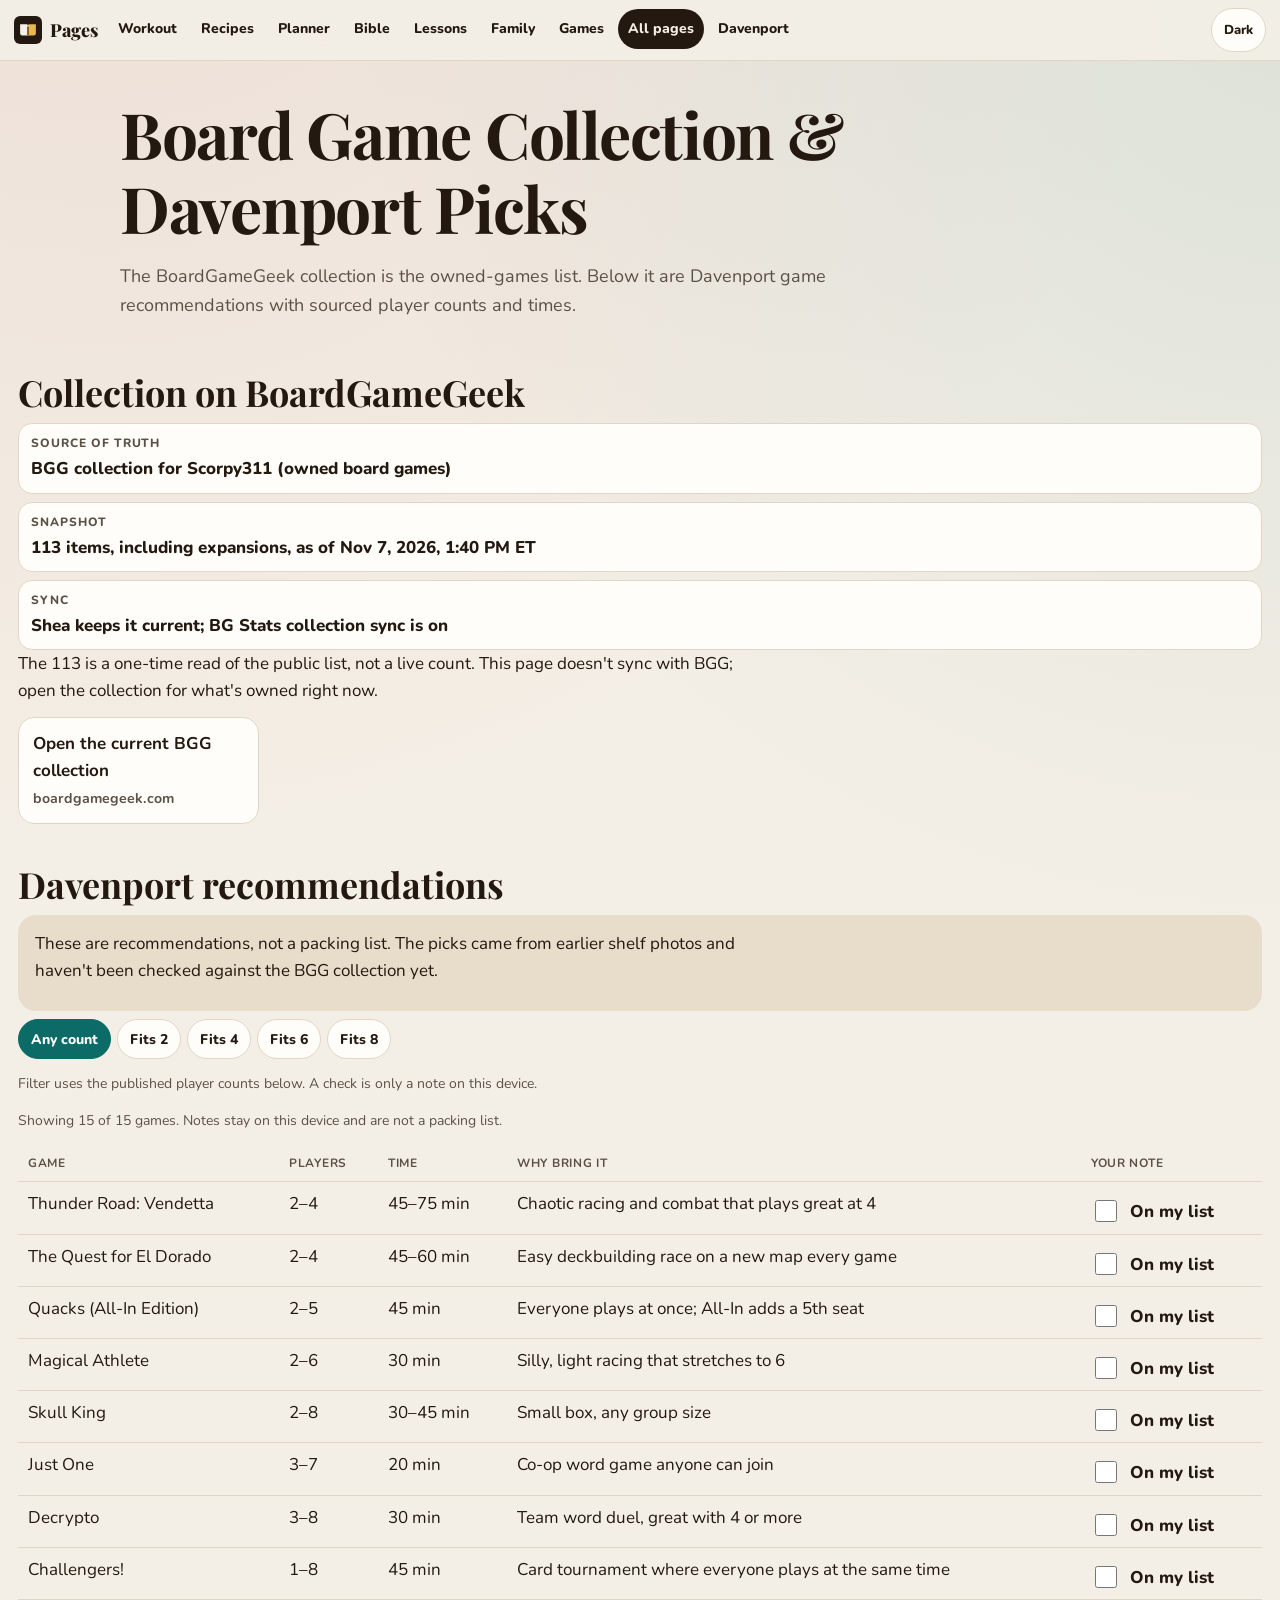
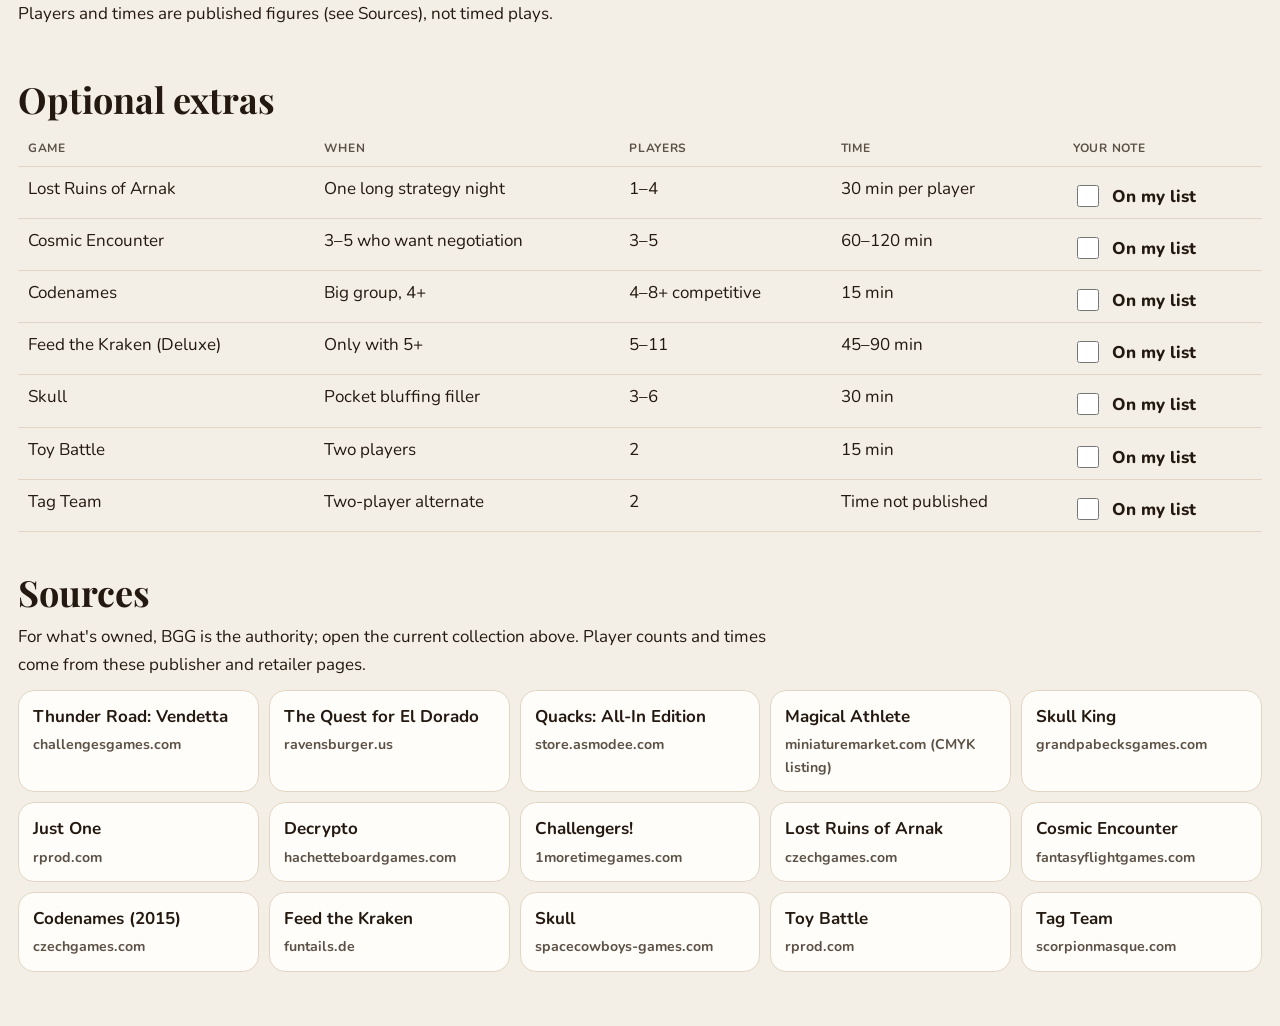
==== index.html @ e2e82c9b "Move game-library out of workout-app into its own repo" ====
<!doctype html>
<html lang="en">
<head>
<meta charset="utf-8">
<meta name="viewport" content="width=device-width, initial-scale=1">
<meta name="theme-color" content="#f4efe6">
<meta name="color-scheme" content="light dark">
<meta name="description" content="BoardGameGeek collection for Scorpy311 and sourced Davenport game recommendations. Not a packing list.">
<title>Board Game Collection &amp; Davenport Picks</title>
<link rel="icon" href="shelf/favicon.svg" type="image/svg+xml">
<link rel="preconnect" href="https://fonts.googleapis.com">
<link rel="preconnect" href="https://fonts.gstatic.com" crossorigin>
<link href="https://fonts.googleapis.com/css2?family=Caveat:wght@600;700&family=Cinzel:wght@600;700&family=Nunito:wght@400;600;700;800&family=Playfair+Display:ital,wght@0,700;0,900;1,700&display=swap" rel="stylesheet">
<link rel="stylesheet" href="shelf/base.css">
<link rel="stylesheet" href="shelf/doc.css">
<script src="shelf/theme-init.js"></script>
</head>
<body data-root="./">
<a class="skip" href="#app">Skip to games</a>
<main id="app"><p class="loading">Loading the collection…</p></main>
<noscript><p class="noscript">This page needs JavaScript to show the collection.</p></noscript>
<script type="module" src="shelf/nav.js"></script>
<script type="module" src="games.js"></script>
</body>
</html>
---- shelf/base.css ----
:root {
  --paper: #f4efe6;
  --paper-2: #fffaf3;
  --ink: #241910;
  --soft: #5c5146;
  --line: #e3d5c4;
  --card: #fffdf9;
  --coral: #a33b3a;
  --teal: #0c6b66;
  --gold: #8a5a00;
  --gold-fill: #e7b84a;
  --violet: #5a449f;
  --sky: #1a56b0;
  --sea: #c9e7ef;
  --land: #f3e5c4;
  --land-edge: #d9c79c;
  --tint-c: rgba(163, 59, 58, .1);
  --tint-t: rgba(12, 107, 102, .1);
  --tint-g: rgba(138, 90, 0, .12);
  --tint-v: rgba(90, 68, 159, .1);
  --shadow: 0 12px 32px rgba(48, 28, 12, .08);
  --on-coral: #fff;
  --on-teal: #fff;
  --on-violet: #fff;
  --display: "Playfair Display", Georgia, "Times New Roman", serif;
  --sans: "Nunito", "Segoe UI", sans-serif;
  --hand: "Caveat", "Segoe Script", cursive;
  --kicker: "Cinzel", Georgia, serif;
  --serif: "Noto Serif", Georgia, serif;
  --hebrew: "Noto Serif Hebrew", "Times New Roman", serif;
  --radius: 18px;
  --header: 64px;
  color-scheme: light;
}
@media (prefers-color-scheme: dark) {
  :root {
    --paper: #161310;
    --paper-2: #221c17;
    --ink: #f6efe6;
    --soft: #d0c1b0;
    --line: #3c332b;
    --card: #2a241e;
    --coral: #ff9b93;
    --teal: #5ee0d6;
    --gold: #ffcc70;
    --gold-fill: #e7b84a;
    --violet: #d2c4ff;
    --sky: #9ecbff;
    --sea: #16384a;
    --land: #3a3426;
    --land-edge: #5b5240;
    --tint-c: rgba(255, 155, 147, .16);
    --tint-t: rgba(94, 224, 214, .14);
    --tint-g: rgba(255, 204, 112, .16);
    --tint-v: rgba(210, 196, 255, .16);
    --shadow: 0 12px 32px rgba(0, 0, 0, .35);
    --on-coral: #2a0d0c;
    --on-teal: #062221;
    --on-violet: #1a1233;
    color-scheme: dark;
  }
}
:root[data-theme="light"] {
  --paper: #f4efe6; --paper-2: #fffaf3; --ink: #241910; --soft: #5c5146; --line: #e3d5c4; --card: #fffdf9;
  --coral: #a33b3a; --teal: #0c6b66; --gold: #8a5a00; --gold-fill: #e7b84a; --violet: #5a449f; --sky: #1a56b0;
  --sea: #c9e7ef; --land: #f3e5c4; --land-edge: #d9c79c;
  --tint-c: rgba(163, 59, 58, .1); --tint-t: rgba(12, 107, 102, .1); --tint-g: rgba(138, 90, 0, .12); --tint-v: rgba(90, 68, 159, .1);
  --shadow: 0 12px 32px rgba(48, 28, 12, .08);
  --on-coral: #fff; --on-teal: #fff; --on-violet: #fff;
  color-scheme: light;
}
:root[data-theme="dark"] {
  --paper: #161310; --paper-2: #221c17; --ink: #f6efe6; --soft: #d0c1b0; --line: #3c332b; --card: #2a241e;
  --coral: #ff9b93; --teal: #5ee0d6; --gold: #ffcc70; --gold-fill: #e7b84a; --violet: #d2c4ff; --sky: #9ecbff;
  --sea: #16384a; --land: #3a3426; --land-edge: #5b5240;
  --tint-c: rgba(255, 155, 147, .16); --tint-t: rgba(94, 224, 214, .14); --tint-g: rgba(255, 204, 112, .16); --tint-v: rgba(210, 196, 255, .16);
  --shadow: 0 12px 32px rgba(0, 0, 0, .35);
  --on-coral: #2a0d0c; --on-teal: #062221; --on-violet: #1a1233;
  color-scheme: dark;
}
* { box-sizing: border-box; }
html { scroll-behavior: smooth; }
body {
  margin: 0;
  background:
    radial-gradient(circle at 8% -10%, var(--tint-c), transparent 36%),
    radial-gradient(circle at 100% 0%, var(--tint-t), transparent 32%),
    var(--paper);
  color: var(--ink);
  font: 17px/1.6 var(--sans);
  min-height: 100vh;
  text-size-adjust: 100%;
}
img { max-width: 100%; height: auto; }
a { color: var(--sky); text-underline-offset: 3px; text-decoration-thickness: 1.5px; }
a:hover { text-decoration-thickness: 2px; }
:focus-visible { outline: 3px solid var(--sky); outline-offset: 3px; }
.skip {
  position: absolute; left: 12px; top: 8px; z-index: 100;
  transform: translateY(-140%);
  background: var(--ink); color: var(--paper); padding: 10px 14px; border-radius: 10px; font-weight: 800;
}
.skip:focus { transform: none; }
.sr {
  position: absolute; width: 1px; height: 1px; padding: 0; margin: -1px; overflow: hidden;
  clip: rect(0, 0, 0, 0); clip-path: inset(50%); white-space: nowrap; border: 0;
}
header.site {
  position: sticky; top: 0; z-index: 40;
  display: flex; align-items: center; gap: 10px;
  max-width: 100%;
  padding: calc(8px + env(safe-area-inset-top)) 14px 8px;
  background: color-mix(in srgb, var(--paper) 88%, transparent);
  backdrop-filter: blur(14px);
  border-bottom: 1px solid var(--line);
  overflow-x: clip;
}
.brand {
  display: flex; align-items: center; gap: 8px; text-decoration: none; color: var(--ink); font-weight: 800;
  min-height: 44px; flex: 0 0 auto;
}
.brand img { width: 28px; height: 28px; }
.brand span { font-family: var(--display); font-size: 18px; }
header.site nav {
  display: flex; gap: 4px; overflow-x: auto; flex: 1; min-width: 0;
  scrollbar-width: thin; padding-bottom: 2px;
}
header.site nav a {
  flex: 0 0 auto; color: var(--ink); text-decoration: none; font-weight: 800; font-size: 14px;
  min-height: 40px; display: inline-flex; align-items: center; padding: 0 10px; border-radius: 999px;
}
header.site nav a[aria-current="page"] { background: var(--ink); color: var(--paper); }
header.site nav a:hover { background: var(--tint-g); }
header.site nav a[aria-current="page"]:hover { background: var(--ink); }
.theme-btn {
  flex: 0 0 auto; min-height: 44px; min-width: 44px; border-radius: 999px;
  border: 1.5px solid var(--line); background: var(--card); color: var(--ink);
  font: 800 13px var(--sans); cursor: pointer; padding: 0 12px;
}
main { max-width: 100%; padding-bottom: calc(48px + env(safe-area-inset-bottom)); overflow-x: clip; }
.wrap { max-width: 1040px; margin: 0 auto; padding: 0 18px; }
.kicker {
  font-family: var(--kicker); letter-spacing: .14em; text-transform: uppercase;
  font-size: 12px; font-weight: 700; color: var(--soft); margin: 0;
}
.hand { font-family: var(--hand); font-size: 26px; line-height: 1.2; margin: 0; }
h1, h2, h3 { font-family: var(--display); line-height: 1.15; font-weight: 700; }
h1 { font-size: clamp(34px, 8vw, 64px); margin: 8px 0; letter-spacing: -.02em; }
h1 em, .shine {
  font-style: italic;
  background: linear-gradient(90deg, var(--coral), var(--gold), var(--teal), var(--violet));
  background-size: 200% 100%;
  -webkit-background-clip: text; background-clip: text; color: transparent;
  animation: shine 8s ease-in-out infinite alternate;
}
@keyframes shine { to { background-position: 100% 0; } }
.lede { font-size: 18px; color: var(--soft); max-width: 68ch; }
.btn, button.btn {
  appearance: none; border: 0; cursor: pointer; font: 800 15px var(--sans);
  min-height: 44px; padding: 10px 16px; border-radius: 14px; color: var(--on-coral);
  background: var(--coral); box-shadow: 0 3px 0 rgba(0, 0, 0, .18);
  touch-action: manipulation;
}
.btn.teal { background: var(--teal); color: var(--on-teal); }
.btn.violet { background: var(--violet); color: var(--on-violet); }
.btn.gold { background: var(--gold-fill); color: #2a2000; }
.btn.ghost { background: transparent; color: var(--ink); border: 2px solid var(--line); box-shadow: none; }
.btn-row { display: flex; flex-wrap: wrap; gap: 10px; }
.chip, .pill {
  display: inline-flex; align-items: center; gap: 6px; min-height: 40px;
  border-radius: 999px; padding: 6px 12px; border: 1.5px solid var(--line);
  background: var(--card); color: var(--ink); font-weight: 800; font-size: 14px; text-decoration: none;
}
button.chip { font: 800 14px var(--sans); cursor: pointer; touch-action: manipulation; }
button.chip[aria-pressed="true"] { background: var(--teal); border-color: var(--teal); color: var(--on-teal); }
.tag {
  display: inline-flex; align-items: center; gap: 6px; border-radius: 999px; padding: 2px 10px;
  font-size: 11px; font-weight: 800; letter-spacing: .06em; text-transform: uppercase;
}
.tag.v { background: var(--tint-t); color: var(--teal); }
.tag.b { background: var(--tint-g); color: var(--gold); }
.tag.d { background: var(--tint-v); color: var(--violet); }
.tag.l { background: var(--tint-c); color: var(--coral); }
.card {
  background: var(--card); border: 1.5px solid var(--line); border-radius: var(--radius); padding: 16px 18px;
}
.note { color: var(--soft); font-size: 14px; }
.ok { color: var(--teal); font-weight: 800; }
.loading { color: var(--soft); padding: 28px 18px; }
.noscript {
  margin: 18px; padding: 14px 16px; border-radius: 14px; background: var(--tint-g);
}
@media (prefers-reduced-motion: reduce) {
  html { scroll-behavior: auto; }
  *, *::before, *::after {
    animation: none !important; transition: none !important;
  }
  h1 em, .shine { animation: none; }
  .reveal { opacity: 1 !important; transform: none !important; }
}
@media print {
  header.site, .noprint, .skip, .theme-btn { display: none !important; }
  body { background: #fff !important; color: #111 !important; }
  a, h1 em, .shine { color: #111 !important; -webkit-text-fill-color: #111 !important; background: none !important; }
  .card, .reveal { break-inside: avoid; box-shadow: none !important; }
  .reveal { opacity: 1 !important; transform: none !important; }
}
---- shelf/doc.css ----
.hero-block { padding: 28px 0 8px; }
.hero-block h1 { max-width: 18ch; }
.doc { display: grid; gap: 8px; min-width: 0; max-width: 100%; }
.doc > * { min-width: 0; max-width: 100%; }
.prose, .doc a, td, .link-card { overflow-wrap: anywhere; }
.doc section.block { padding: 22px 0 6px; scroll-margin-top: 84px; }
.doc h2 { font-size: clamp(26px, 5vw, 36px); margin: 4px 0 10px; }
.doc h3 { font-size: 22px; margin: 18px 0 8px; }
.doc .prose { margin: 0 0 12px; max-width: 75ch; }
.toc { display: flex; flex-wrap: wrap; gap: 6px; margin: 8px 0 4px; }
.stack { display: grid; gap: 12px; }
.rowcard {
  display: grid; gap: 4px; padding: 14px 16px; border-radius: var(--radius);
  background: var(--card); border: 1.5px solid var(--line);
}
.rowcard .lead { font-family: var(--hand); font-size: 22px; color: var(--coral); }
.rowcard strong { font-family: var(--display); font-size: 20px; }
.callout {
  border-radius: var(--radius); padding: 14px 16px; background: var(--tint-t); border: 1.5px solid transparent;
}
.callout.warning { background: var(--tint-g); }
.callout .leadline { font-weight: 800; display: block; margin-bottom: 4px; }
.quote {
  margin: 0; padding: 8px 8px 8px 18px; border-left: 4px solid var(--gold-fill);
  font-family: var(--display); font-style: italic; font-size: 22px;
}
.quote cite { display: block; margin-top: 6px; font: 700 13px var(--sans); font-style: normal; color: var(--soft); }
.steps { list-style: none; margin: 0; padding: 0; display: grid; gap: 10px; counter-reset: step; }
.steps li {
  display: grid; grid-template-columns: auto 1fr; gap: 10px; align-items: start;
  background: var(--card); border: 1.5px solid var(--line); border-radius: 16px; padding: 12px;
}
.steps li::before {
  counter-increment: step; content: counter(step);
  width: 36px; height: 36px; border-radius: 10px; display: grid; place-items: center;
  background: var(--gold-fill); color: #2a2000; font-family: var(--display); font-weight: 900;
}
.check { display: flex; gap: 10px; align-items: flex-start; margin-top: 8px; font-weight: 800; }
.check input, .steps input { width: 22px; height: 22px; margin-top: 2px; accent-color: var(--teal); }
.bullets { margin: 0; padding-left: 1.2em; }
.bullets li { margin: 0 0 6px; }
.props { display: grid; gap: 8px; margin: 0; }
.props div { display: grid; gap: 2px; background: var(--card); border: 1.5px solid var(--line); border-radius: 14px; padding: 10px 12px; }
.props dt { font-size: 12px; font-weight: 800; letter-spacing: .08em; text-transform: uppercase; color: var(--soft); }
.props dd { margin: 0; font-weight: 800; }
.table-wrap { overflow-x: auto; -webkit-overflow-scrolling: touch; }
table.data { width: 100%; border-collapse: collapse; }
table.data th, table.data td { text-align: left; vertical-align: top; padding: 8px 10px; border-bottom: 1px solid var(--line); }
table.data th { font-size: 12px; letter-spacing: .06em; text-transform: uppercase; color: var(--soft); }
.tone { font-weight: 800; border-radius: 999px; padding: 2px 8px; }
.tone-success { background: var(--tint-t); color: var(--teal); }
.tone-warning { background: var(--tint-g); color: var(--gold); }
.link-grid { display: grid; grid-template-columns: repeat(auto-fill, minmax(220px, 1fr)); gap: 10px; }
.link-card {
  display: flex; flex-direction: column; gap: 4px; text-decoration: none; color: var(--ink);
  background: var(--card); border: 1.5px solid var(--line); border-radius: 16px; padding: 12px 14px; min-height: 44px;
}
.link-card:hover { border-color: var(--sky); }
.link-card small { color: var(--soft); font-weight: 700; }
.grid-block { display: grid; gap: 14px; }
.seg { display: flex; flex-wrap: wrap; gap: 6px; margin: 8px 0; }
.month {
  background: var(--card); border: 1.5px solid var(--line); border-radius: var(--radius); padding: 12px;
}
.month h3 { margin: 0 0 8px; font-size: 22px; }
.cal { display: grid; grid-template-columns: repeat(7, 1fr); gap: 4px; }
.cal span, .cal .day {
  min-height: 52px; border-radius: 8px; padding: 4px; font-size: 12px; background: var(--paper);
}
.cal .dow { min-height: 0; text-align: center; font-weight: 800; color: var(--soft); background: transparent; font-size: 11px; }
.cal .day strong { display: block; font-size: 13px; }
.cal .day.has { background: var(--tint-t); }
.cal .day em { font-style: normal; display: block; font-weight: 700; line-height: 1.25; }
.sources { margin-top: 28px; font-size: 14px; color: var(--soft); }
.sources a { word-break: break-all; }
@media (max-width: 720px) {
  table.data thead { position: absolute; width: 1px; height: 1px; overflow: hidden; clip: rect(0,0,0,0); }
  table.data, table.data tbody, table.data tr, table.data td { display: block; width: 100%; }
  table.data tr {
    margin: 0 0 12px; border: 1.5px solid var(--line); border-radius: 16px; padding: 8px 10px; background: var(--card);
  }
  table.data tr[hidden] { display: none; }
  table.data td { border: 0; display: grid; grid-template-columns: minmax(92px, 38%) 1fr; gap: 6px; padding: 6px 4px; }
  table.data td::before { content: attr(data-label); font-weight: 800; color: var(--soft); font-size: 12px; }
}
@media (min-width: 800px) {
  .grid-block[data-cols="2"] { grid-template-columns: 1fr 1fr; }
  .grid-block[data-cols="3"] { grid-template-columns: 1fr 1fr 1fr; }
}
@media print {
  .seg, .check { display: none !important; }
  table.data tr { display: table-row !important; }
  table.data tr[hidden] { display: none !important; }
  table.data td { display: table-cell !important; }
  table.data thead { position: static; width: auto; height: auto; clip: auto; }
  .table-wrap { overflow: visible; }
}
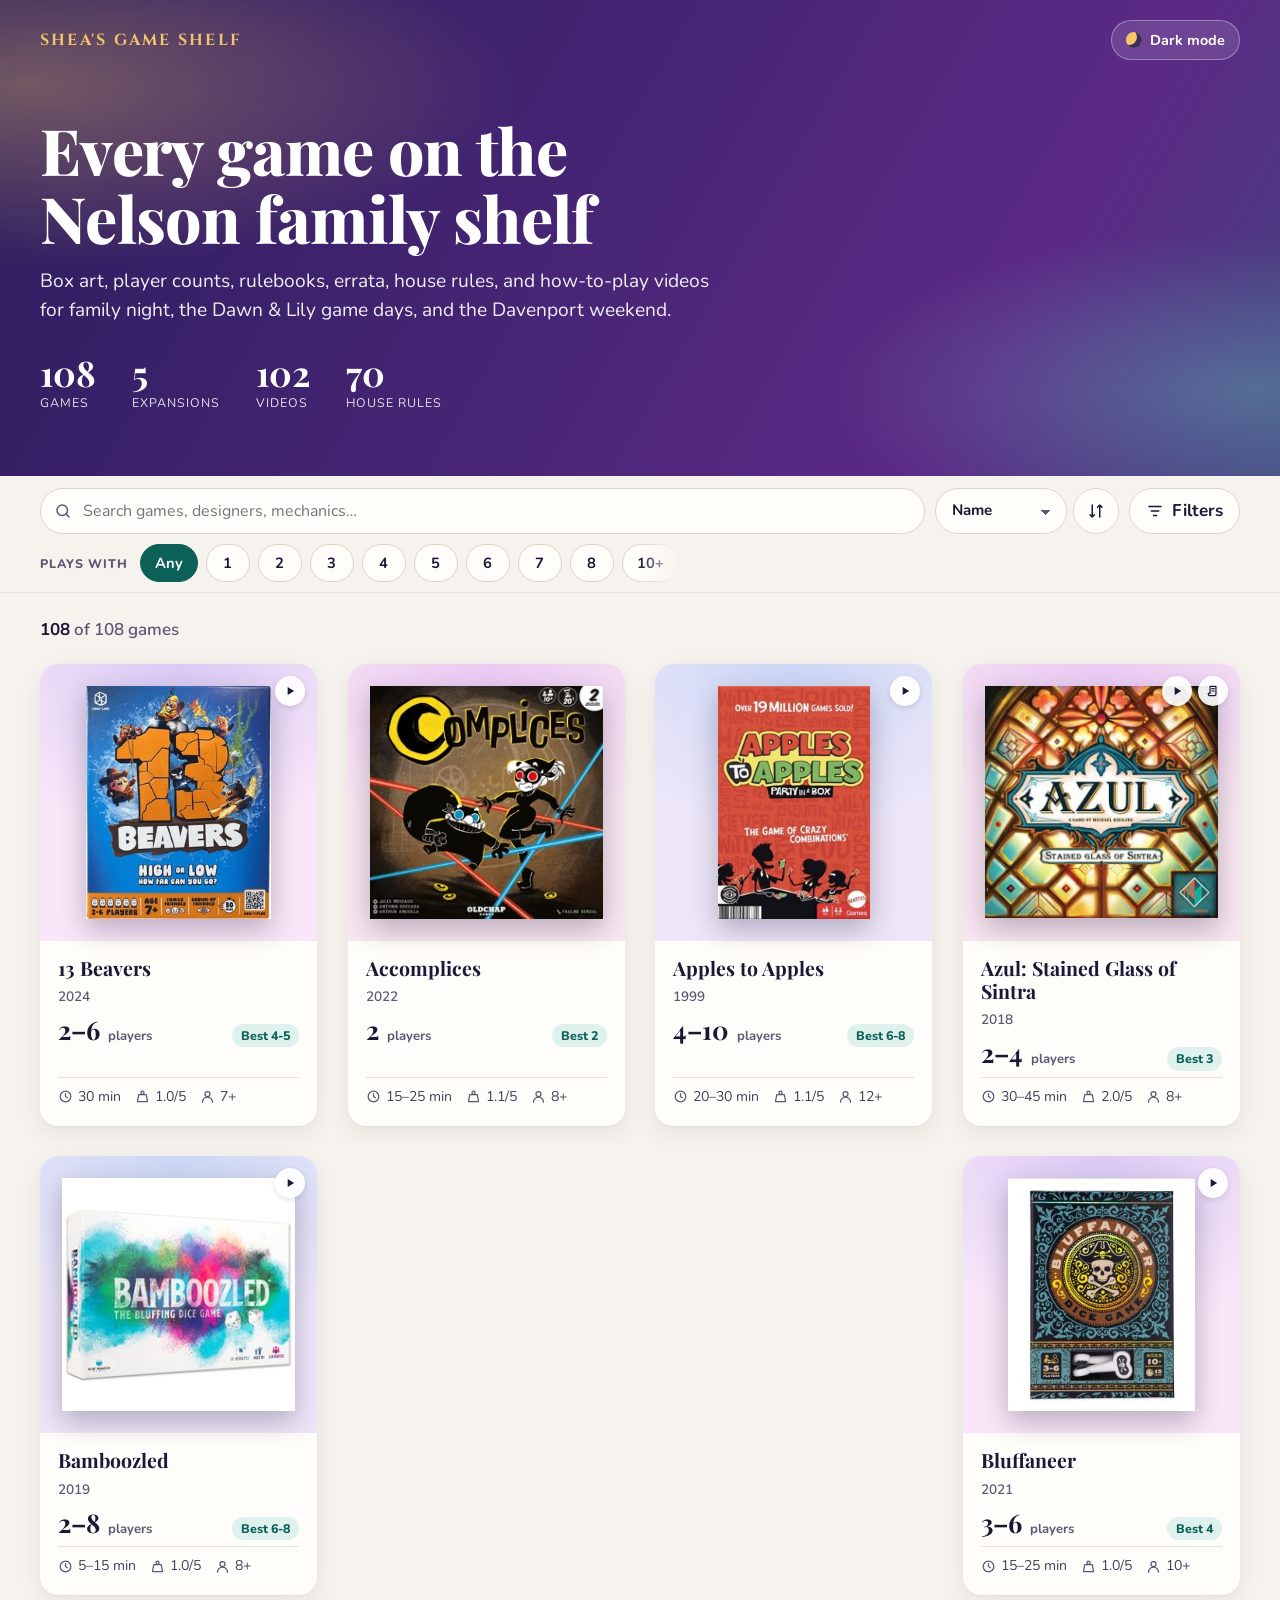
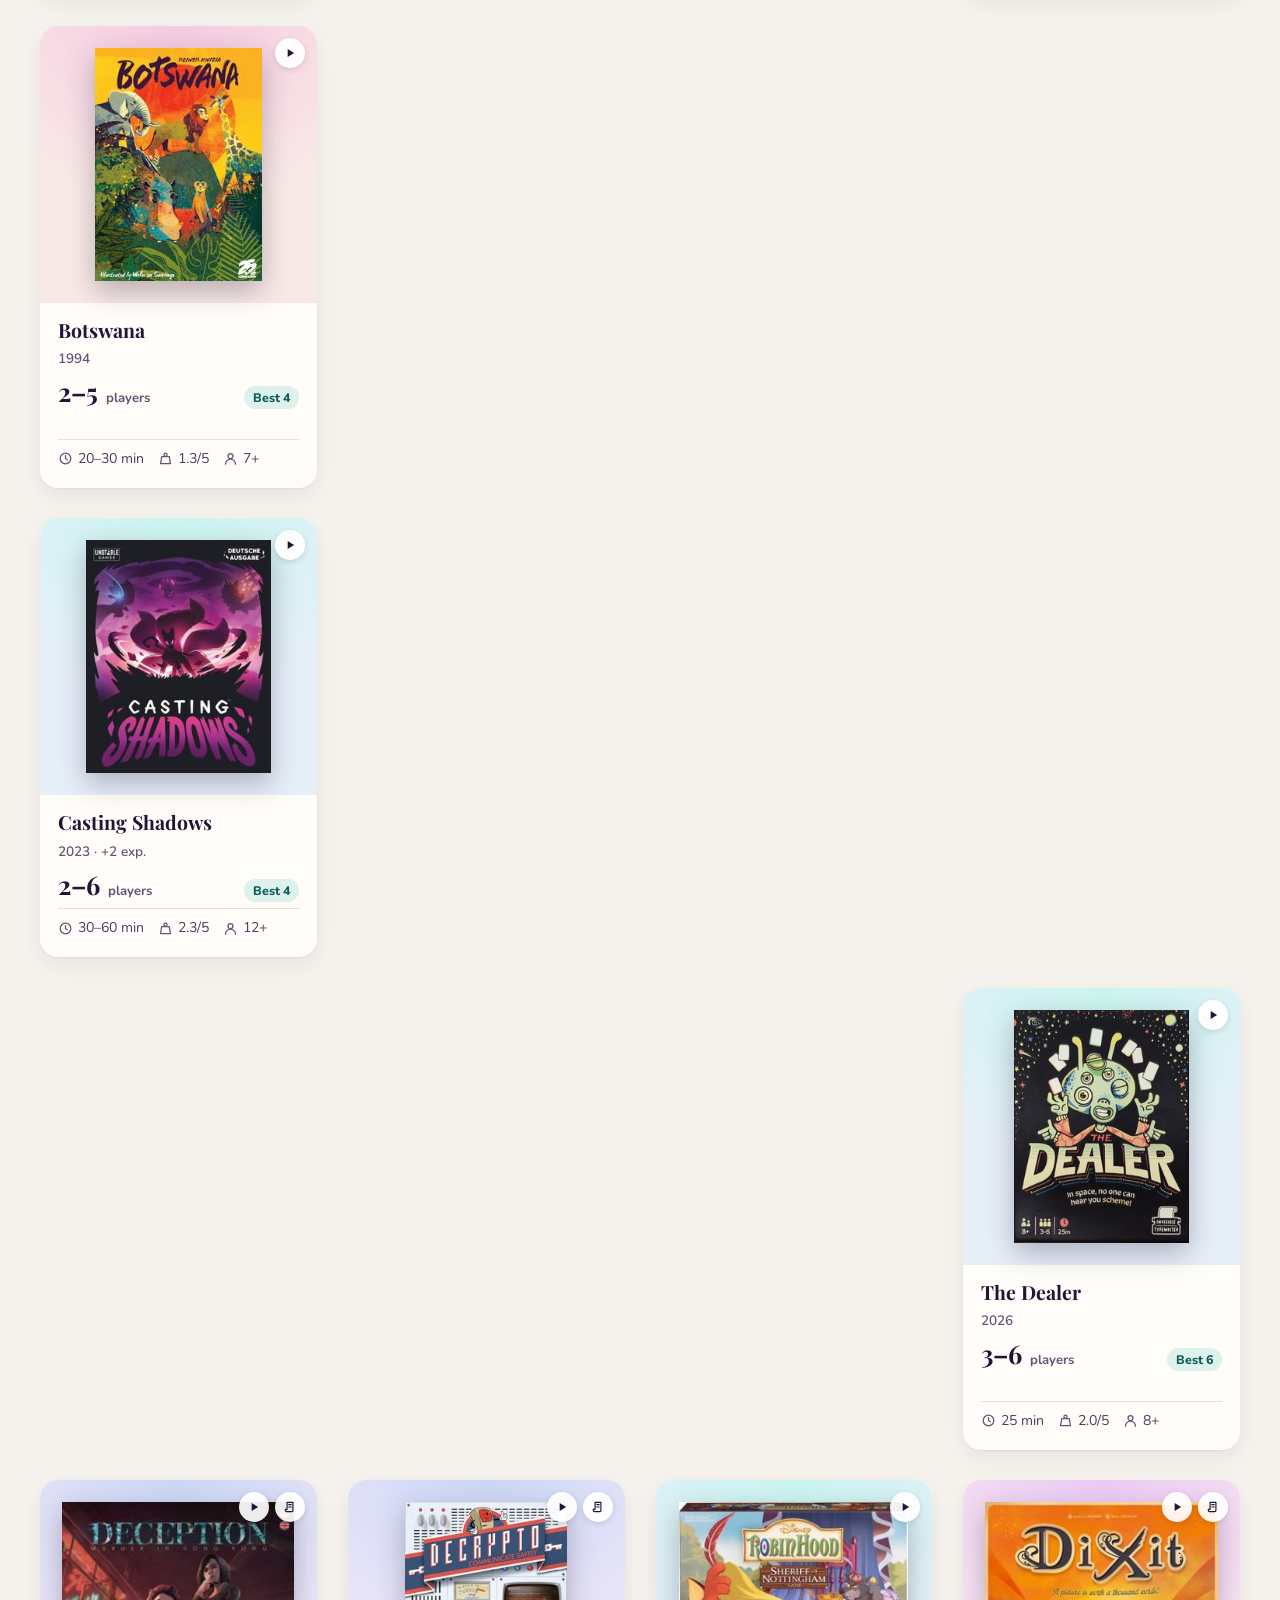
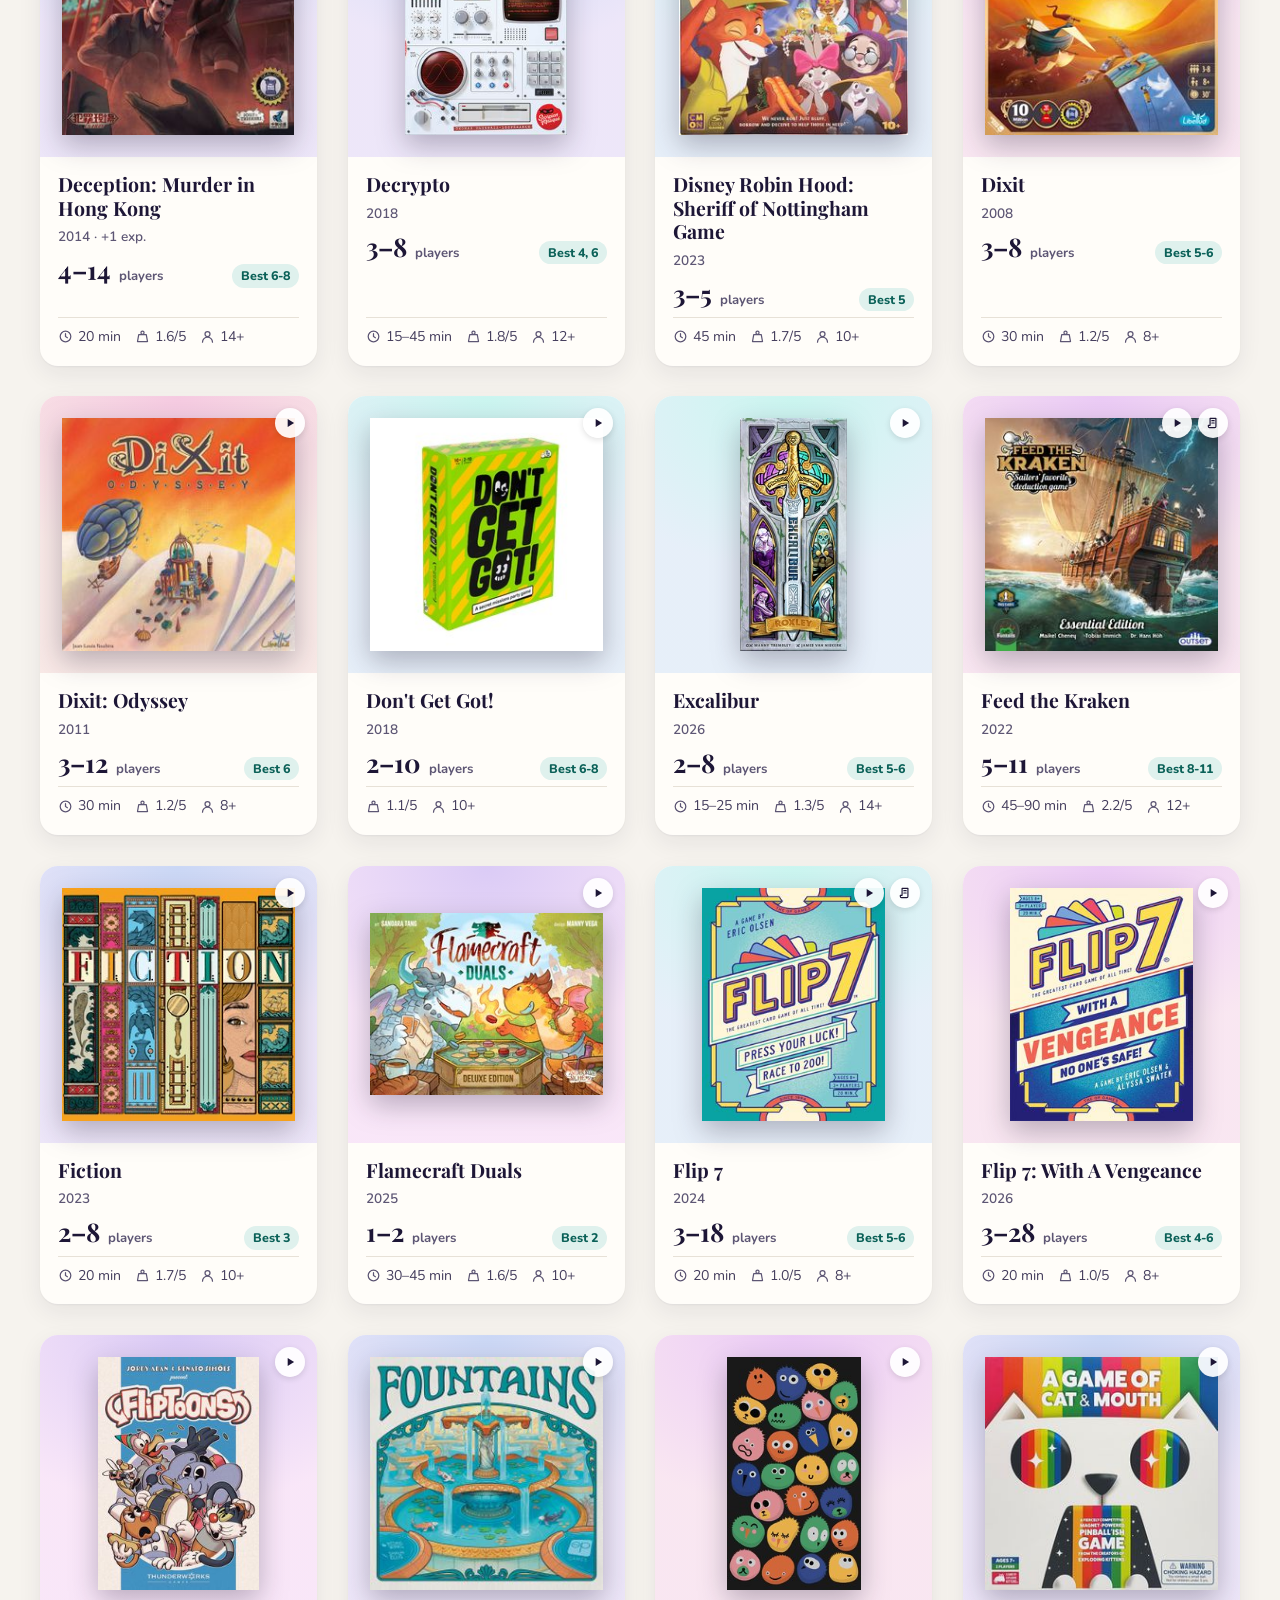
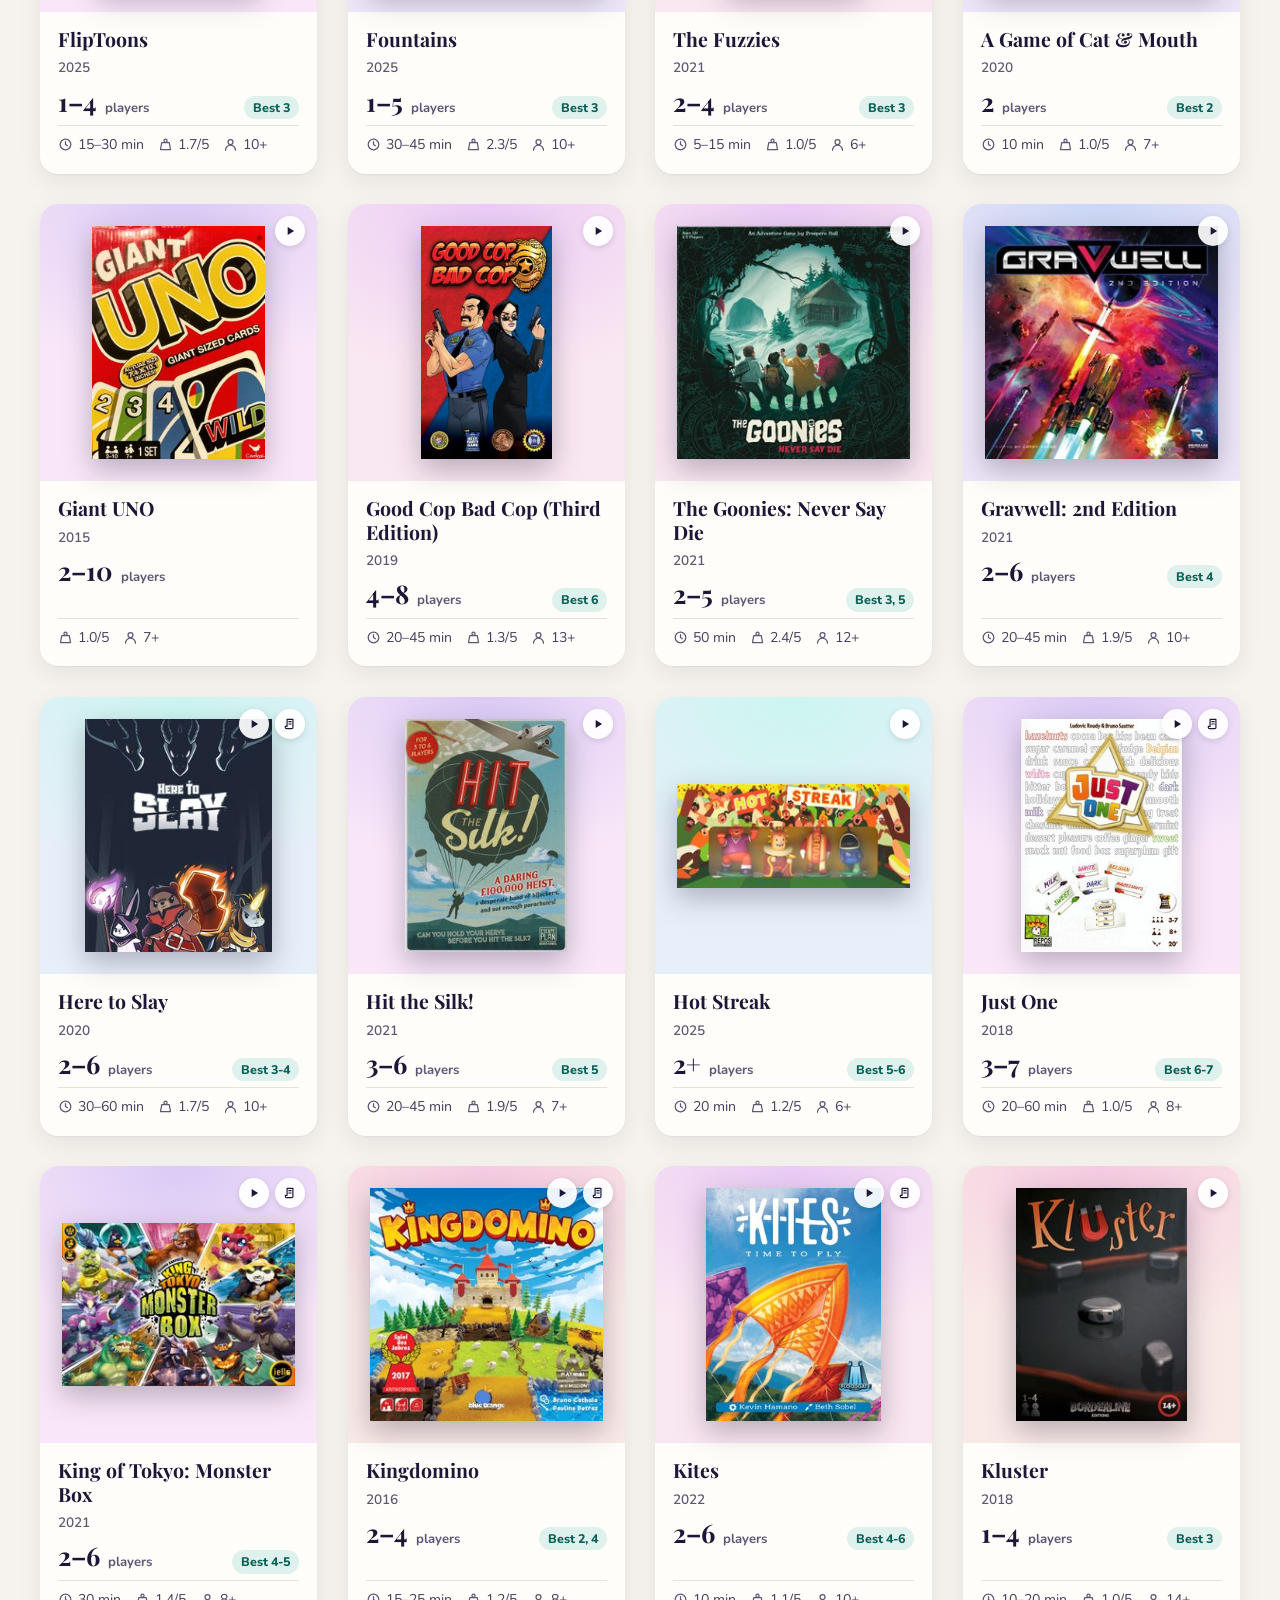
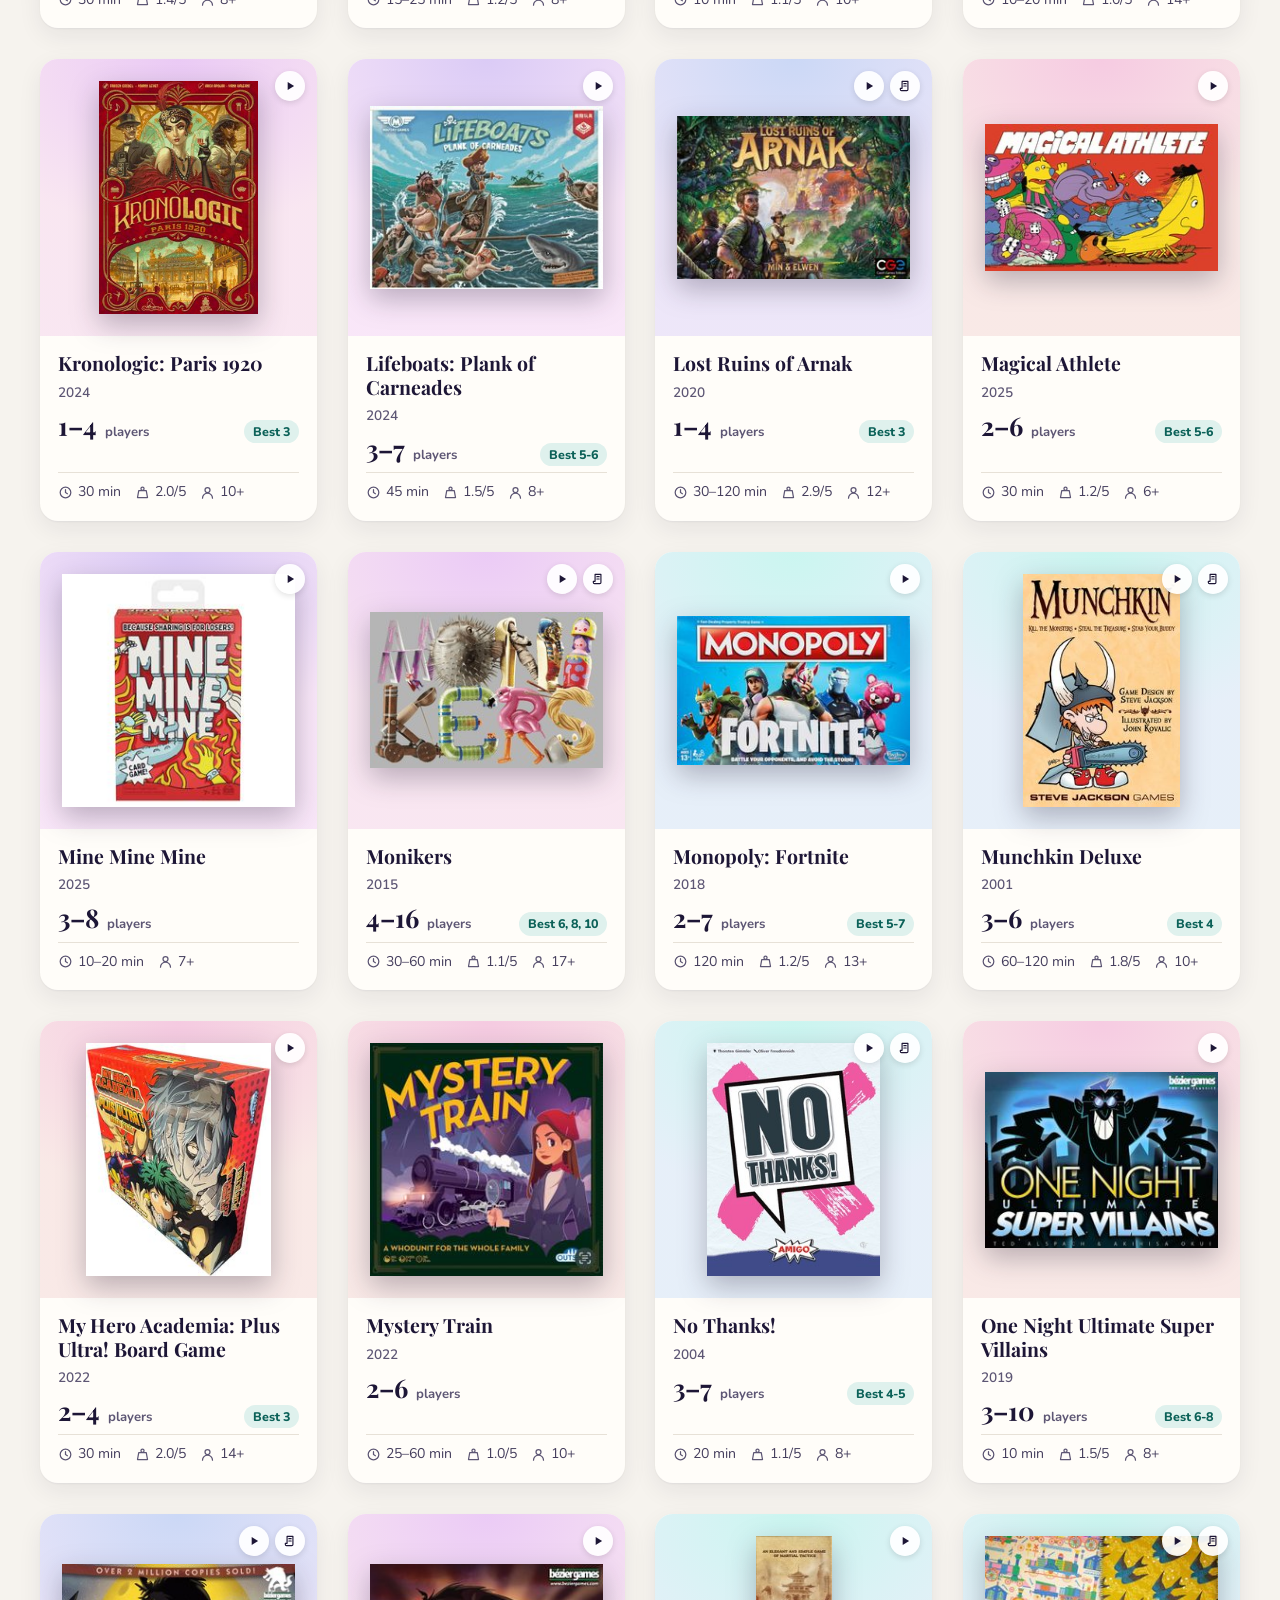
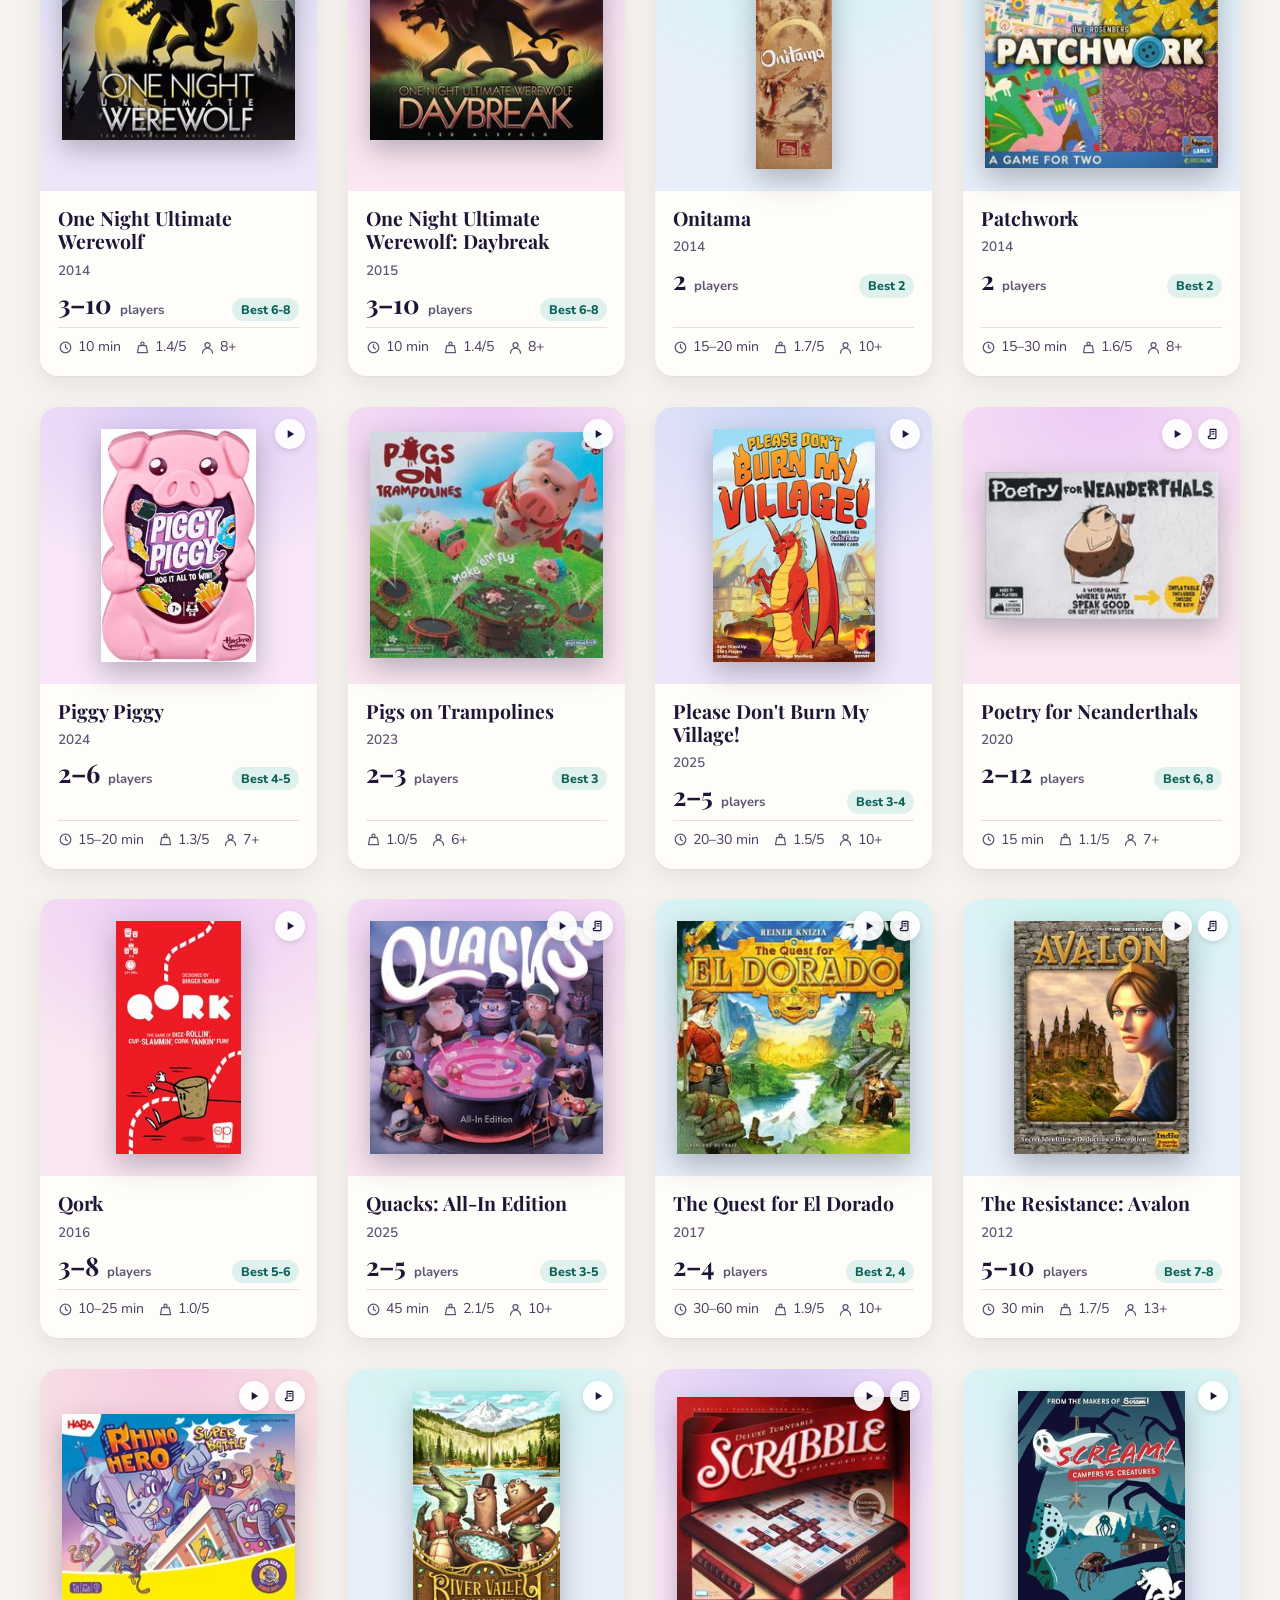
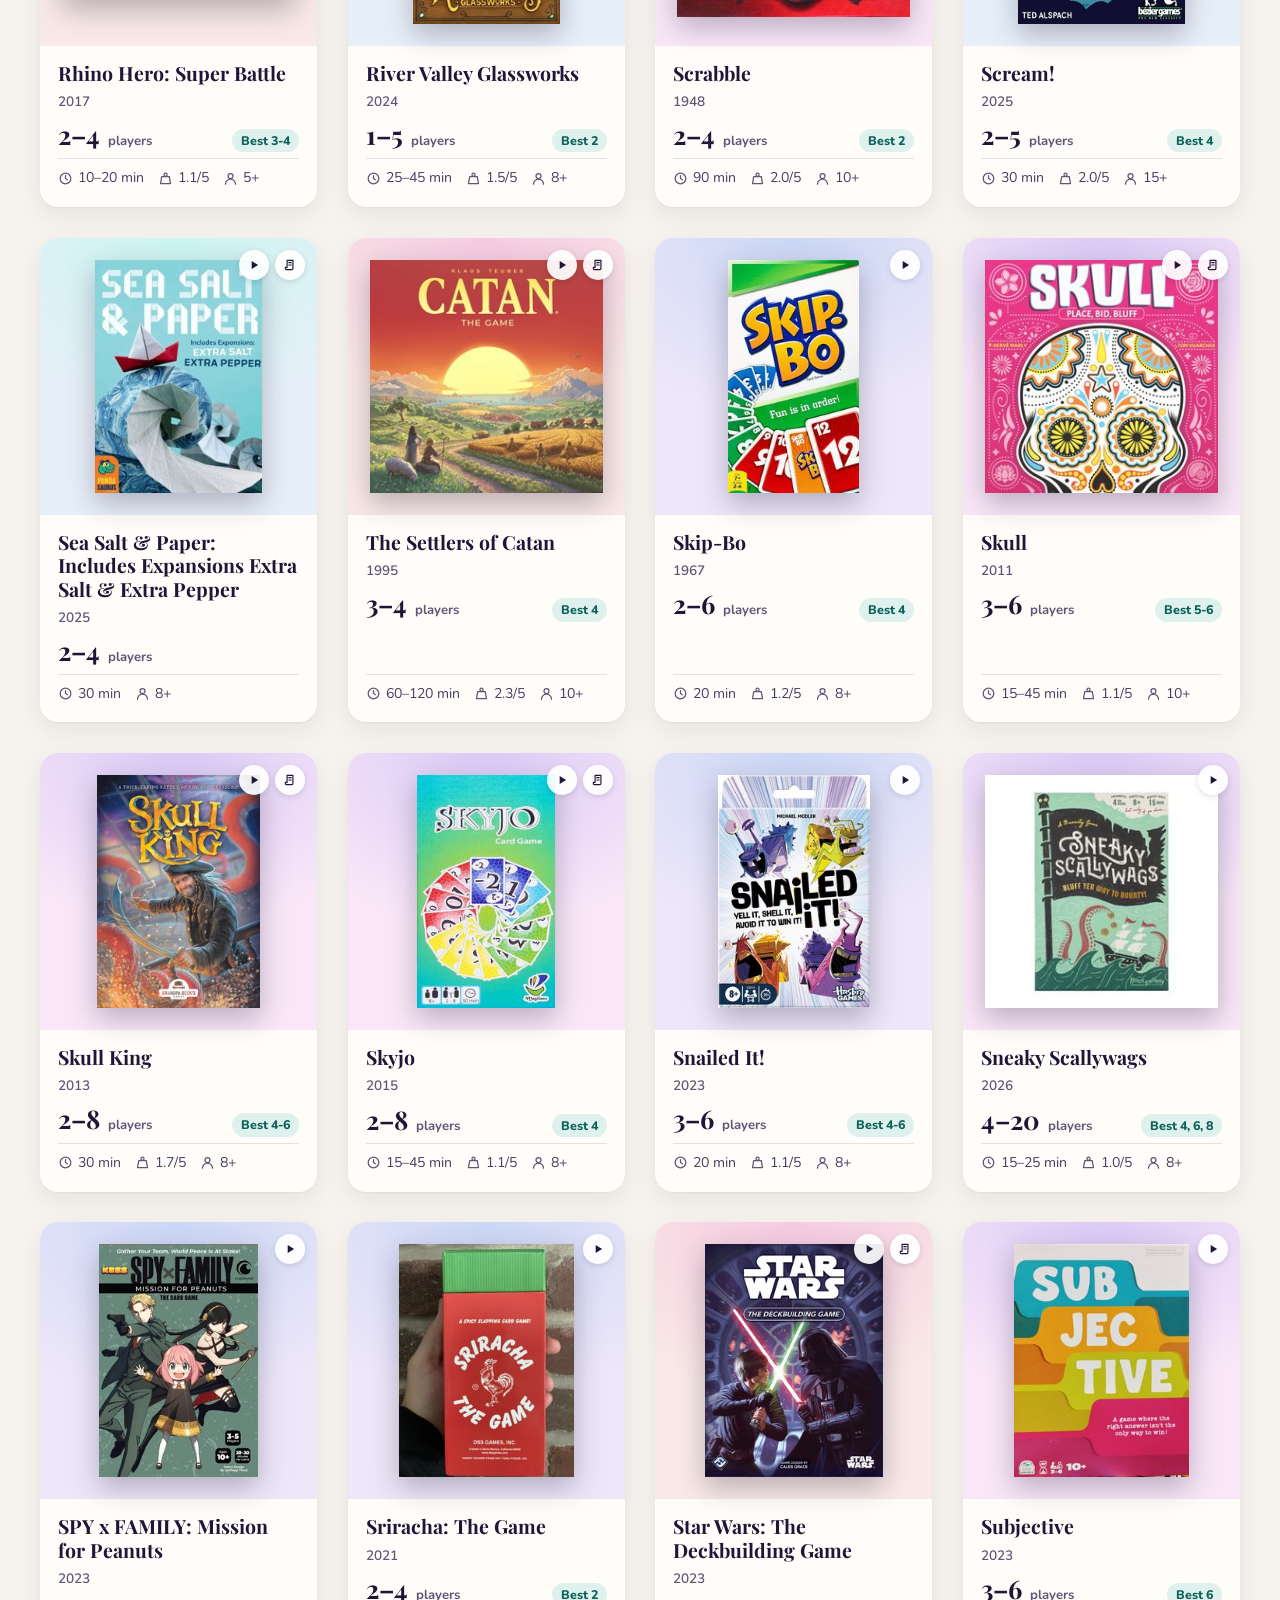
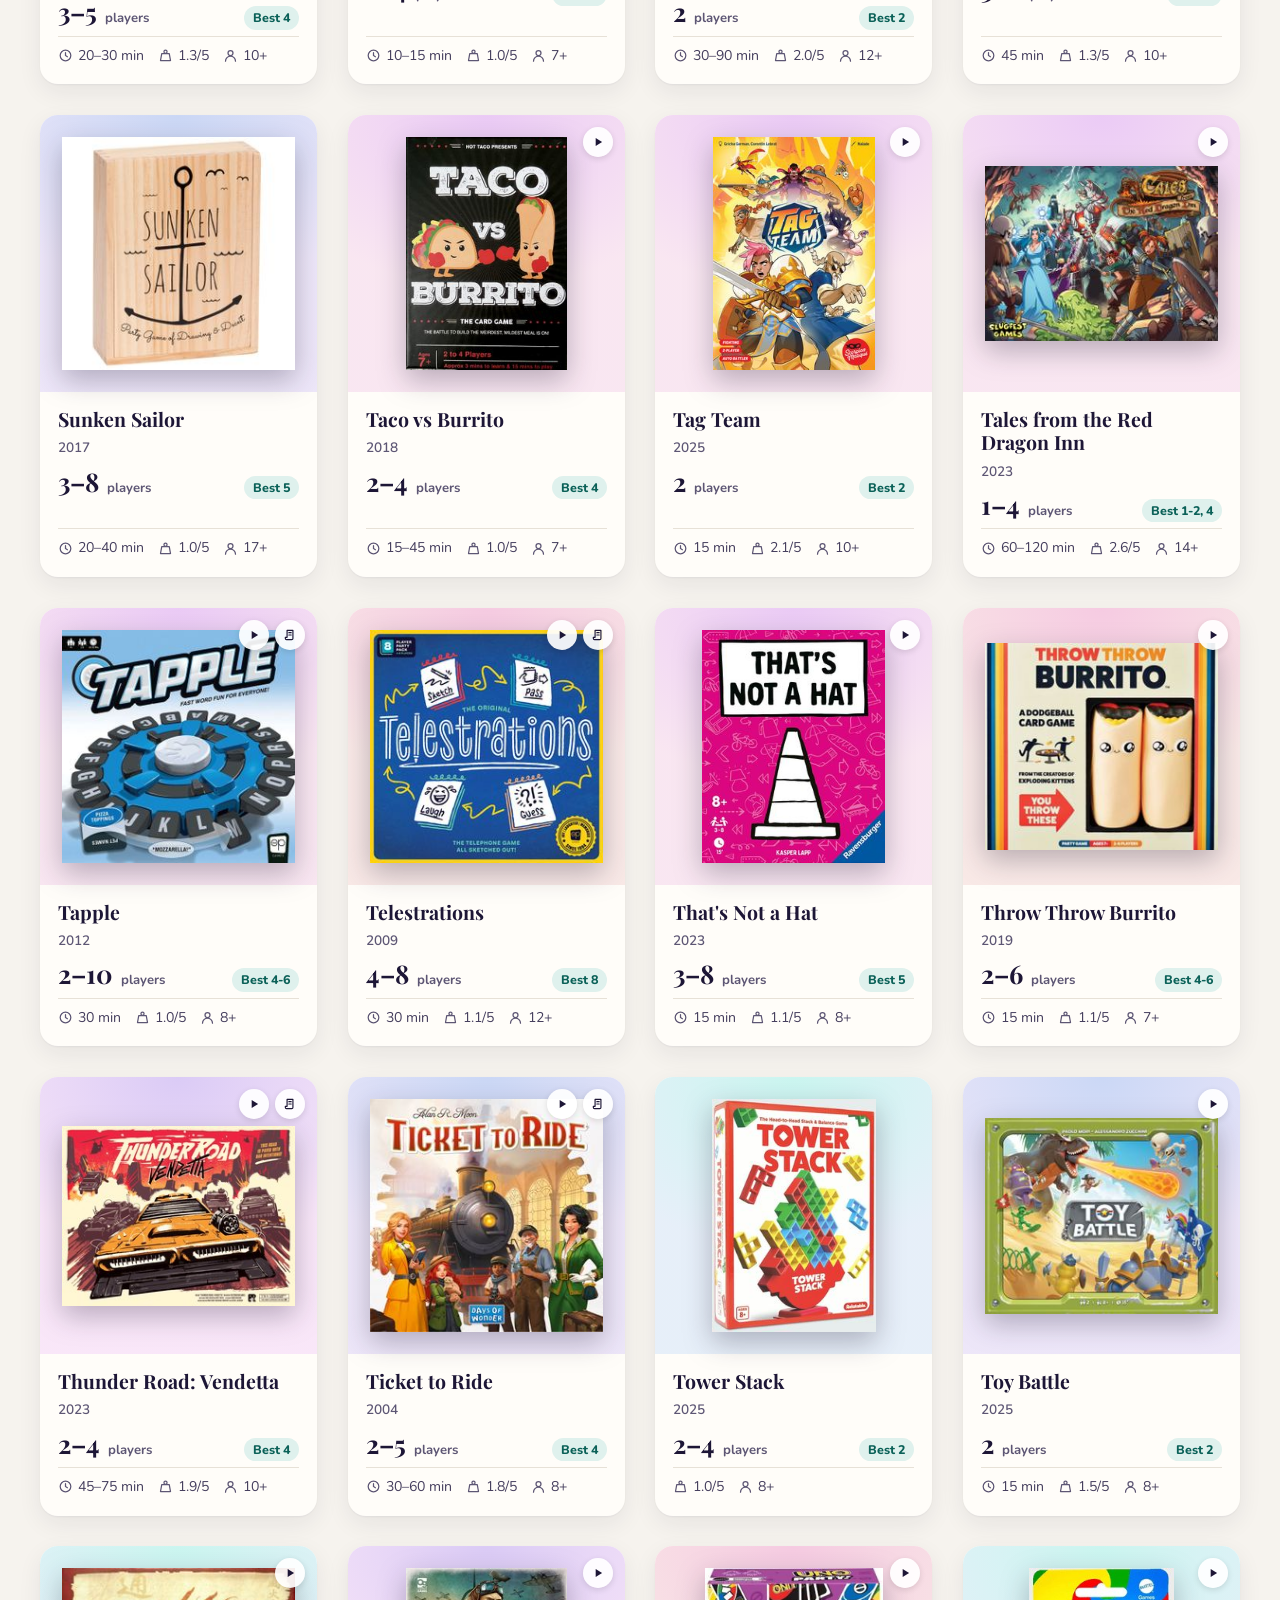
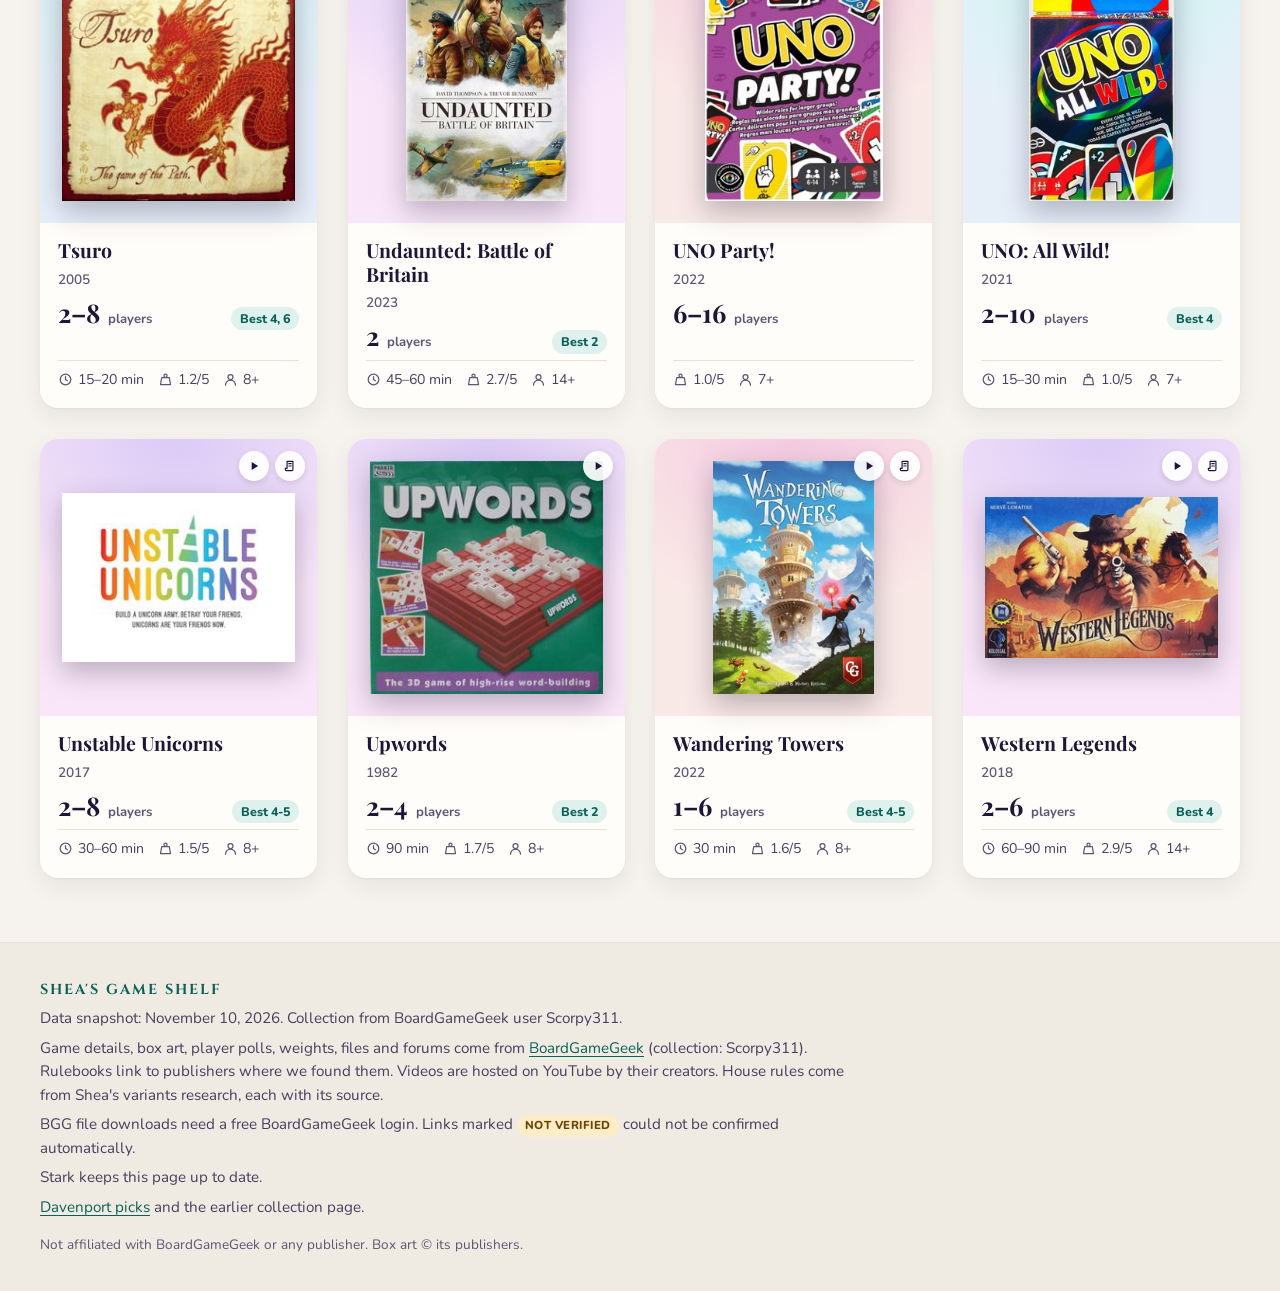
==== commit bf0695de: "Publish Shea's Game Shelf and keep Davenport picks at /davenport/ Move the existing Board Game Colle" ====
--- a/index.html
+++ b/index.html
@@ -1,25 +1,131 @@
 <!doctype html>
-<html lang="en">
+<html lang="en" data-theme="light">
 <head>
 <meta charset="utf-8">
-<meta name="viewport" content="width=device-width, initial-scale=1">
-<meta name="theme-color" content="#f4efe6">
-<meta name="color-scheme" content="light dark">
-<meta name="description" content="BoardGameGeek collection for Scorpy311 and sourced Davenport game recommendations. Not a packing list.">
-<title>Board Game Collection &amp; Davenport Picks</title>
-<link rel="icon" href="shelf/favicon.svg" type="image/svg+xml">
+<meta name="viewport" content="width=device-width, initial-scale=1, viewport-fit=cover">
+<title>Shea's Game Shelf · The Nelson family board game library</title>
+<meta name="description" content="Every board game on Shea Nelson's shelf, with box art, player counts, rulebooks, errata, house rules, and how-to-play videos.">
+<meta name="theme-color" content="#2a1d5c">
+<link rel="icon" href="data:image/svg+xml,<svg xmlns='http://www.w3.org/2000/svg' viewBox='0 0 64 64'><rect width='64' height='64' rx='14' fill='%232a1d5c'/><circle cx='22' cy='22' r='6' fill='%23f6c56b'/><circle cx='42' cy='42' r='6' fill='%23f6c56b'/><circle cx='42' cy='22' r='6' fill='%2370e0cf'/><circle cx='22' cy='42' r='6' fill='%2370e0cf'/></svg>">
 <link rel="preconnect" href="https://fonts.googleapis.com">
 <link rel="preconnect" href="https://fonts.gstatic.com" crossorigin>
-<link href="https://fonts.googleapis.com/css2?family=Caveat:wght@600;700&family=Cinzel:wght@600;700&family=Nunito:wght@400;600;700;800&family=Playfair+Display:ital,wght@0,700;0,900;1,700&display=swap" rel="stylesheet">
-<link rel="stylesheet" href="shelf/base.css">
-<link rel="stylesheet" href="shelf/doc.css">
-<script src="shelf/theme-init.js"></script>
+<link href="https://fonts.googleapis.com/css2?family=Cinzel:wght@600;700&family=Nunito:ital,wght@0,400;0,600;0,700;0,800;1,400&family=Playfair+Display:wght@600;700;800&display=swap" rel="stylesheet">
+<link rel="stylesheet" href="css/style.css">
+<script>
+  (function(){try{var t=localStorage.getItem('gs-theme');if(t)document.documentElement.setAttribute('data-theme',t);}catch(e){}})();
+</script>
 </head>
-<body data-root="./">
-<a class="skip" href="#app">Skip to games</a>
-<main id="app"><p class="loading">Loading the collection…</p></main>
-<noscript><p class="noscript">This page needs JavaScript to show the collection.</p></noscript>
-<script type="module" src="shelf/nav.js"></script>
-<script type="module" src="games.js"></script>
+<body>
+<a class="skip" href="#grid">Skip to games</a>
+
+<header class="hero" id="top">
+  <div class="hero__glow" aria-hidden="true"></div>
+  <div class="wrap hero__inner">
+    <div class="hero__bar">
+      <span class="wordmark" aria-label="Shea's Game Shelf">Shea's Game Shelf</span>
+      <button class="theme-toggle" id="themeToggle" type="button" aria-pressed="false">
+        <span class="theme-toggle__icon" aria-hidden="true"></span><span class="theme-toggle__label">Dark mode</span>
+      </button>
+    </div>
+    <h1 class="hero__title">Every game on the Nelson family shelf</h1>
+    <p class="hero__lede">Box art, player counts, rulebooks, errata, house rules, and how-to-play videos for family night, the Dawn &amp; Lily game days, and the Davenport weekend.</p>
+    <dl class="hero__stats" id="heroStats" aria-live="polite"></dl>
+  </div>
+</header>
+
+<div class="toolbar" id="toolbar">
+  <div class="wrap toolbar__inner">
+    <div class="toolbar__row">
+      <label class="search">
+        <span class="sr-only">Search games</span>
+        <svg aria-hidden="true" viewBox="0 0 24 24" width="18" height="18"><circle cx="11" cy="11" r="7" fill="none" stroke="currentColor" stroke-width="2"/><path d="M20 20l-4-4" stroke="currentColor" stroke-width="2" stroke-linecap="round"/></svg>
+        <input id="q" type="search" placeholder="Search games, designers, mechanics…" autocomplete="off" enterkeyhint="search">
+      </label>
+      <div class="sort">
+        <label for="sortBy" class="sr-only">Sort by</label>
+        <select id="sortBy">
+          <option value="name">Name</option>
+          <option value="players">Players</option>
+          <option value="time">Play time</option>
+          <option value="weight">Weight</option>
+          <option value="rating">BGG rating</option>
+          <option value="year">Year</option>
+        </select>
+        <button type="button" id="sortDir" class="icon-btn" aria-label="Sort ascending" title="Toggle sort direction">
+          <svg aria-hidden="true" viewBox="0 0 24 24" width="18" height="18"><path d="M7 4v16M7 20l-3-3M7 20l3-3M17 20V4M17 4l-3 3M17 4l3 3" fill="none" stroke="currentColor" stroke-width="2" stroke-linecap="round" stroke-linejoin="round"/></svg>
+        </button>
+      </div>
+      <button type="button" id="filtersBtn" class="filters-btn" aria-expanded="false" aria-controls="filters">
+        <svg aria-hidden="true" viewBox="0 0 24 24" width="18" height="18"><path d="M4 6h16M7 12h10M10 18h4" fill="none" stroke="currentColor" stroke-width="2" stroke-linecap="round"/></svg>
+        <span>Filters</span><span class="filters-btn__count" id="filterCount" hidden></span>
+      </button>
+    </div>
+    <div class="players" role="group" aria-labelledby="playersLbl">
+      <span id="playersLbl" class="players__label">Plays with</span>
+      <div class="chips chips--scroll" id="playerChips"></div>
+    </div>
+    <div class="filters" id="filters" hidden>
+      <div class="filters__grid">
+        <fieldset class="fgroup">
+          <legend>Play time</legend>
+          <div class="chips" id="timeChips"></div>
+        </fieldset>
+        <fieldset class="fgroup">
+          <legend>Weight</legend>
+          <div class="chips" id="weightChips"></div>
+        </fieldset>
+        <div class="fgroup">
+          <label for="catSel" class="flabel">Category</label>
+          <select id="catSel"><option value="">Any category</option></select>
+        </div>
+        <div class="fgroup">
+          <label for="mechSel" class="flabel">Mechanic</label>
+          <select id="mechSel"><option value="">Any mechanic</option></select>
+        </div>
+        <fieldset class="fgroup">
+          <legend>Extras</legend>
+          <div class="toggles">
+            <label class="toggle"><input type="checkbox" id="fBest"><span>Best at that player count</span></label>
+            <label class="toggle"><input type="checkbox" id="fHouse"><span>Has house rules</span></label>
+            <label class="toggle"><input type="checkbox" id="fVideo"><span>Has a how-to-play video</span></label>
+            <label class="toggle"><input type="checkbox" id="fExp"><span>Has expansions</span></label>
+          </div>
+        </fieldset>
+      </div>
+      <div class="filters__foot">
+        <button type="button" id="clearAll" class="link-btn">Clear all filters</button>
+        <button type="button" id="doneBtn" class="done-btn">Show games</button>
+      </div>
+    </div>
+  </div>
+</div>
+
+<main class="wrap" id="main">
+  <p class="result-line" id="resultLine" aria-live="polite"></p>
+  <ul class="grid" id="grid" aria-label="Games"></ul>
+  <div class="empty" id="empty" hidden>
+    <p class="empty__title">No games match those filters.</p>
+    <button type="button" class="done-btn" id="emptyClear">Clear filters</button>
+  </div>
+  <div class="load-error" id="loadError" hidden role="alert"></div>
+</main>
+
+<footer class="footer">
+  <div class="wrap footer__inner">
+    <span class="wordmark wordmark--small">Shea's Game Shelf</span>
+    <p id="snapshot">Data snapshot: loading…</p>
+    <p>Game details, box art, player polls, weights, files and forums come from <a href="https://boardgamegeek.com/collection/user/Scorpy311?own=1">BoardGameGeek</a> (collection: Scorpy311). Rulebooks link to publishers where we found them. Videos are hosted on YouTube by their creators. House rules come from Shea's variants research, each with its source.</p>
+    <p>BGG file downloads need a free BoardGameGeek login. Links marked <span class="badge badge--warn">Not verified</span> could not be confirmed automatically.</p>
+    <p>Stark keeps this page up to date.</p>
+    <p><a href="davenport/">Davenport picks</a> and the earlier collection page.</p>
+    <p class="footer__small">Not affiliated with BoardGameGeek or any publisher. Box art © its publishers.</p>
+  </div>
+</footer>
+
+<dialog class="detail" id="detail" aria-labelledby="dTitle">
+  <div class="detail__inner" id="detailBody"></div>
+</dialog>
+
+<script src="js/app.js" defer></script>
 </body>
 </html>
--- a/css/style.css
+++ b/css/style.css
@@ -0,0 +1,252 @@
+/* Shea's Game Shelf — light by default, optional dark theme */
+:root{
+  --bg:#f6f3ee; --bg-2:#efeae2; --card:#fffdf9; --ink:#1d1636; --ink-soft:#463f5e; --muted:#5d5674;
+  --line:#e7e1d7; --line-2:#ddd5c8; --accent:#0b6158; --accent-ink:#ffffff; --accent-soft:#dff1ed;
+  --gold:#f6c56b; --rose:#8a1f52; --warn-bg:#fdecc8; --warn-ink:#6b4300; --ok-bg:#dcf2e6; --ok-ink:#155a37;
+  --comm-bg:#ece6fb; --comm-ink:#4a2a8a;
+  --shadow:0 1px 2px rgba(29,22,54,.05),0 8px 24px rgba(29,22,54,.07);
+  --shadow-lg:0 2px 6px rgba(29,22,54,.08),0 24px 48px rgba(29,22,54,.16);
+  --toolbar-bg:rgba(246,243,238,.86);
+  --hero-1:#2a1d5c; --hero-2:#5b2a86; --hero-3:#0e6f68; --hero-4:#9e4526;
+  --radius:18px; --radius-sm:12px;
+  --font-body:"Nunito",system-ui,-apple-system,"Segoe UI",sans-serif;
+  --font-head:"Playfair Display",Georgia,serif;
+  --font-mark:"Cinzel","Playfair Display",serif;
+  --pad:clamp(16px,4vw,40px);
+  color-scheme:light;
+}
+[data-theme="dark"]{
+  --bg:#15121f; --bg-2:#1b1728; --card:#211c31; --ink:#f2eefa; --ink-soft:#d3cce4; --muted:#b4acc9;
+  --line:#2f2944; --line-2:#3a3352; --accent:#74d9c9; --accent-ink:#0d1f1c; --accent-soft:#183a36;
+  --gold:#f6c56b; --rose:#f39ac1; --warn-bg:#4a3510; --warn-ink:#ffd98e; --ok-bg:#163a28; --ok-ink:#9fe6bf;
+  --comm-bg:#2e2450; --comm-ink:#d6c8ff;
+  --shadow:0 1px 2px rgba(0,0,0,.3),0 8px 24px rgba(0,0,0,.25);
+  --shadow-lg:0 2px 6px rgba(0,0,0,.4),0 24px 48px rgba(0,0,0,.45);
+  --toolbar-bg:rgba(21,18,31,.86);
+  --hero-1:#1a1240; --hero-2:#3f1d63; --hero-3:#0b4f4a; --hero-4:#8a3f22;
+  color-scheme:dark;
+}
+*,*::before,*::after{box-sizing:border-box}
+html{-webkit-text-size-adjust:100%;scroll-padding-top:150px}
+body{margin:0;background:var(--bg);color:var(--ink);font-family:var(--font-body);font-size:1.0625rem;line-height:1.55;
+  -webkit-font-smoothing:antialiased;transition:background-color .3s ease,color .3s ease}
+img{max-width:100%;display:block}
+a{color:var(--accent);text-underline-offset:3px;text-decoration-thickness:1px}
+a:hover{text-decoration-thickness:2px}
+button,input,select{font:inherit;color:inherit}
+:focus-visible{outline:3px solid var(--gold);outline-offset:2px;border-radius:8px}
+[hidden]{display:none!important}
+.sr-only{position:absolute;width:1px;height:1px;padding:0;margin:-1px;overflow:hidden;clip:rect(0,0,0,0);white-space:nowrap;border:0}
+.skip{position:absolute;left:12px;top:-60px;background:var(--card);color:var(--ink);padding:10px 14px;border-radius:10px;z-index:100;box-shadow:var(--shadow)}
+.skip:focus{top:12px}
+.wrap{max-width:1280px;margin:0 auto;padding-left:var(--pad);padding-right:var(--pad)}
+
+/* Hero */
+.hero{position:relative;overflow:hidden;color:#fff;
+  background:linear-gradient(120deg,var(--hero-1),var(--hero-2) 35%,var(--hero-3) 70%,var(--hero-4));
+  background-size:220% 220%;animation:drift 22s ease-in-out infinite alternate}
+.hero__glow{position:absolute;inset:-30%;background:
+  radial-gradient(40% 40% at 20% 30%,rgba(246,197,107,.35),transparent 60%),
+  radial-gradient(35% 35% at 80% 70%,rgba(112,224,207,.30),transparent 60%);
+  animation:float 18s ease-in-out infinite alternate;pointer-events:none}
+.hero__inner{position:relative;padding-top:20px;padding-bottom:clamp(36px,6vw,64px)}
+.hero__bar{display:flex;align-items:center;justify-content:space-between;gap:12px;margin-bottom:clamp(28px,6vw,56px)}
+.wordmark{font-family:var(--font-mark);font-weight:700;letter-spacing:.14em;text-transform:uppercase;font-size:1rem;color:var(--gold)}
+.wordmark--small{font-size:.9rem;color:var(--accent)}
+.hero__title{font-family:var(--font-head);font-weight:800;font-size:clamp(2.1rem,5.6vw,4rem);line-height:1.05;margin:0 0 16px;max-width:16ch;letter-spacing:-.01em}
+.hero__lede{font-size:clamp(1.02rem,1.6vw,1.2rem);max-width:58ch;margin:0 0 28px;color:rgba(255,255,255,.92)}
+.hero__stats{display:flex;flex-wrap:wrap;gap:12px 36px;margin:0}
+.hero__stats div{display:flex;flex-direction:column}
+.hero__stats dt{order:2;font-size:.78rem;letter-spacing:.08em;text-transform:uppercase;color:rgba(255,255,255,.85)}
+.hero__stats dd{order:1;margin:0;font-family:var(--font-head);font-size:clamp(1.6rem,3vw,2.2rem);font-weight:700;line-height:1.1}
+.theme-toggle{display:inline-flex;align-items:center;gap:8px;border:1px solid rgba(255,255,255,.35);background:rgba(255,255,255,.12);
+  color:#fff;border-radius:999px;padding:8px 14px;cursor:pointer;font-weight:700;font-size:.9rem;backdrop-filter:blur(6px);transition:background .2s}
+.theme-toggle:hover{background:rgba(255,255,255,.22)}
+.theme-toggle__icon{width:16px;height:16px;border-radius:50%;background:var(--gold);box-shadow:inset -5px -3px 0 0 rgba(42,29,92,.9)}
+[data-theme="dark"] .theme-toggle__icon{box-shadow:none;background:radial-gradient(circle,#ffe7a8 40%,var(--gold) 41%)}
+@keyframes drift{0%{background-position:0% 40%}100%{background-position:100% 60%}}
+@keyframes float{0%{transform:translate3d(-3%,-2%,0) scale(1)}100%{transform:translate3d(3%,2%,0) scale(1.08)}}
+
+/* Toolbar */
+.toolbar{position:sticky;top:0;z-index:20;background:var(--toolbar-bg);backdrop-filter:saturate(1.4) blur(14px);-webkit-backdrop-filter:saturate(1.4) blur(14px);
+  border-bottom:1px solid var(--line)}
+.toolbar__inner{padding-top:12px;padding-bottom:10px}
+.toolbar__row{display:grid;grid-template-columns:1fr auto auto;gap:10px;align-items:center}
+.search{position:relative;display:flex;align-items:center}
+.search svg{position:absolute;left:14px;color:var(--muted)}
+.search input{width:100%;height:46px;border-radius:999px;border:1px solid var(--line-2);background:var(--card);padding:0 16px 0 42px;font-size:1rem;
+  transition:border-color .2s,box-shadow .2s}
+.search input:focus{outline:none;border-color:var(--accent);box-shadow:0 0 0 4px var(--accent-soft)}
+.sort{display:flex;gap:6px}
+select{height:46px;border-radius:999px;border:1px solid var(--line-2);background:var(--card);padding:0 36px 0 16px;font-weight:700;font-size:.95rem;cursor:pointer;
+  appearance:none;-webkit-appearance:none;background-image:linear-gradient(45deg,transparent 50%,var(--muted) 50%),linear-gradient(135deg,var(--muted) 50%,transparent 50%);
+  background-position:calc(100% - 20px) 52%,calc(100% - 15px) 52%;background-size:5px 5px;background-repeat:no-repeat}
+.icon-btn{width:46px;height:46px;border-radius:50%;border:1px solid var(--line-2);background:var(--card);display:grid;place-items:center;cursor:pointer;transition:transform .25s}
+.icon-btn[data-dir="desc"] svg{transform:scaleY(-1)}
+.filters-btn{height:46px;display:inline-flex;align-items:center;gap:8px;border-radius:999px;border:1px solid var(--line-2);background:var(--card);padding:0 16px;font-weight:700;cursor:pointer}
+.filters-btn[aria-expanded="true"]{background:var(--ink);color:var(--bg);border-color:var(--ink)}
+.filters-btn__count{background:var(--accent);color:var(--accent-ink);border-radius:999px;font-size:.78rem;min-width:22px;height:22px;display:inline-grid;place-items:center;padding:0 6px}
+.players{display:flex;align-items:center;gap:12px;margin-top:10px;min-width:0}
+.players__label{font-size:.78rem;font-weight:800;letter-spacing:.08em;text-transform:uppercase;color:var(--muted);white-space:nowrap}
+.chips{display:flex;flex-wrap:wrap;gap:8px}
+.chips--scroll{flex-wrap:nowrap;overflow-x:auto;scrollbar-width:none;padding:2px;margin:-2px;-webkit-overflow-scrolling:touch;mask-image:linear-gradient(90deg,#000 92%,transparent)}
+.chips--scroll::-webkit-scrollbar{display:none}
+.chip{flex:0 0 auto;min-width:44px;height:38px;padding:0 14px;border-radius:999px;border:1px solid var(--line-2);background:var(--card);font-weight:700;font-size:.92rem;cursor:pointer;
+  transition:background .18s,color .18s,border-color .18s,transform .18s}
+.chip:hover{border-color:var(--accent)}
+.chip[aria-pressed="true"]{background:var(--accent);color:var(--accent-ink);border-color:var(--accent)}
+.filters{margin-top:14px;padding-top:14px;border-top:1px solid var(--line)}
+.filters__grid{display:grid;grid-template-columns:repeat(auto-fit,minmax(220px,1fr));gap:18px 28px}
+.fgroup{border:0;margin:0;padding:0;min-width:0;display:flex;flex-direction:column;gap:8px}
+.fgroup legend,.flabel{font-size:.78rem;font-weight:800;letter-spacing:.08em;text-transform:uppercase;color:var(--muted);padding:0;margin-bottom:8px}
+.fgroup select{width:100%}
+.toggles{display:flex;flex-direction:column;gap:6px}
+.toggle{display:flex;align-items:center;gap:10px;cursor:pointer;min-height:32px;font-weight:600}
+.toggle input{width:20px;height:20px;accent-color:var(--accent)}
+.filters__foot{display:flex;justify-content:space-between;align-items:center;margin-top:14px}
+.link-btn{background:none;border:0;color:var(--accent);font-weight:700;cursor:pointer;padding:8px 0;text-decoration:underline;text-underline-offset:3px}
+.done-btn{height:44px;border-radius:999px;border:0;background:var(--accent);color:var(--accent-ink);font-weight:800;padding:0 22px;cursor:pointer}
+.filters .done-btn{display:none}
+
+/* Results grid */
+main{padding-top:24px;padding-bottom:64px;min-height:50vh}
+.result-line{color:var(--muted);font-weight:600;margin:0 0 20px}
+.result-line strong{color:var(--ink)}
+.grid{list-style:none;margin:0;padding:0;display:grid;grid-template-columns:repeat(auto-fill,minmax(220px,1fr));gap:clamp(18px,2.4vw,32px)}
+.card{position:relative;opacity:0;transform:translateY(12px);animation:rise .5s ease forwards;animation-delay:calc(var(--i,0) * 25ms)}
+@keyframes rise{to{opacity:1;transform:none}}
+.card__btn{display:flex;flex-direction:column;width:100%;height:100%;text-align:left;border:0;padding:0;background:var(--card);border-radius:var(--radius);
+  box-shadow:var(--shadow);cursor:pointer;overflow:hidden;transition:transform .25s ease,box-shadow .25s ease;color:inherit;text-decoration:none}
+.card__btn:hover{transform:translateY(-4px);box-shadow:var(--shadow-lg)}
+.card__btn:focus-visible{outline:3px solid var(--gold);outline-offset:3px}
+.card__art{position:relative;aspect-ratio:1/1;display:grid;place-items:center;padding:22px;
+  background:radial-gradient(120% 90% at 50% 0%,hsl(var(--h) 70% 88%) ,hsl(calc(var(--h) + 40) 60% 94%) 70%)}
+[data-theme="dark"] .card__art{background:radial-gradient(120% 90% at 50% 0%,hsl(var(--h) 35% 30%),hsl(calc(var(--h) + 40) 30% 18%) 70%)}
+.card__art img{position:absolute;top:22px;left:22px;width:calc(100% - 44px);height:calc(100% - 44px);object-fit:contain;filter:drop-shadow(0 10px 14px rgba(20,14,40,.28));transition:transform .35s ease}
+.card__btn:hover .card__art img{transform:scale(1.04) rotate(-.6deg)}
+.card__flags{position:absolute;top:12px;right:12px;display:flex;gap:6px}
+.flag{width:30px;height:30px;border-radius:50%;background:rgba(255,255,255,.92);color:#1d1636;display:grid;place-items:center;box-shadow:0 2px 6px rgba(0,0,0,.12)}
+.card__body{padding:16px 18px 18px;display:flex;flex-direction:column;gap:6px;flex:1}
+.card__title{font-family:var(--font-head);font-weight:700;font-size:1.22rem;line-height:1.2;margin:0}
+.card__year{font-size:.85rem;color:var(--muted);font-weight:600}
+.card__players{display:flex;align-items:baseline;gap:8px;margin-top:4px}
+.card__players .num{font-family:var(--font-head);font-size:1.6rem;font-weight:700;line-height:1}
+.card__players .lbl{font-size:.82rem;color:var(--muted);font-weight:700}
+.best{font-size:.78rem;font-weight:800;color:var(--accent);background:var(--accent-soft);border-radius:999px;padding:2px 9px;margin-left:auto;white-space:nowrap}
+.meta{display:flex;flex-wrap:wrap;gap:4px 14px;font-size:.88rem;color:var(--ink-soft);margin-top:auto;padding-top:8px;border-top:1px solid var(--line)}
+.meta span{display:inline-flex;align-items:center;gap:5px}
+.meta svg{color:var(--muted)}
+.empty{text-align:center;padding:60px 0}
+.empty__title{font-family:var(--font-head);font-size:1.5rem;margin:0 0 16px}
+.load-error{background:var(--warn-bg);color:var(--warn-ink);padding:18px 20px;border-radius:var(--radius-sm)}
+
+/* Badges */
+.badge{display:inline-flex;align-items:center;gap:4px;font-size:.72rem;font-weight:800;letter-spacing:.04em;text-transform:uppercase;border-radius:999px;padding:2px 8px;vertical-align:middle;white-space:nowrap}
+.badge--warn{background:var(--warn-bg);color:var(--warn-ink)}
+.badge--ok{background:var(--ok-bg);color:var(--ok-ink)}
+.badge--comm{background:var(--comm-bg);color:var(--comm-ink)}
+.badge--soft{background:var(--bg-2);color:var(--ink-soft)}
+.tag{display:inline-block;font-size:.74rem;font-weight:800;letter-spacing:.05em;text-transform:uppercase;color:var(--accent);background:var(--accent-soft);border-radius:999px;padding:2px 9px;margin:2px 4px 2px 0}
+
+/* Detail dialog */
+.detail{border:0;padding:0;margin:auto;width:min(920px,calc(100vw - 32px));max-height:calc(100dvh - 48px);border-radius:24px;background:var(--bg);color:var(--ink);box-shadow:var(--shadow-lg);overflow:hidden}
+.detail::backdrop{background:rgba(16,10,34,.55);backdrop-filter:blur(4px)}
+.detail[open]{animation:pop .3s ease}
+@keyframes pop{from{opacity:0;transform:translateY(16px) scale(.98)}to{opacity:1;transform:none}}
+.detail__inner{max-height:calc(100dvh - 48px);overflow-y:auto;overscroll-behavior:contain}
+.d-head{position:relative;display:grid;grid-template-columns:minmax(150px,240px) 1fr;gap:28px;align-items:end;padding:28px 32px;color:#fff;
+  background:linear-gradient(135deg,hsl(var(--h) 55% 28%),hsl(calc(var(--h) + 50) 50% 22%))}
+.d-head img{width:100%;height:auto;border-radius:10px;box-shadow:0 18px 36px rgba(0,0,0,.4)}
+.d-close{position:absolute;top:14px;right:14px;width:44px;height:44px;border-radius:50%;border:0;background:rgba(255,255,255,.18);color:#fff;cursor:pointer;display:grid;place-items:center;backdrop-filter:blur(6px)}
+.d-close:hover{background:rgba(255,255,255,.3)}
+.d-kicker{font-family:var(--font-mark);letter-spacing:.14em;text-transform:uppercase;font-size:.78rem;color:var(--gold);margin:0 0 8px}
+.d-title{font-family:var(--font-head);font-size:clamp(1.8rem,4vw,2.6rem);line-height:1.1;margin:0 0 8px}
+.d-sub{margin:0 0 16px;color:rgba(255,255,255,.88)}
+.d-stats{display:grid;grid-template-columns:repeat(auto-fit,minmax(96px,1fr));gap:14px;margin:0}
+.d-stats div{display:flex;flex-direction:column}
+.d-stats dt{order:2;font-size:.72rem;letter-spacing:.08em;text-transform:uppercase;color:rgba(255,255,255,.82)}
+.d-stats dd{order:1;margin:0;font-family:var(--font-head);font-weight:700;font-size:1.35rem}
+.d-body{padding:8px 32px 36px}
+.d-sec{padding:24px 0;border-bottom:1px solid var(--line)}
+.d-sec:last-child{border-bottom:0}
+.d-sec h3{font-family:var(--font-head);font-size:1.3rem;margin:0 0 12px}
+.d-desc{font-size:1.08rem;color:var(--ink-soft);margin:0 0 10px;max-width:65ch}
+.chipline{display:flex;flex-wrap:wrap;gap:6px}
+.links{list-style:none;margin:0;padding:0;display:grid;gap:10px}
+.links li{display:flex;flex-wrap:wrap;align-items:baseline;gap:6px 10px}
+.links .kind{min-width:110px;font-size:.78rem;font-weight:800;letter-spacing:.06em;text-transform:uppercase;color:var(--muted)}
+.links a{font-weight:700}
+.note{font-size:.9rem;color:var(--muted);flex-basis:100%;margin-left:120px}
+.hr-list{list-style:none;margin:0;padding:0;display:grid;gap:14px}
+.hr-list li{background:var(--card);border-radius:var(--radius-sm);padding:14px 16px}
+.hr-list h4{margin:0 0 4px;font-size:1.02rem;display:flex;flex-wrap:wrap;gap:6px;align-items:center}
+.hr-list p{margin:0 0 6px;color:var(--ink-soft)}
+.video{position:relative;aspect-ratio:16/9;border-radius:var(--radius-sm);overflow:hidden;background:#000;max-width:720px}
+.video button{all:unset;cursor:pointer;position:absolute;inset:0;display:grid;place-items:center}
+.video img{position:absolute;inset:0;width:100%;height:100%;object-fit:cover;opacity:.85;transition:opacity .2s,transform .4s}
+.video button:hover img{opacity:1;transform:scale(1.02)}
+.video .play{position:relative;width:72px;height:72px;border-radius:50%;background:rgba(255,255,255,.95);display:grid;place-items:center;box-shadow:0 8px 24px rgba(0,0,0,.4)}
+.video button:focus-visible .play{outline:3px solid var(--gold);outline-offset:4px}
+.video iframe{position:absolute;inset:0;width:100%;height:100%;border:0}
+.vmeta{margin:10px 0 0;color:var(--ink-soft)}
+.exp-list{list-style:none;margin:0;padding:0;display:grid;gap:14px}
+.exp{display:grid;grid-template-columns:72px 1fr;gap:14px;align-items:start}
+.exp img{width:72px;height:auto;border-radius:6px;box-shadow:0 4px 12px rgba(0,0,0,.15)}
+.exp h4{margin:0 0 4px;font-size:1.05rem}
+.related{display:flex;flex-wrap:wrap;gap:12px}
+.related a{display:flex;align-items:center;gap:10px;background:var(--card);border-radius:var(--radius-sm);padding:8px 14px 8px 8px;text-decoration:none;font-weight:700;color:var(--ink)}
+.related img{width:40px;height:40px;object-fit:contain}
+
+/* Footer */
+.footer{border-top:1px solid var(--line);background:var(--bg-2);color:var(--ink-soft);font-size:.95rem}
+.footer__inner{padding-top:36px;padding-bottom:calc(36px + env(safe-area-inset-bottom));display:grid;gap:6px;max-width:900px;margin-left:0}
+.footer p{margin:0}
+.footer__small{font-size:.85rem;color:var(--muted);margin-top:8px!important}
+
+/* Mobile */
+@media (max-width:720px){
+  html{scroll-padding-top:170px}
+  .hero__bar{margin-bottom:28px}
+  .hero__lede{font-size:1rem;margin-bottom:22px}
+  .hero__stats{display:grid;grid-template-columns:repeat(4,auto);justify-content:start;gap:12px 22px}
+  .hero__stats dd{font-size:1.5rem}
+  .hero__stats dt{font-size:.68rem;letter-spacing:.06em}
+  .theme-toggle__label{position:absolute;width:1px;height:1px;overflow:hidden;clip:rect(0,0,0,0)}
+  .theme-toggle{width:44px;height:44px;justify-content:center;padding:0}
+  .toolbar__row{grid-template-columns:1fr auto;grid-template-areas:"search search" "sort filters"}
+  .search{grid-area:search}.sort{grid-area:sort}.filters-btn{grid-area:filters}
+  .sort select{flex:1}
+  .sort{min-width:0}
+  .grid{grid-template-columns:repeat(2,minmax(0,1fr));gap:14px}
+  .card__art img{top:14px;left:14px;width:calc(100% - 28px);height:calc(100% - 28px)}
+  .card__body{padding:12px 12px 14px}
+  .card__title{font-size:1.02rem}
+  .card__players .num{font-size:1.3rem}
+  .best{margin-left:0}
+  .card__players{flex-wrap:wrap}
+  .meta{font-size:.8rem;gap:2px 10px}
+  .filters{position:fixed;left:0;right:0;bottom:0;z-index:40;margin:0;padding:20px var(--pad) calc(16px + env(safe-area-inset-bottom));max-height:82dvh;overflow:auto;
+    background:var(--bg);border-top:0;border-radius:22px 22px 0 0;box-shadow:0 -12px 40px rgba(0,0,0,.25)}
+  .filters:not([hidden]){animation:sheet .28s ease}
+  .filters .done-btn{display:inline-block}
+  .filters__foot{position:sticky;bottom:-16px;background:var(--bg);padding:12px 0 4px}
+  .detail{width:100vw;max-width:100vw;max-height:100dvh;height:100dvh;border-radius:0;margin:0}
+  .detail__inner{max-height:100dvh}
+  .d-head{grid-template-columns:110px 1fr;gap:16px;padding:60px 18px 20px}
+  .d-body{padding:4px 18px calc(28px + env(safe-area-inset-bottom))}
+  .note{margin-left:0}
+  .links .kind{min-width:0;flex-basis:100%}
+}
+@keyframes sheet{from{transform:translateY(100%)}to{transform:none}}
+body.sheet-open::after{content:"";position:fixed;inset:0;background:rgba(16,10,34,.45);z-index:30}
+@media (min-width:721px){body.sheet-open::after{display:none}}
+
+@media (prefers-reduced-motion:reduce){
+  *,*::before,*::after{animation:none!important;transition:none!important;scroll-behavior:auto!important}
+  .card{opacity:1;transform:none}
+}
+/* While the mobile filter sheet is open, the toolbar must not create a containing block for the fixed sheet */
+@media (max-width:720px){
+  body.sheet-open .toolbar{backdrop-filter:none;-webkit-backdrop-filter:none;z-index:50;background:var(--bg)}
+  body.sheet-open{overflow:hidden}
+}
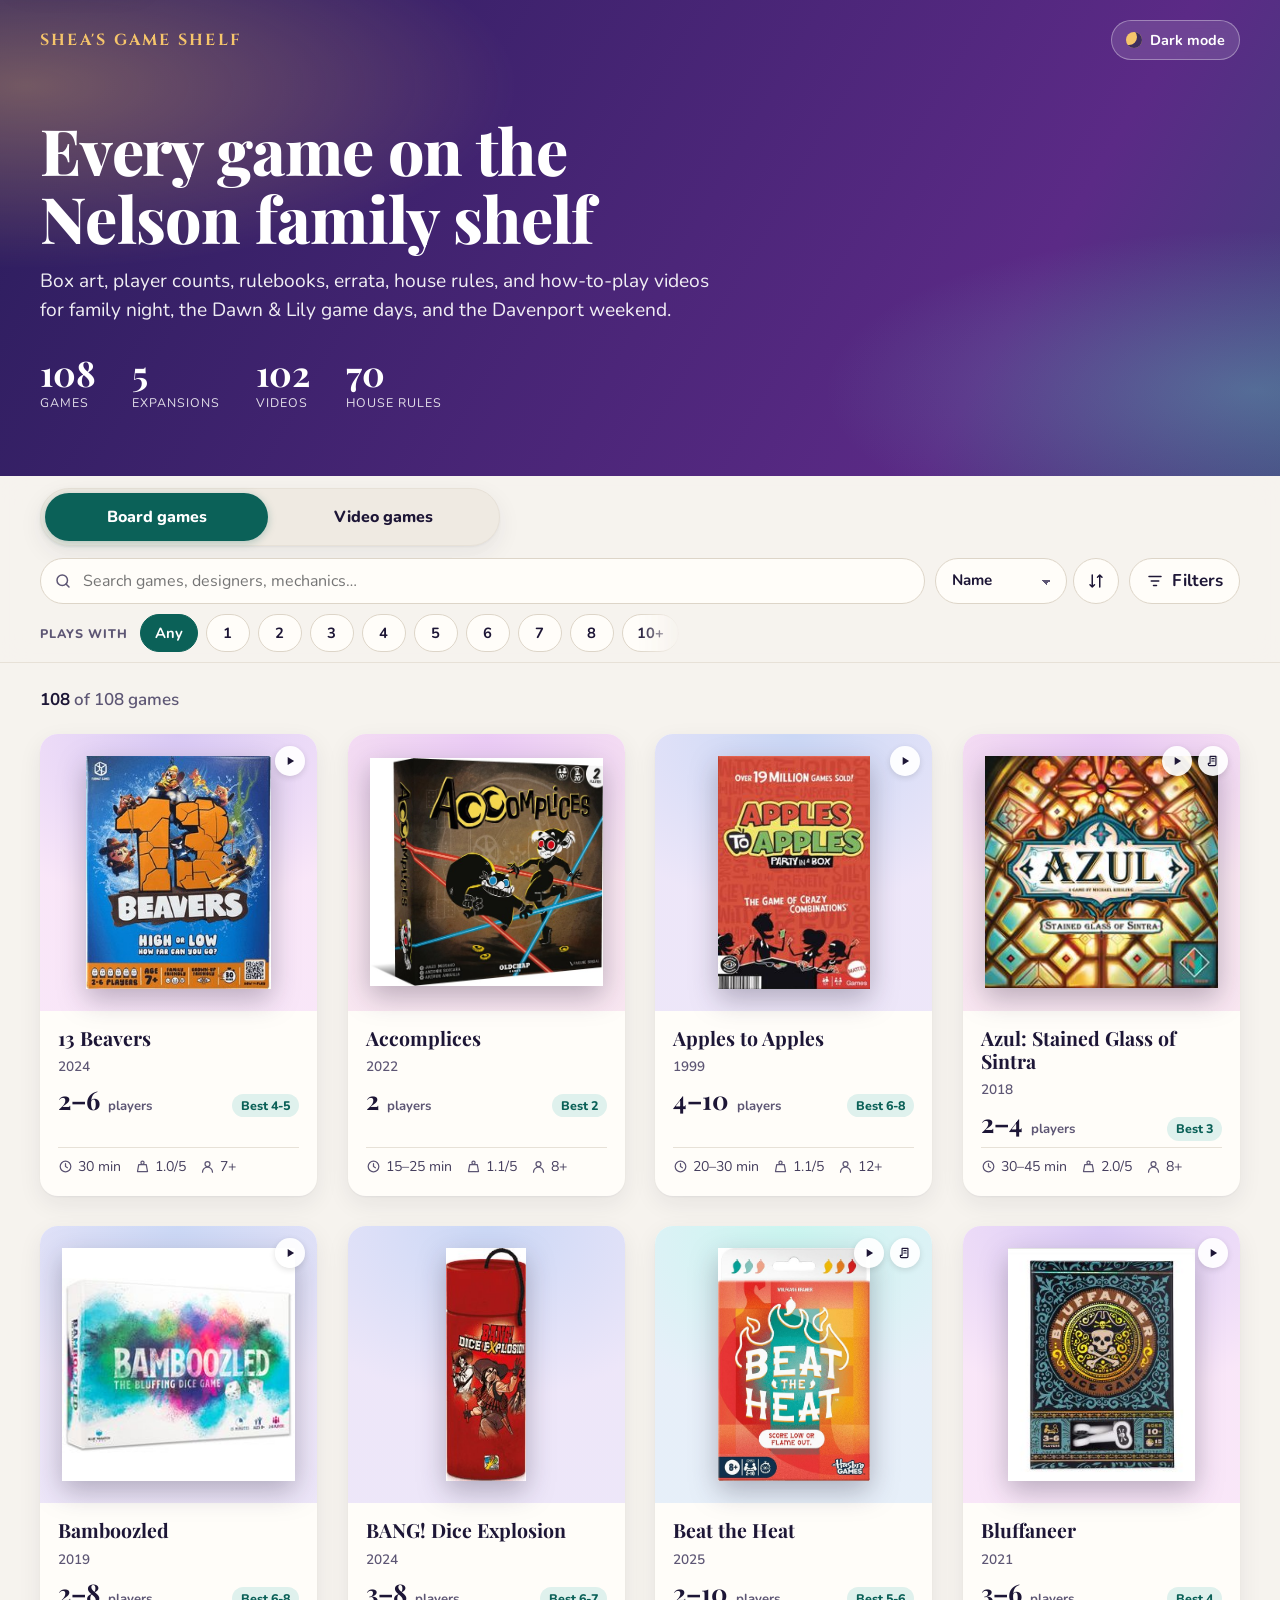
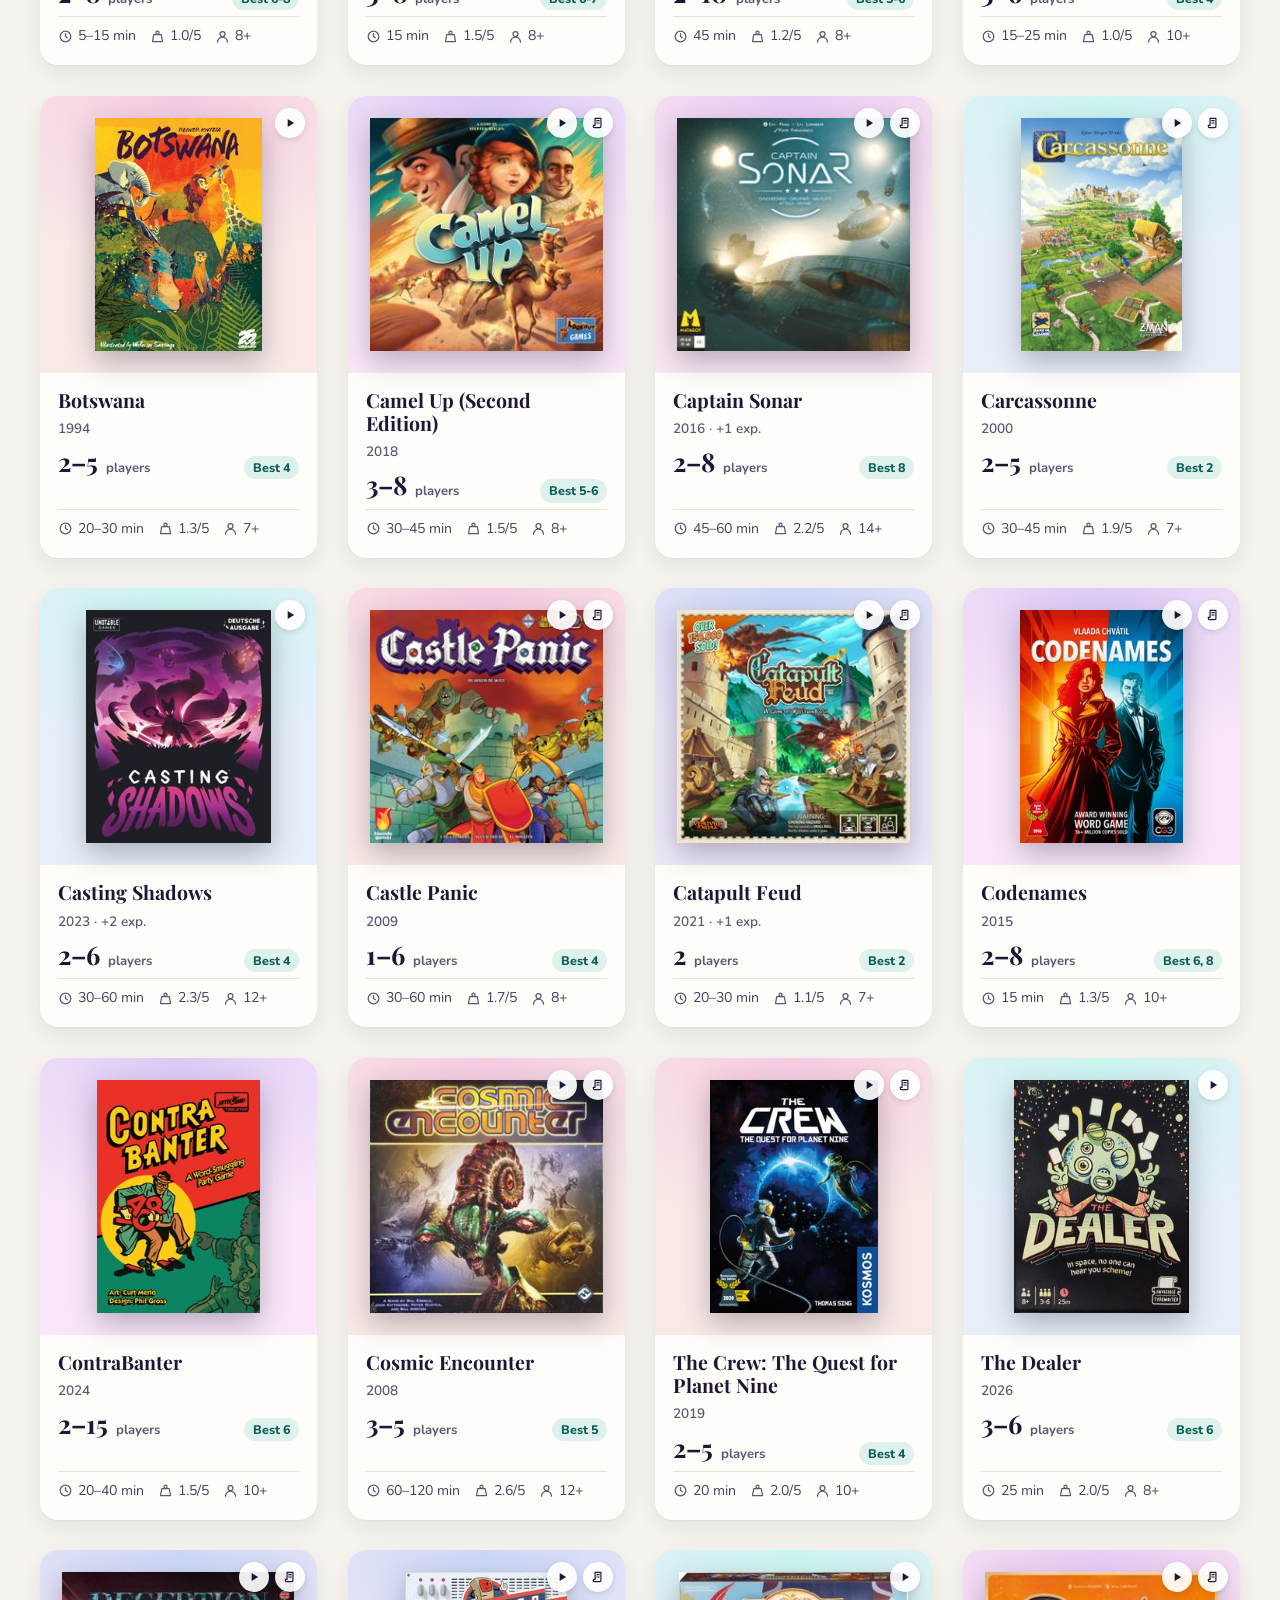
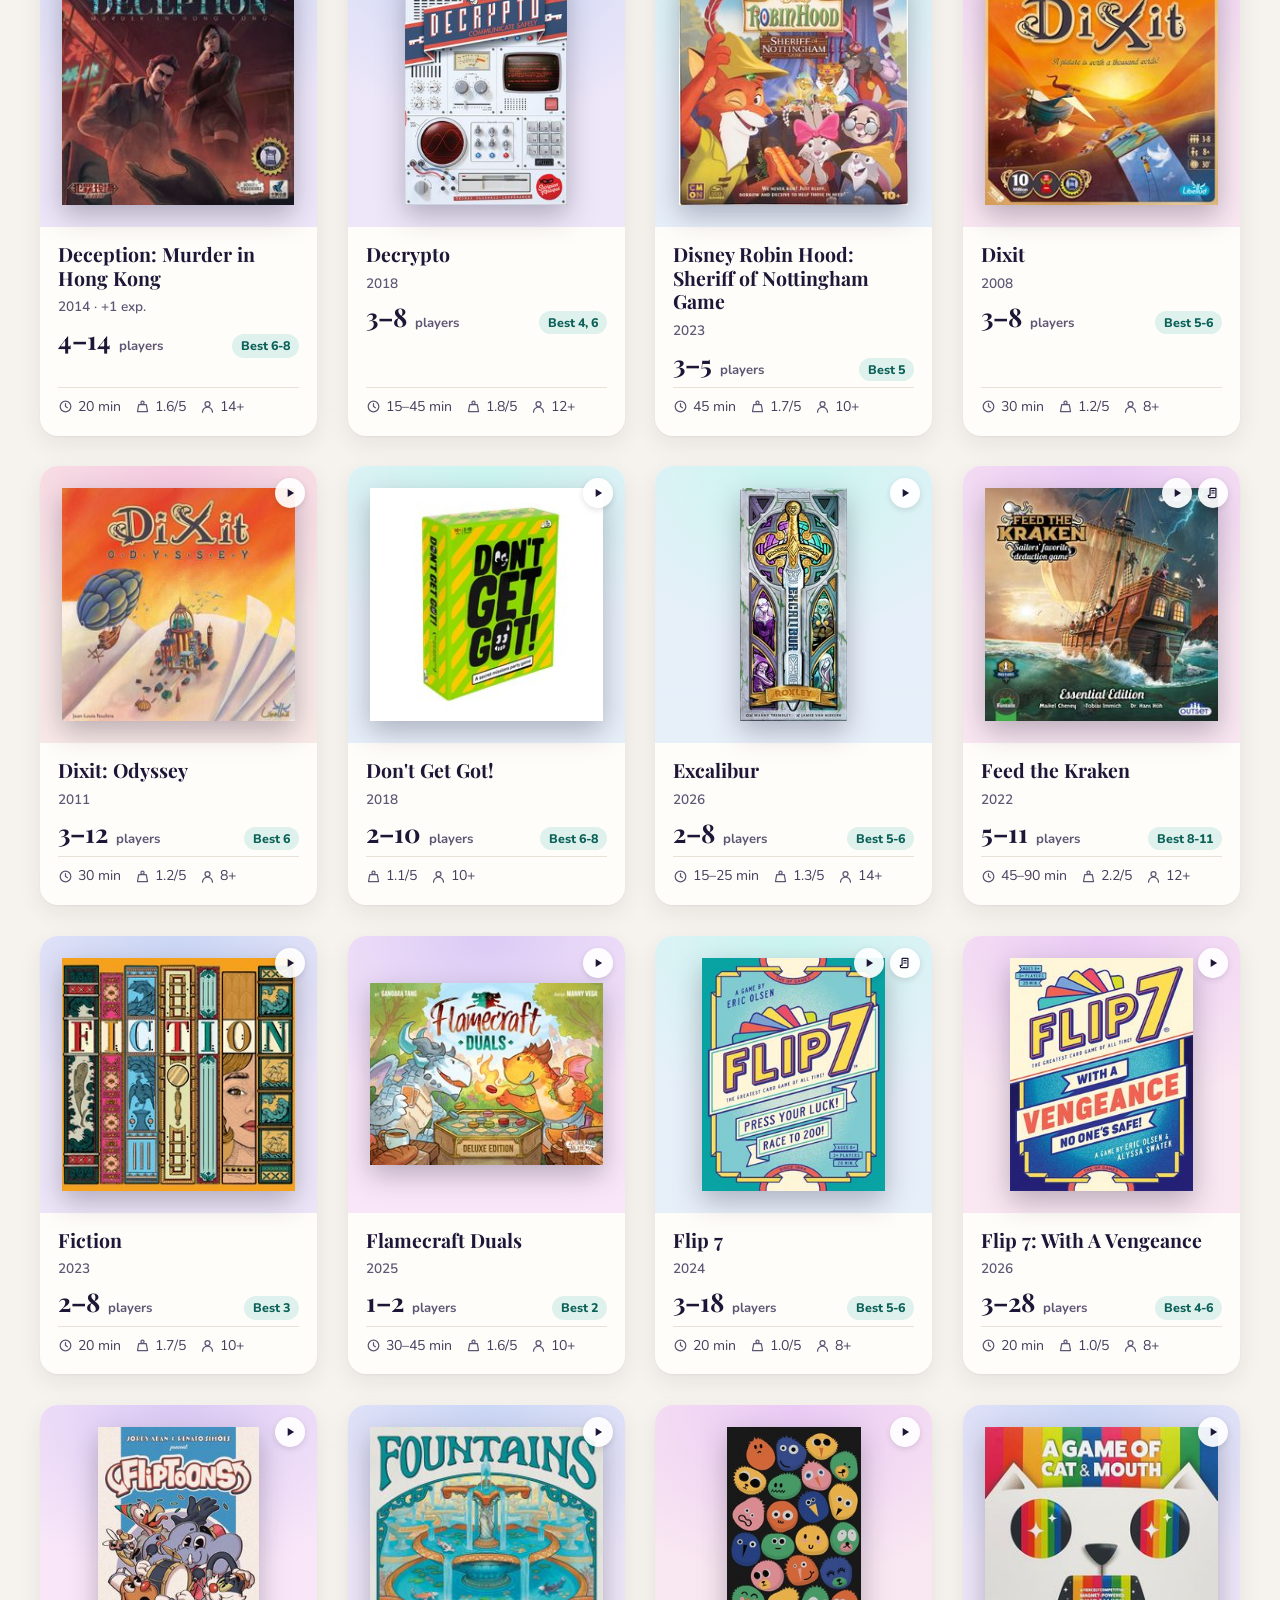
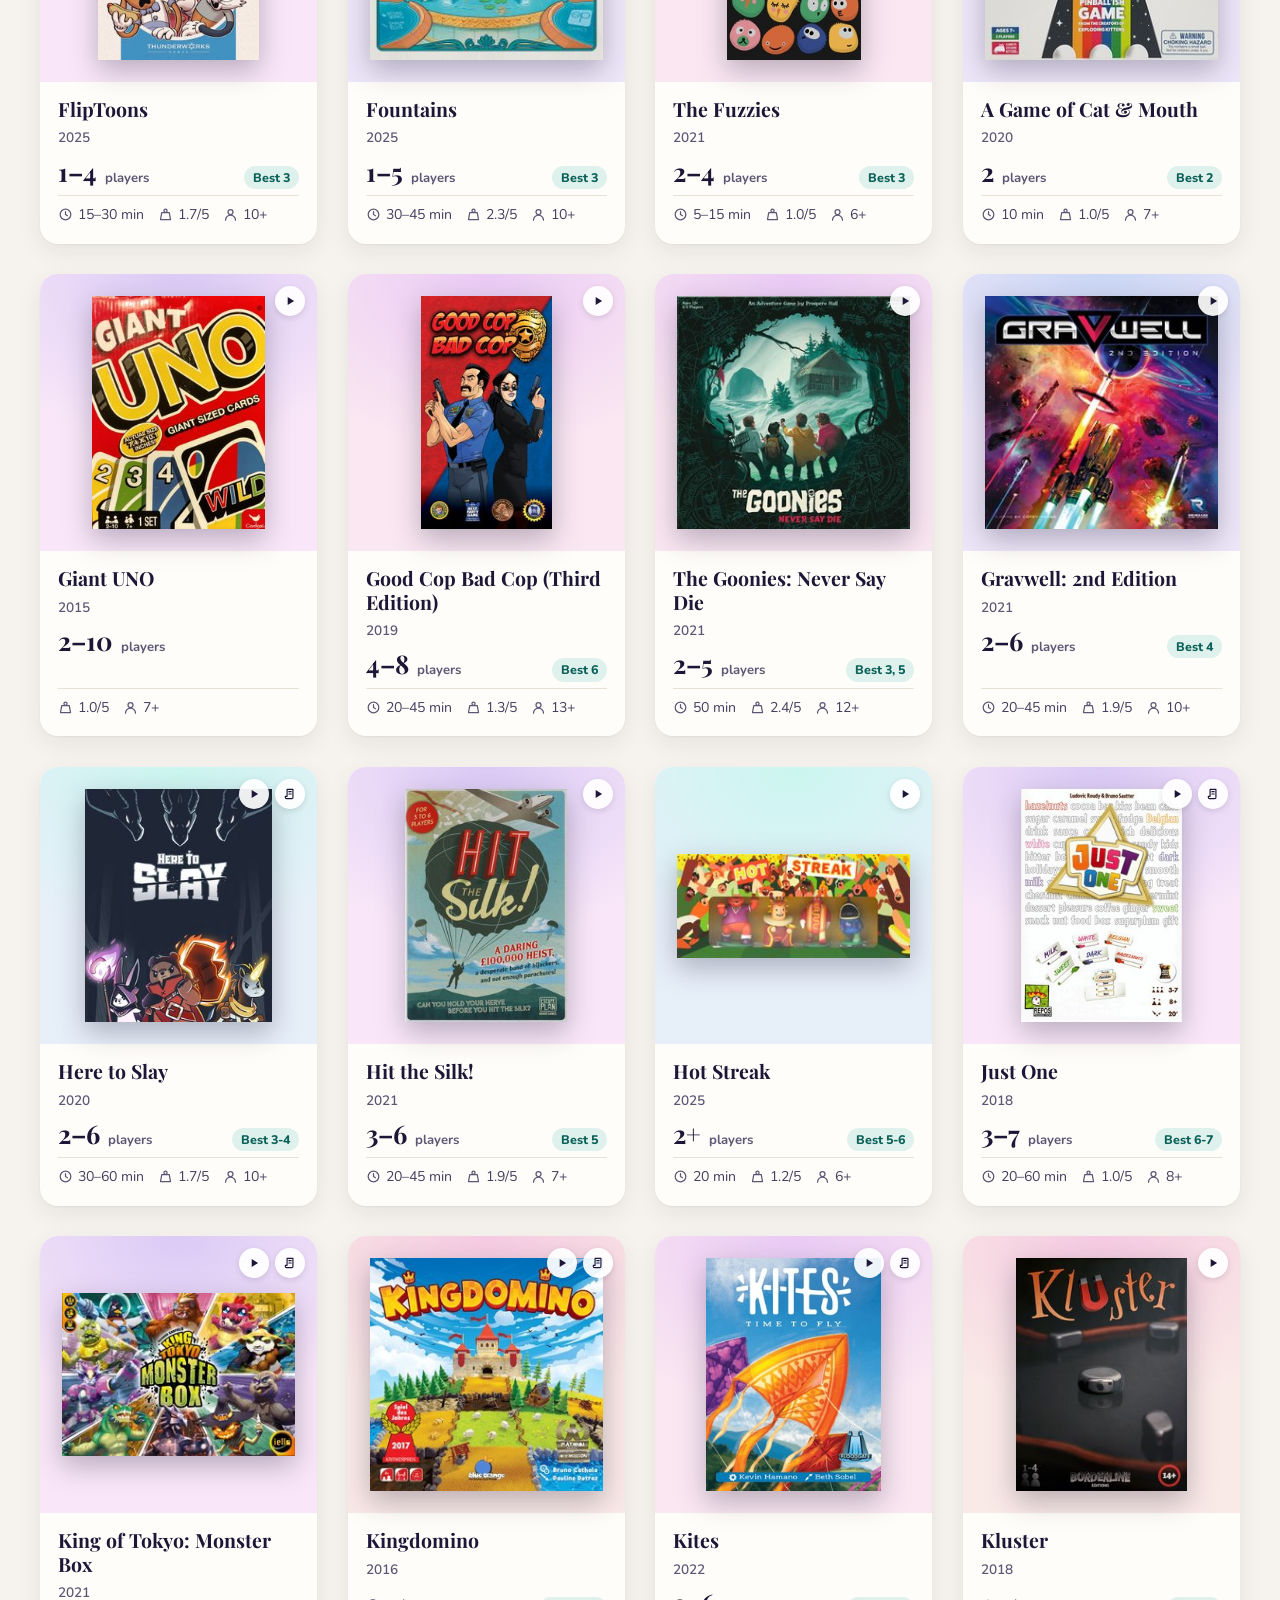
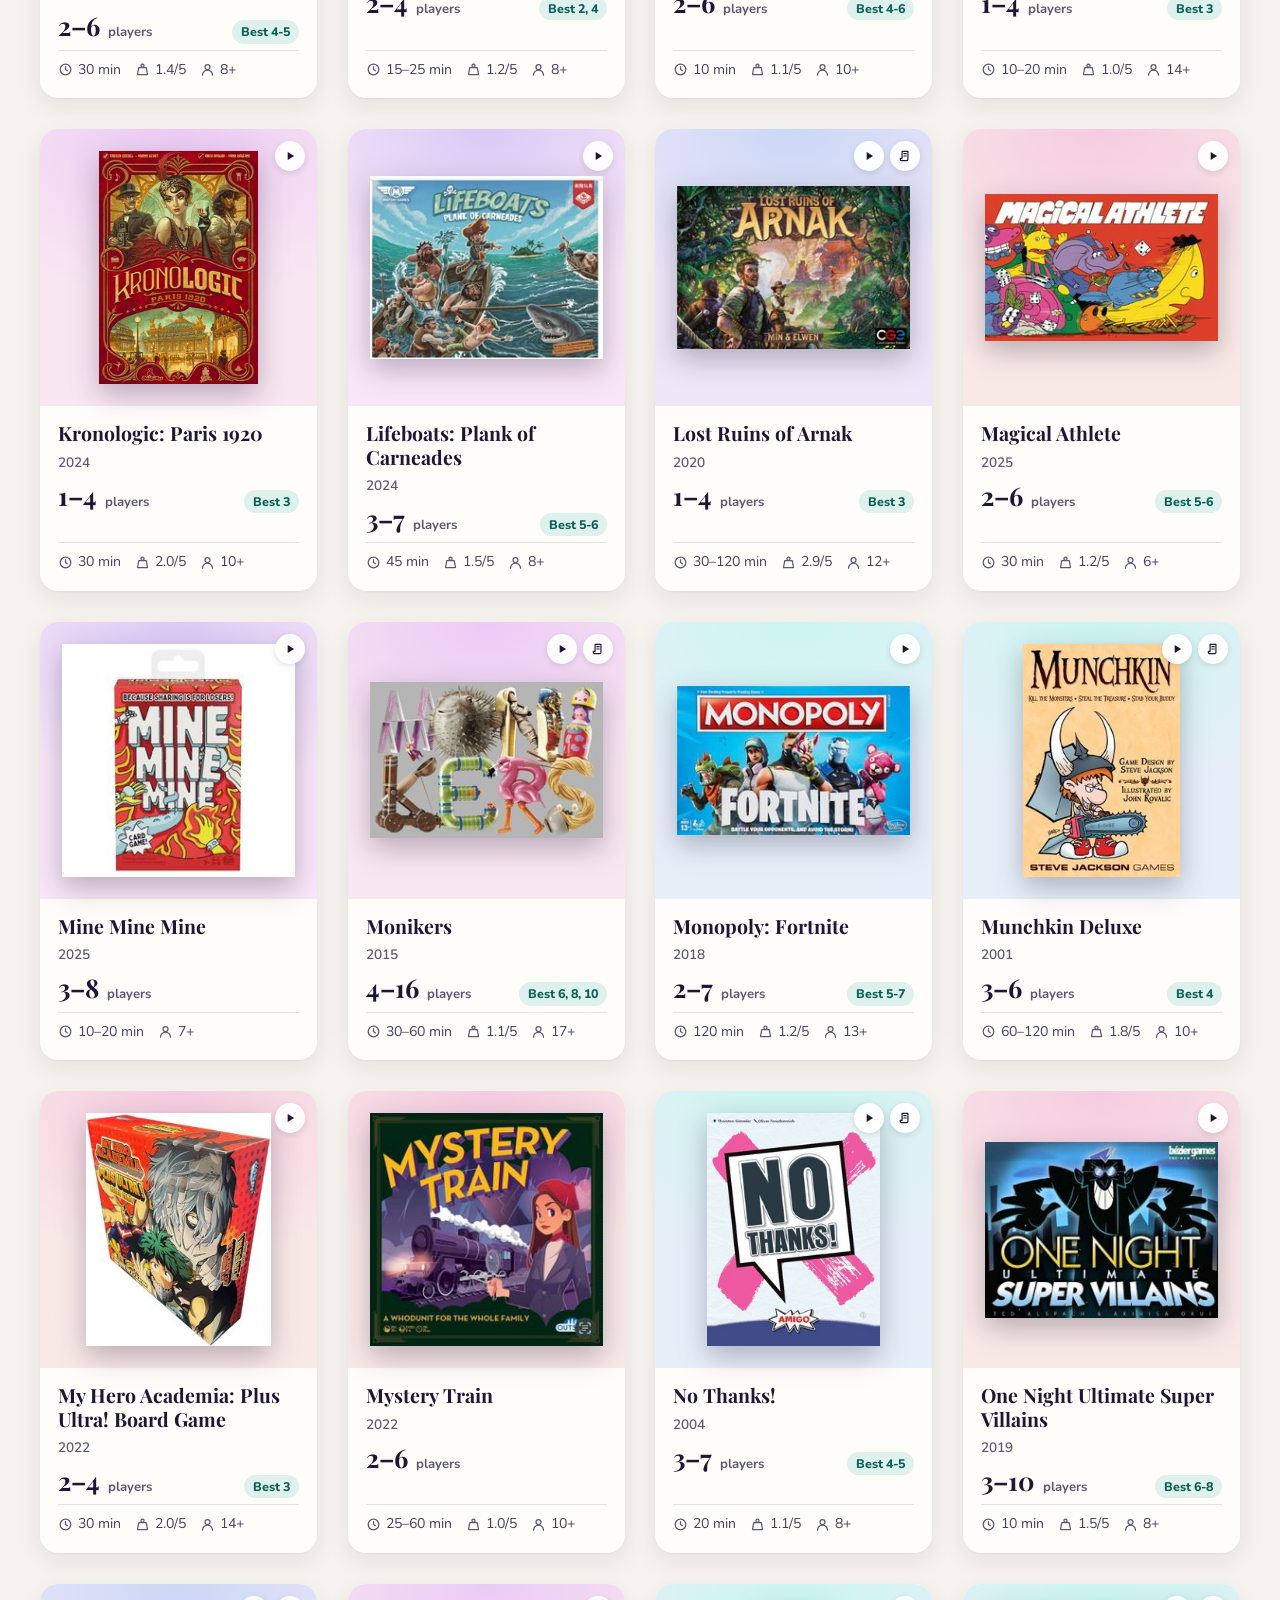
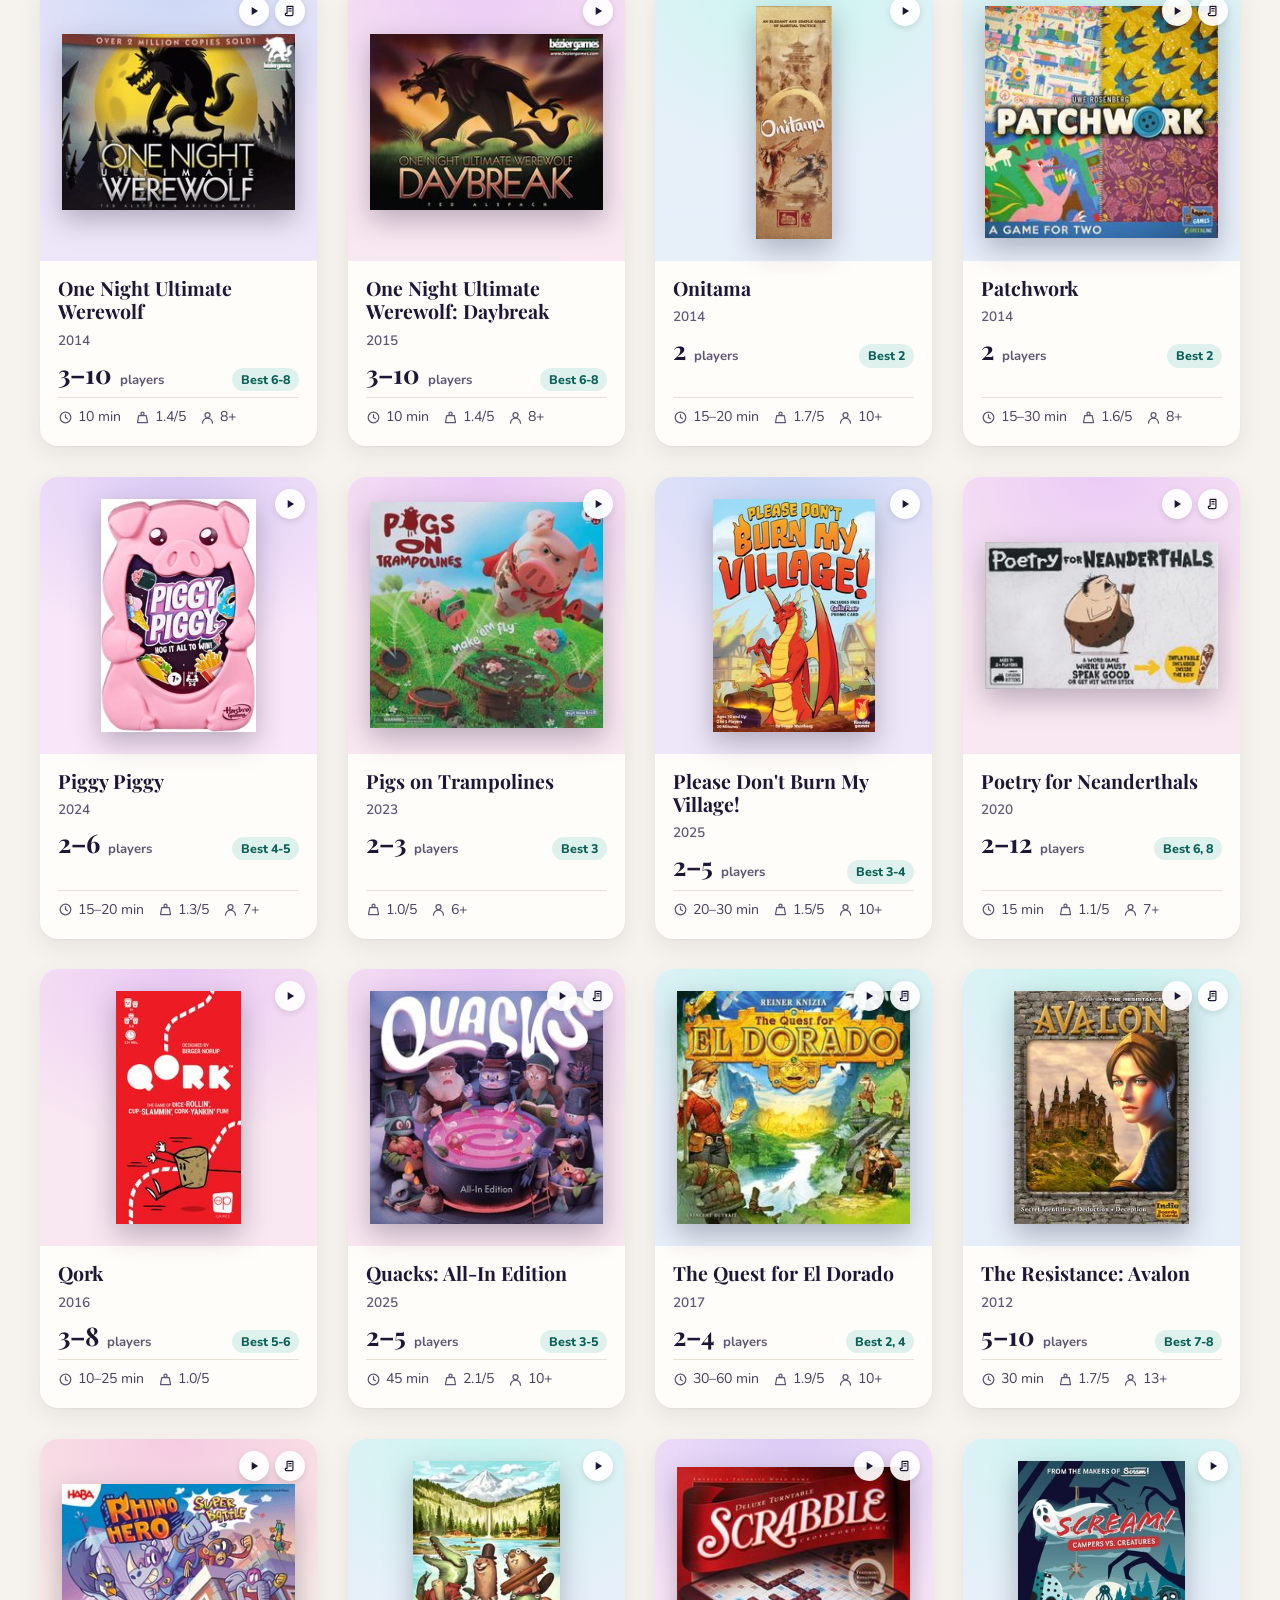
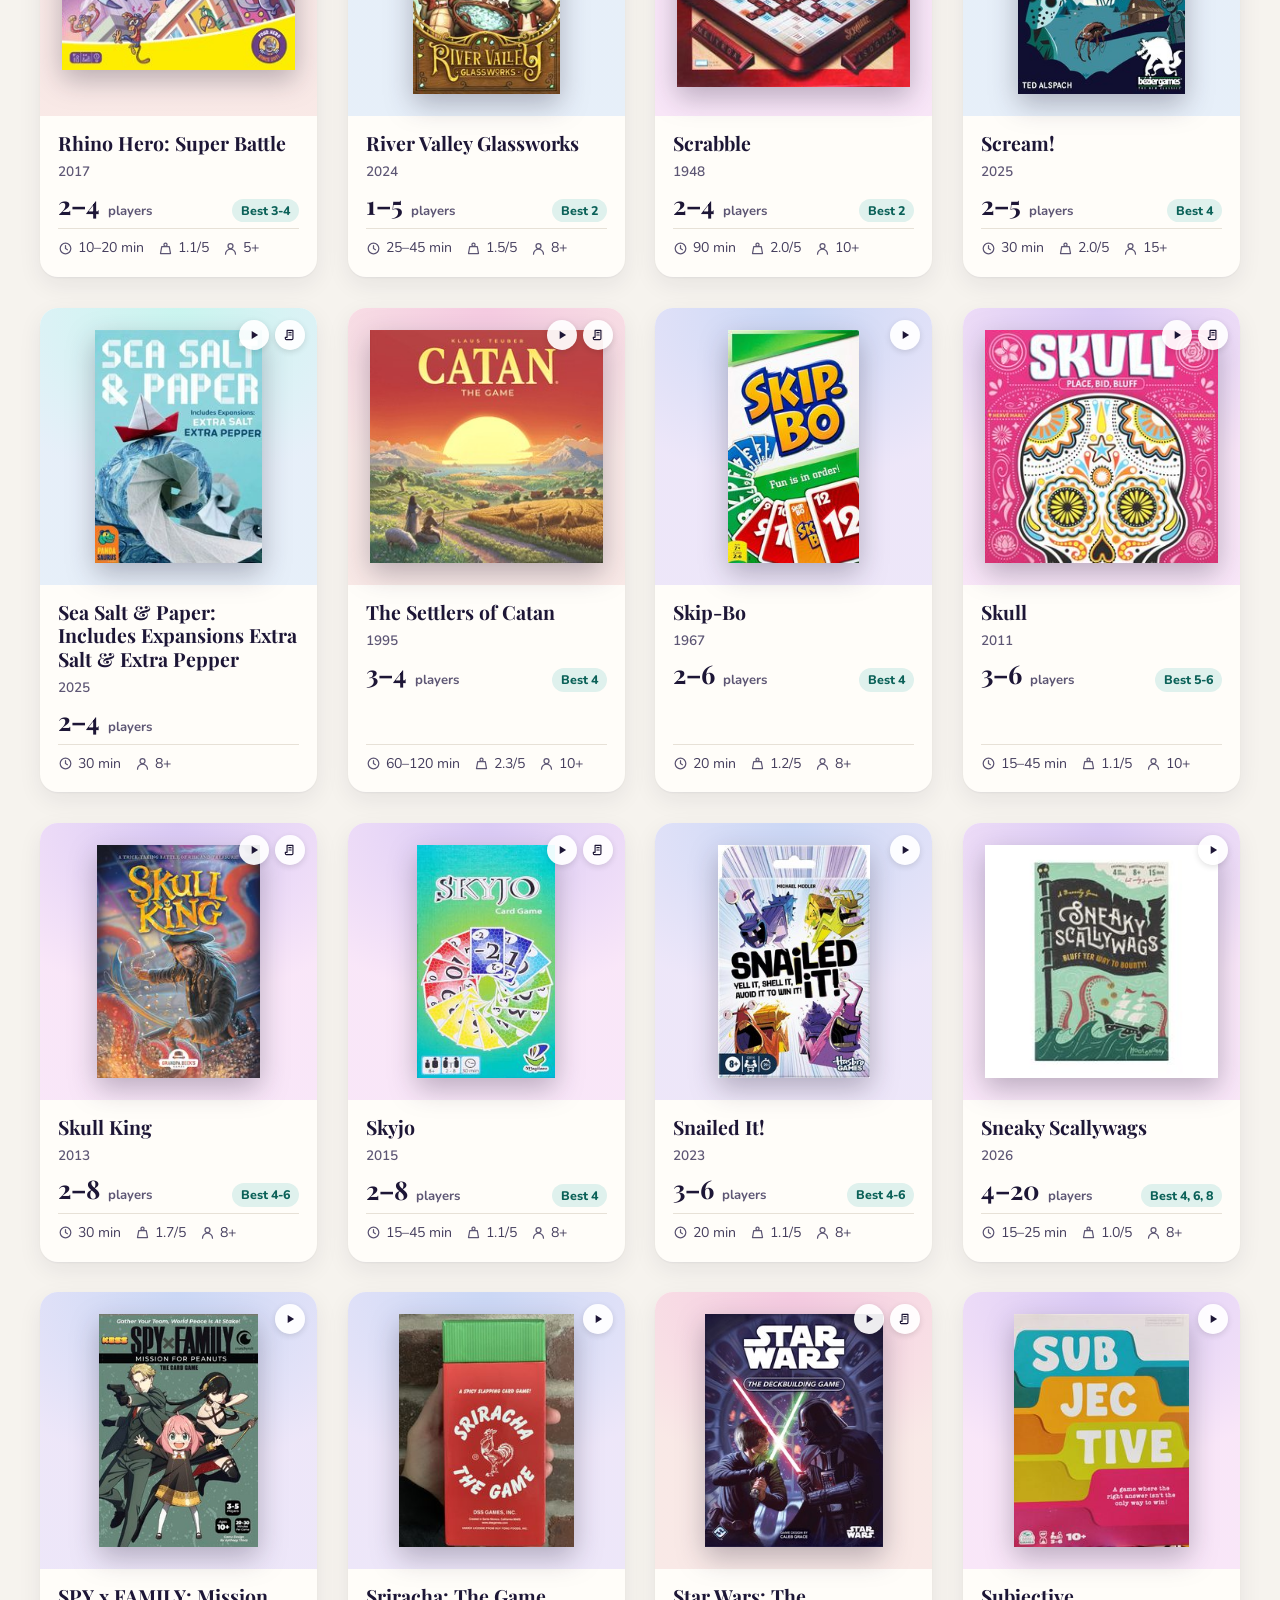
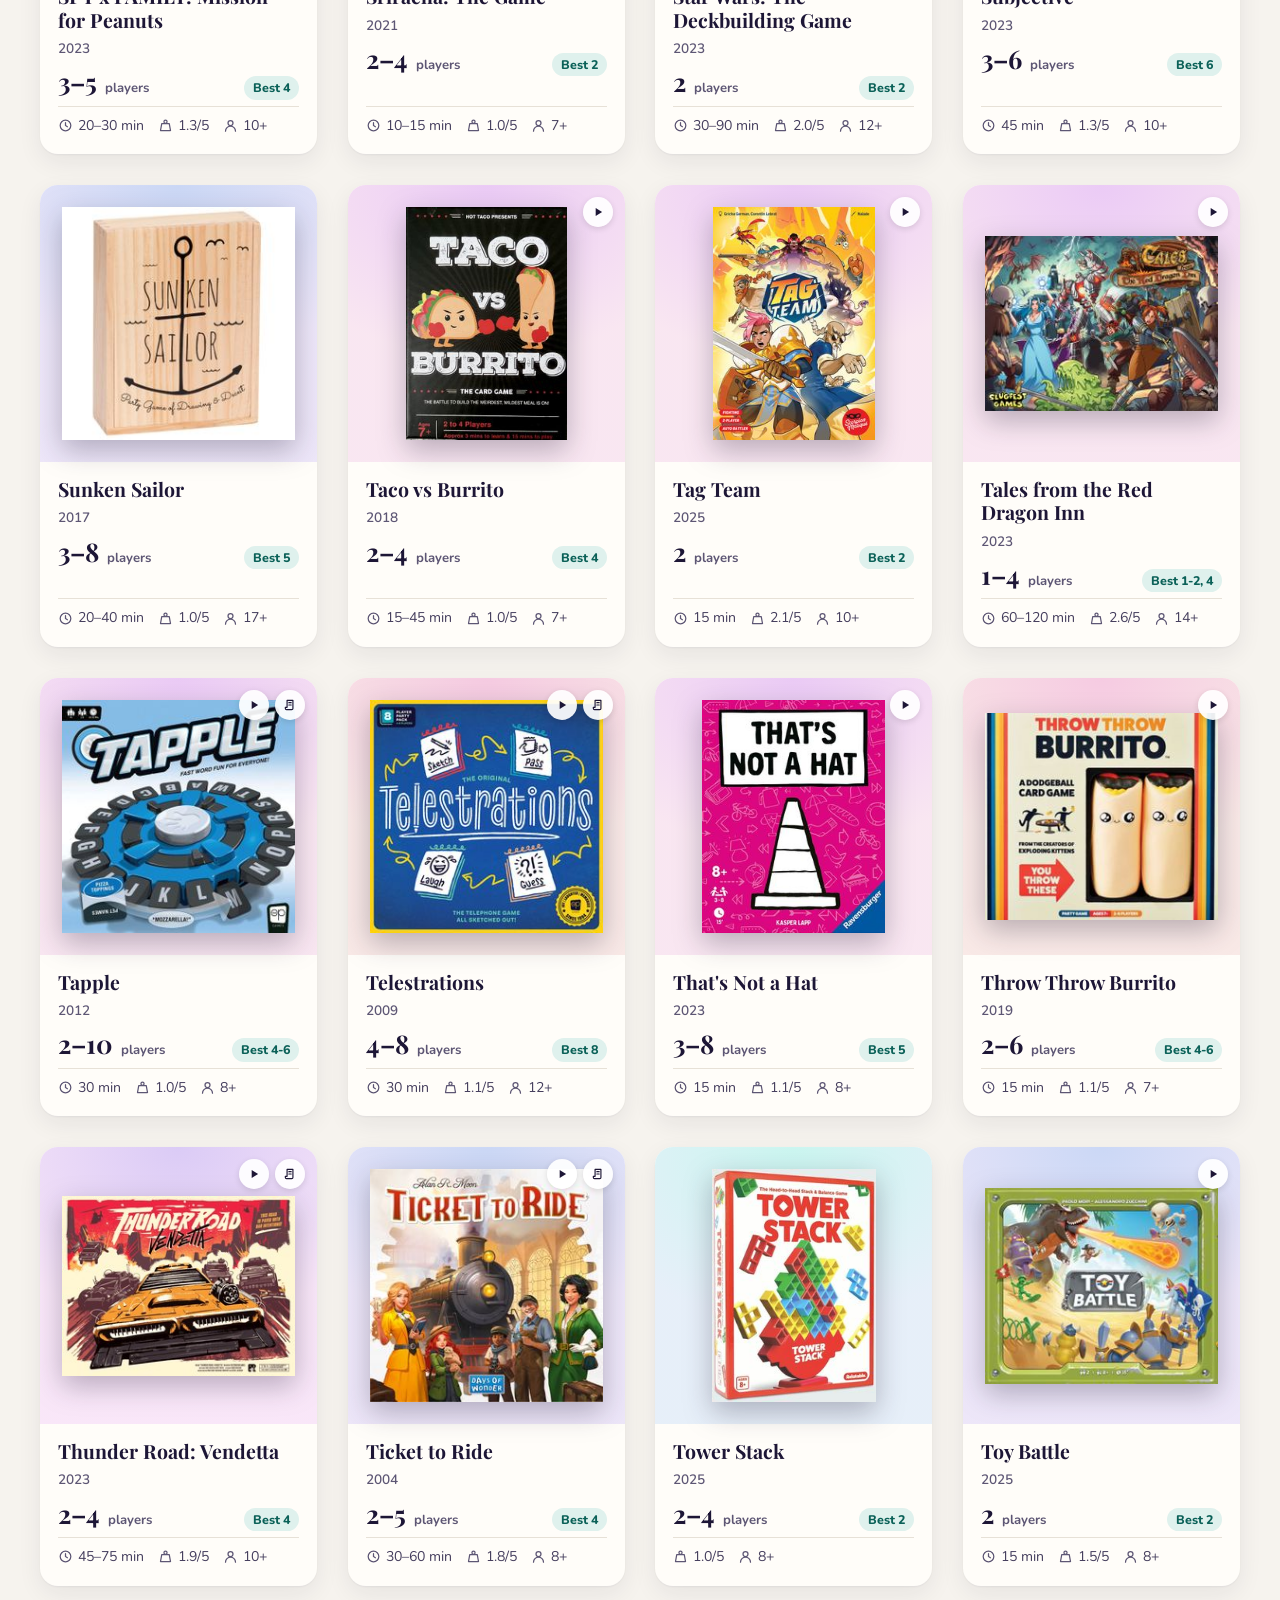
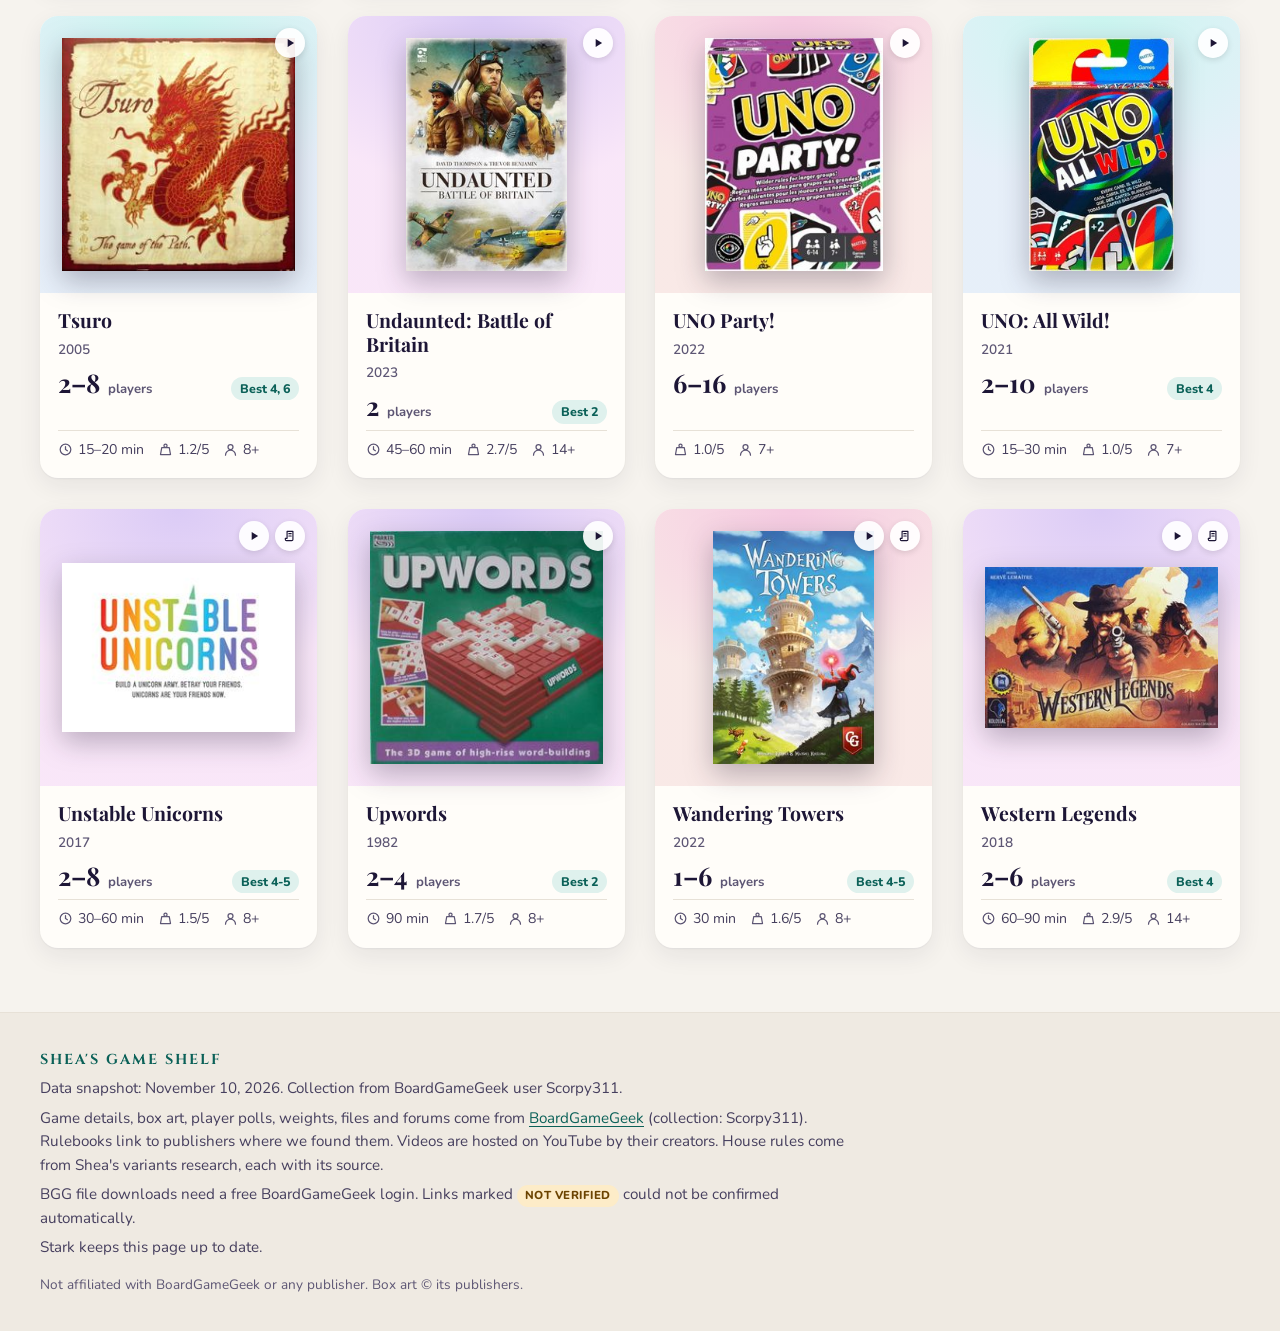
==== commit 890da9e9: "Add a Board games / Video games switch to Shea's Game Shelf Add a segmented control that switches be" ====
--- a/index.html
+++ b/index.html
@@ -1,18 +1,25 @@
 <!doctype html>
-<html lang="en" data-theme="light">
+<html lang="en" data-theme="light" data-shelf="board">
 <head>
 <meta charset="utf-8">
 <meta name="viewport" content="width=device-width, initial-scale=1, viewport-fit=cover">
-<title>Shea's Game Shelf · The Nelson family board game library</title>
-<meta name="description" content="Every board game on Shea Nelson's shelf, with box art, player counts, rulebooks, errata, house rules, and how-to-play videos.">
+<title>Shea's Game Shelf · The Nelson family game library</title>
+<meta name="description" content="The Nelson family's game library: board games with box art, rulebooks, and how-to-play videos, plus Shea's Steam library on PC. Filterable and sortable.">
 <meta name="theme-color" content="#2a1d5c">
 <link rel="icon" href="data:image/svg+xml,<svg xmlns='http://www.w3.org/2000/svg' viewBox='0 0 64 64'><rect width='64' height='64' rx='14' fill='%232a1d5c'/><circle cx='22' cy='22' r='6' fill='%23f6c56b'/><circle cx='42' cy='42' r='6' fill='%23f6c56b'/><circle cx='42' cy='22' r='6' fill='%2370e0cf'/><circle cx='22' cy='42' r='6' fill='%2370e0cf'/></svg>">
 <link rel="preconnect" href="https://fonts.googleapis.com">
 <link rel="preconnect" href="https://fonts.gstatic.com" crossorigin>
+<link rel="preconnect" href="https://cdn.cloudflare.steamstatic.com">
 <link href="https://fonts.googleapis.com/css2?family=Cinzel:wght@600;700&family=Nunito:ital,wght@0,400;0,600;0,700;0,800;1,400&family=Playfair+Display:wght@600;700;800&display=swap" rel="stylesheet">
 <link rel="stylesheet" href="css/style.css">
 <script>
-  (function(){try{var t=localStorage.getItem('gs-theme');if(t)document.documentElement.setAttribute('data-theme',t);}catch(e){}})();
+  (function(){try{
+    var t=localStorage.getItem('gs-theme');if(t)document.documentElement.setAttribute('data-theme',t);
+    var s=location.hash;
+    if(/^#video(\/|$)/.test(s))document.documentElement.setAttribute('data-shelf','video');
+    else if(/^#game\//.test(s)||s==='#board')document.documentElement.setAttribute('data-shelf','board');
+    else {var l=localStorage.getItem('gs-shelf');if(l==='video'||l==='board')document.documentElement.setAttribute('data-shelf',l);}
+  }catch(e){}})();
 </script>
 </head>
 <body>
@@ -27,14 +34,18 @@
         <span class="theme-toggle__icon" aria-hidden="true"></span><span class="theme-toggle__label">Dark mode</span>
       </button>
     </div>
-    <h1 class="hero__title">Every game on the Nelson family shelf</h1>
-    <p class="hero__lede">Box art, player counts, rulebooks, errata, house rules, and how-to-play videos for family night, the Dawn &amp; Lily game days, and the Davenport weekend.</p>
+    <h1 class="hero__title" id="heroTitle">Every game on the Nelson family shelf</h1>
+    <p class="hero__lede" id="heroLede">Box art, player counts, rulebooks, errata, house rules, and how-to-play videos for family night, the Dawn &amp; Lily game days, and the Davenport weekend.</p>
     <dl class="hero__stats" id="heroStats" aria-live="polite"></dl>
   </div>
 </header>
 
 <div class="toolbar" id="toolbar">
   <div class="wrap toolbar__inner">
+    <div class="shelf-switch" id="shelfSwitch" role="radiogroup" aria-label="Choose a library">
+      <button type="button" role="radio" aria-checked="true" data-shelf="board" id="shelfBoard">Board games</button>
+      <button type="button" role="radio" aria-checked="false" data-shelf="video" id="shelfVideo">Video games</button>
+    </div>
     <div class="toolbar__row">
       <label class="search">
         <span class="sr-only">Search games</span>
@@ -60,12 +71,22 @@
         <span>Filters</span><span class="filters-btn__count" id="filterCount" hidden></span>
       </button>
     </div>
-    <div class="players" role="group" aria-labelledby="playersLbl">
+    <div class="players board-only" id="playerRow" role="group" aria-labelledby="playersLbl">
       <span id="playersLbl" class="players__label">Plays with</span>
       <div class="chips chips--scroll" id="playerChips"></div>
     </div>
+    <div class="video-toolbar-chips video-only" id="videoChipRows" hidden>
+      <div class="players" id="platformRow" role="group" aria-labelledby="platformLbl">
+        <span id="platformLbl" class="players__label">Platform</span>
+        <div class="chips chips--scroll" id="platformChips"></div>
+      </div>
+      <div class="players" id="playedRow" role="group" aria-labelledby="playedLbl">
+        <span id="playedLbl" class="players__label">Played</span>
+        <div class="chips chips--scroll" id="playedChips"></div>
+      </div>
+    </div>
     <div class="filters" id="filters" hidden>
-      <div class="filters__grid">
+      <div class="filters__grid board-only" id="boardFilterGrid">
         <fieldset class="fgroup">
           <legend>Play time</legend>
           <div class="chips" id="timeChips"></div>
@@ -92,6 +113,12 @@
           </div>
         </fieldset>
       </div>
+      <div class="filters__grid video-only" id="videoFilterGrid" hidden>
+        <div class="fgroup">
+          <label for="genreSel" class="flabel">Genre</label>
+          <select id="genreSel"><option value="">Any genre</option></select>
+        </div>
+      </div>
       <div class="filters__foot">
         <button type="button" id="clearAll" class="link-btn">Clear all filters</button>
         <button type="button" id="doneBtn" class="done-btn">Show games</button>
@@ -114,11 +141,10 @@
   <div class="wrap footer__inner">
     <span class="wordmark wordmark--small">Shea's Game Shelf</span>
     <p id="snapshot">Data snapshot: loading…</p>
-    <p>Game details, box art, player polls, weights, files and forums come from <a href="https://boardgamegeek.com/collection/user/Scorpy311?own=1">BoardGameGeek</a> (collection: Scorpy311). Rulebooks link to publishers where we found them. Videos are hosted on YouTube by their creators. House rules come from Shea's variants research, each with its source.</p>
-    <p>BGG file downloads need a free BoardGameGeek login. Links marked <span class="badge badge--warn">Not verified</span> could not be confirmed automatically.</p>
+    <p id="footerCredit">Game details, box art, player polls, weights, files and forums come from <a href="https://boardgamegeek.com/collection/user/Scorpy311?own=1">BoardGameGeek</a> (collection: Scorpy311). Rulebooks link to publishers where we found them. Videos are hosted on YouTube by their creators. House rules come from Shea's variants research, each with its source.</p>
+    <p id="footerNote">BGG file downloads need a free BoardGameGeek login. Links marked <span class="badge badge--warn">Not verified</span> could not be confirmed automatically.</p>
     <p>Stark keeps this page up to date.</p>
-    <p><a href="davenport/">Davenport picks</a> and the earlier collection page.</p>
-    <p class="footer__small">Not affiliated with BoardGameGeek or any publisher. Box art © its publishers.</p>
+    <p class="footer__small" id="footerSmall">Not affiliated with BoardGameGeek or any publisher. Box art © its publishers.</p>
   </div>
 </footer>
 
--- a/css/style.css
+++ b/css/style.css
@@ -250,3 +250,54 @@
   body.sheet-open .toolbar{backdrop-filter:none;-webkit-backdrop-filter:none;z-index:50;background:var(--bg)}
   body.sheet-open{overflow:hidden}
 }
+
+/* Shelf switch (Board games / Video games) */
+.shelf-switch{display:grid;grid-template-columns:1fr 1fr;gap:4px;max-width:460px;margin:0 0 12px;padding:4px;
+  border-radius:999px;background:var(--bg-2);border:1px solid var(--line);box-shadow:var(--shadow)}
+.shelf-switch button{height:48px;border:0;border-radius:999px;background:transparent;color:var(--ink);font-weight:800;
+  font-size:1rem;cursor:pointer;transition:background .18s,color .18s,box-shadow .18s}
+.shelf-switch button:hover{background:var(--card)}
+.shelf-switch button[aria-checked="true"]{background:var(--accent);color:var(--accent-ink);box-shadow:0 2px 8px rgba(11,97,88,.28)}
+[data-theme="dark"] .shelf-switch button[aria-checked="true"]{box-shadow:0 2px 8px rgba(0,0,0,.4)}
+.shelf-switch button:focus-visible{outline:3px solid var(--gold);outline-offset:2px}
+
+/* Video game cards: portrait cover, hours as the big number */
+.card--video .card__art{aspect-ratio:2/3;padding:0;overflow:hidden}
+.card--video .card__art img{top:0;left:0;width:100%;height:100%;object-fit:cover;object-position:center top;
+  filter:none;border-radius:0}
+.card--video .card__art--wide img{object-fit:cover;object-position:center}
+.card__monogram{display:none;font-family:var(--font-head);font-weight:800;font-size:4.5rem;color:rgba(29,22,54,.28);line-height:1;
+  user-select:none}
+[data-theme="dark"] .card__monogram{color:rgba(242,238,250,.28)}
+.card__art--missing .card__monogram{display:grid;place-items:center;width:100%;height:100%}
+.card__art--missing img{display:none}
+.empty__lede{margin:0 auto 20px;max-width:42ch;color:var(--ink-soft)}
+.card__platform{font-size:.72rem;font-weight:800;letter-spacing:.06em;text-transform:uppercase;color:var(--accent);
+  background:var(--accent-soft);border-radius:999px;padding:2px 8px;margin-left:auto;white-space:nowrap}
+.card--video .card__year{display:flex;align-items:center;gap:8px;flex-wrap:wrap}
+.card--video .meta{font-size:.82rem}
+
+/* Video detail art is often portrait */
+.d-head--video{align-items:stretch}
+.d-head--video img{aspect-ratio:2/3;object-fit:cover;object-position:center top;max-height:340px;width:auto;margin:0 auto}
+.d-head--video.d-head--wide img{aspect-ratio:16/9;max-height:none;width:100%;object-fit:cover}
+
+@media (max-width:720px){
+  .shelf-switch{max-width:none;margin-bottom:10px}
+  .shelf-switch button{height:44px;font-size:.95rem}
+  .card--video .card__art{aspect-ratio:2/3}
+  .d-head--video{grid-template-columns:100px 1fr}
+  .d-head--video img{max-height:160px}
+  html{scroll-padding-top:210px}
+}
+
+/* Avoid a flash of the wrong shelf's chips before JS runs */
+html[data-shelf="video"] .board-only{display:none!important}
+html[data-shelf="board"] .video-only{display:none!important}
+
+.video-toolbar-chips{display:flex;flex-wrap:wrap;align-items:center;gap:8px 28px;margin-top:10px;min-width:0}
+.video-toolbar-chips .players{margin-top:0;min-width:0}
+@media (max-width:720px){
+  .video-toolbar-chips{flex-wrap:wrap;gap:8px 16px}
+  .video-toolbar-chips .players{flex:1 1 100%}
+}
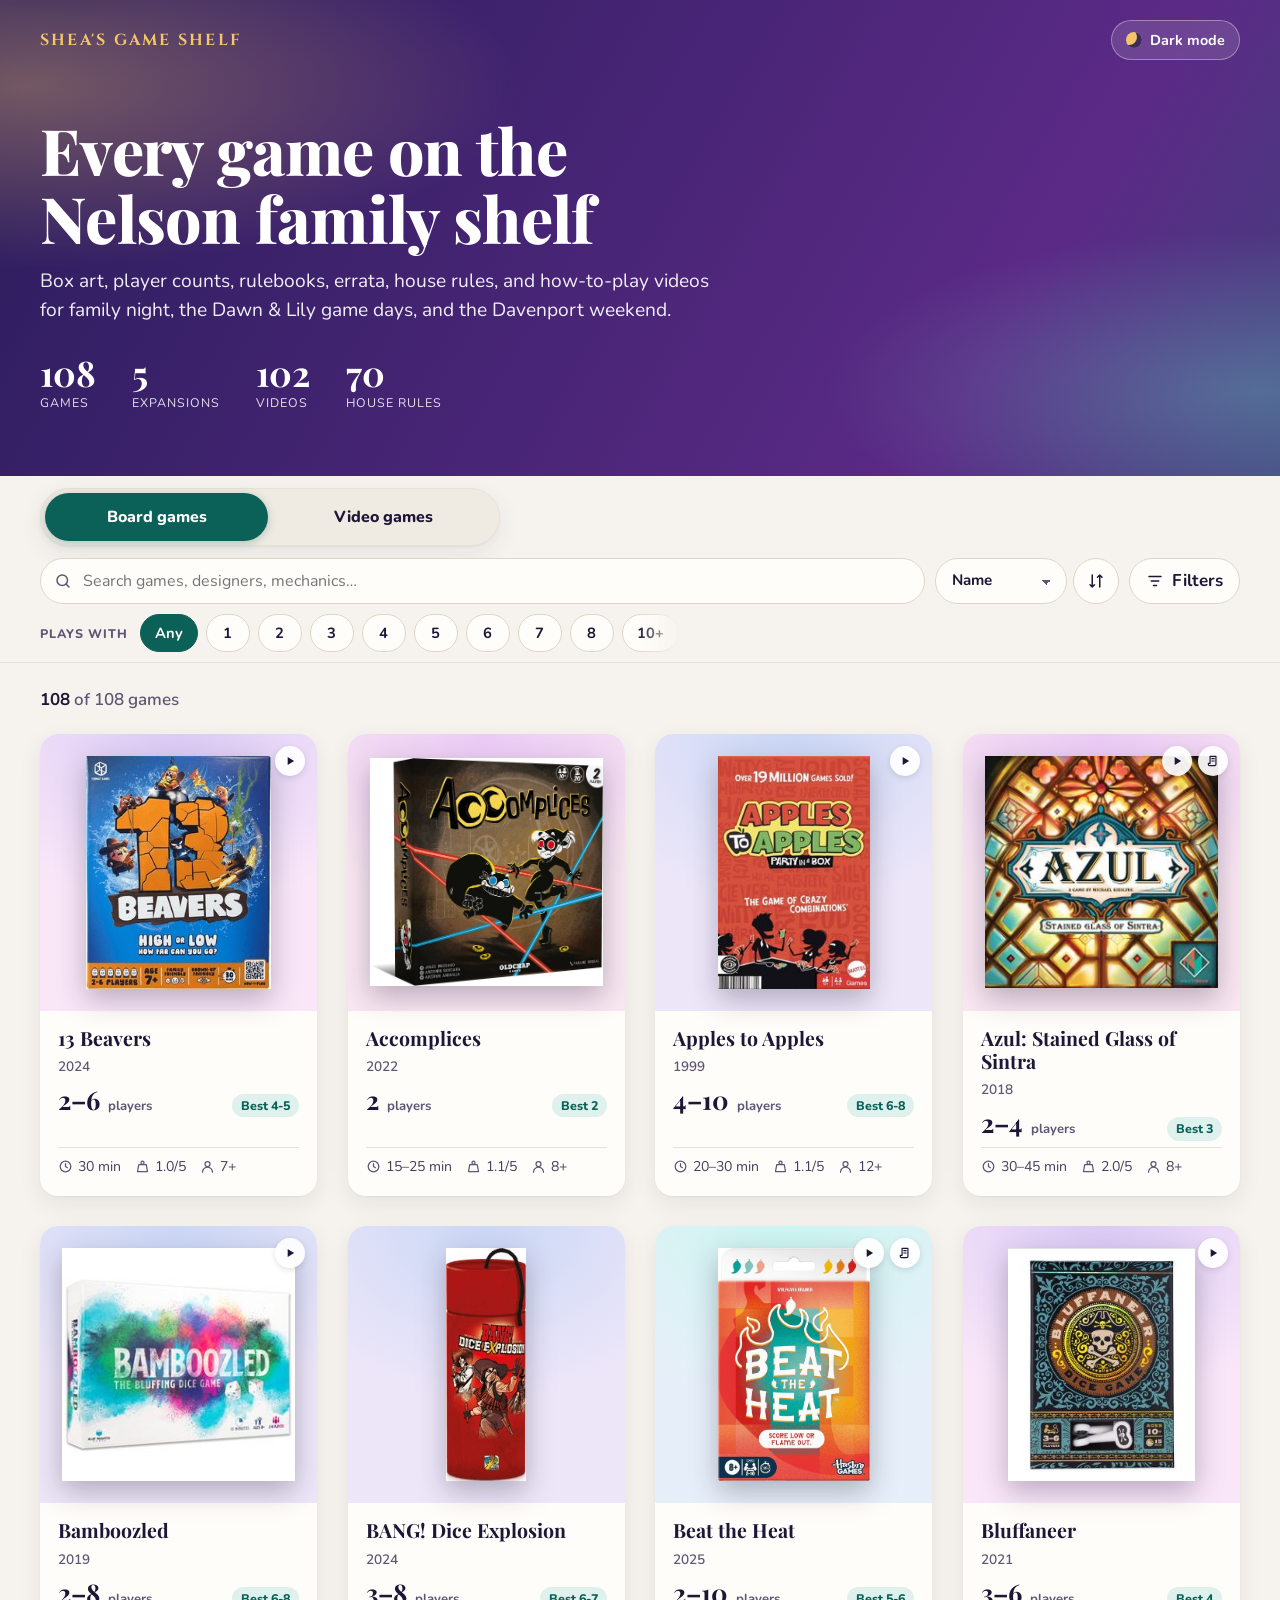
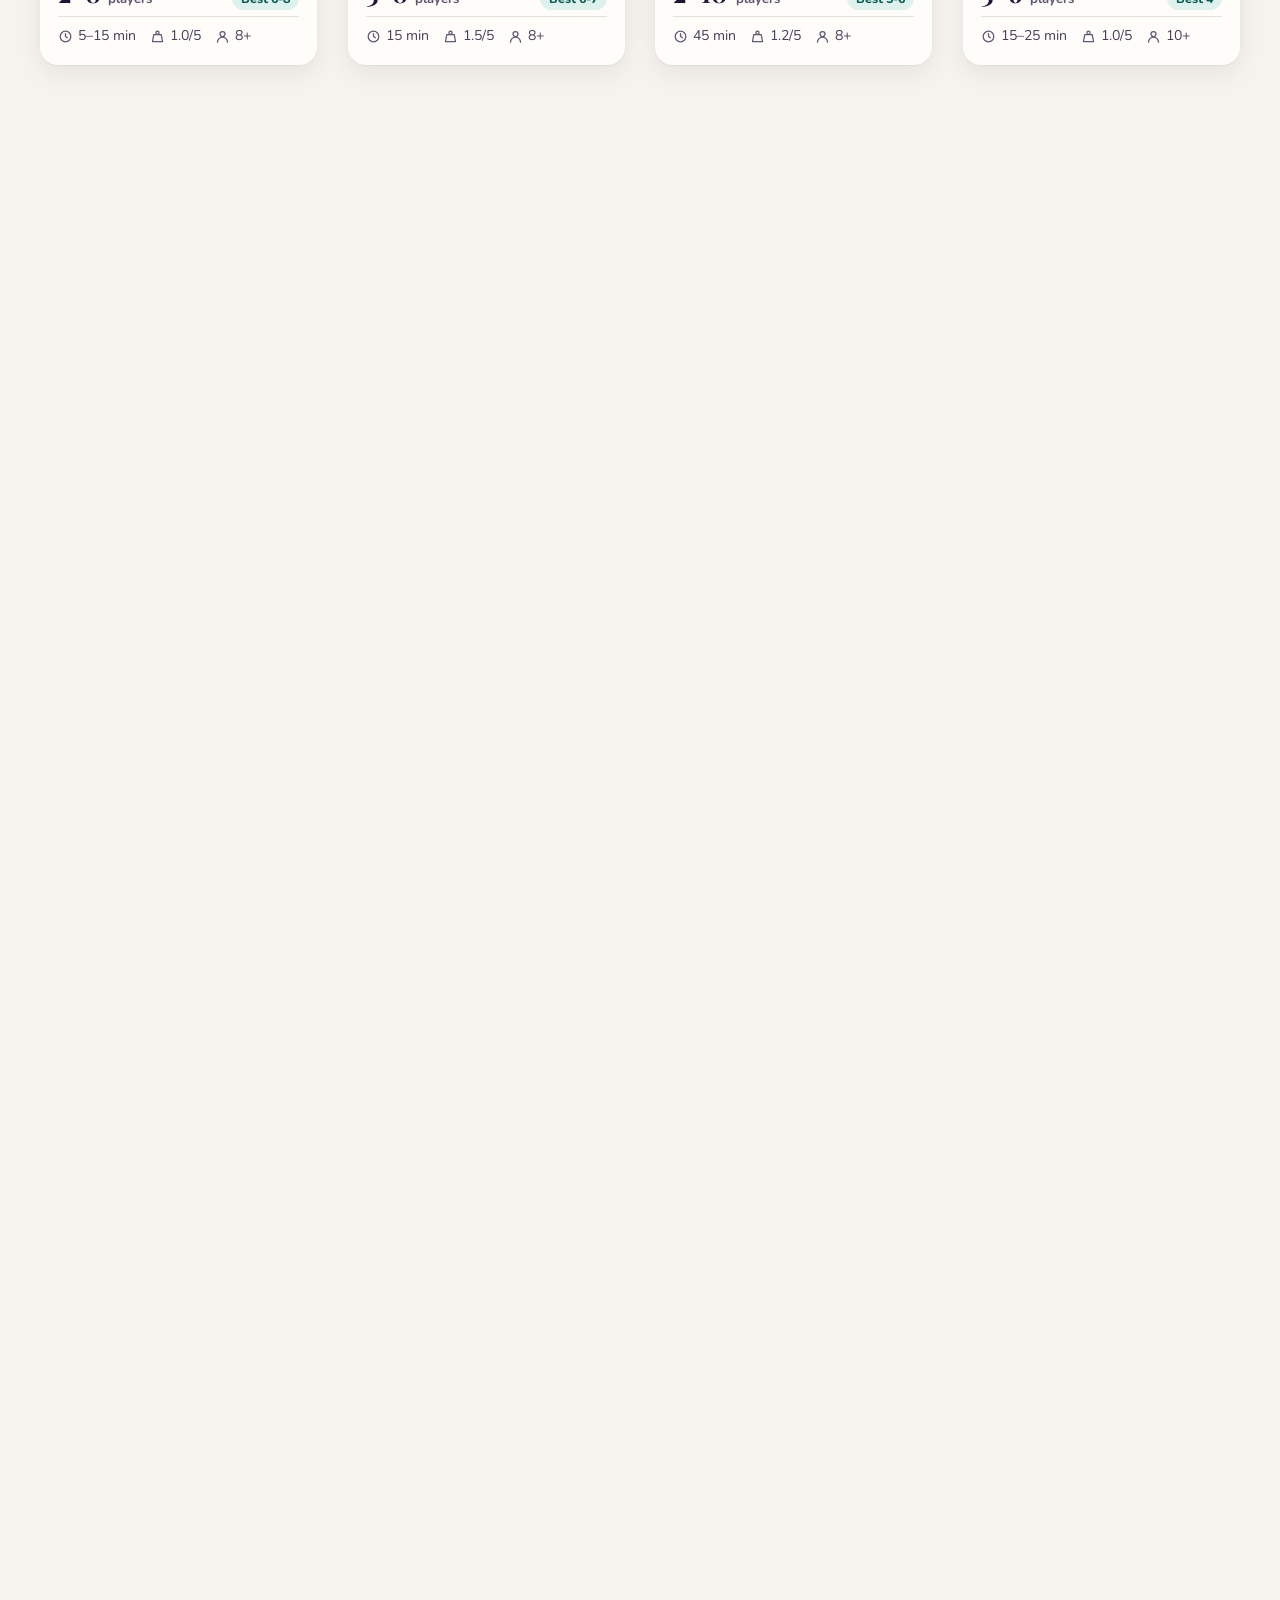
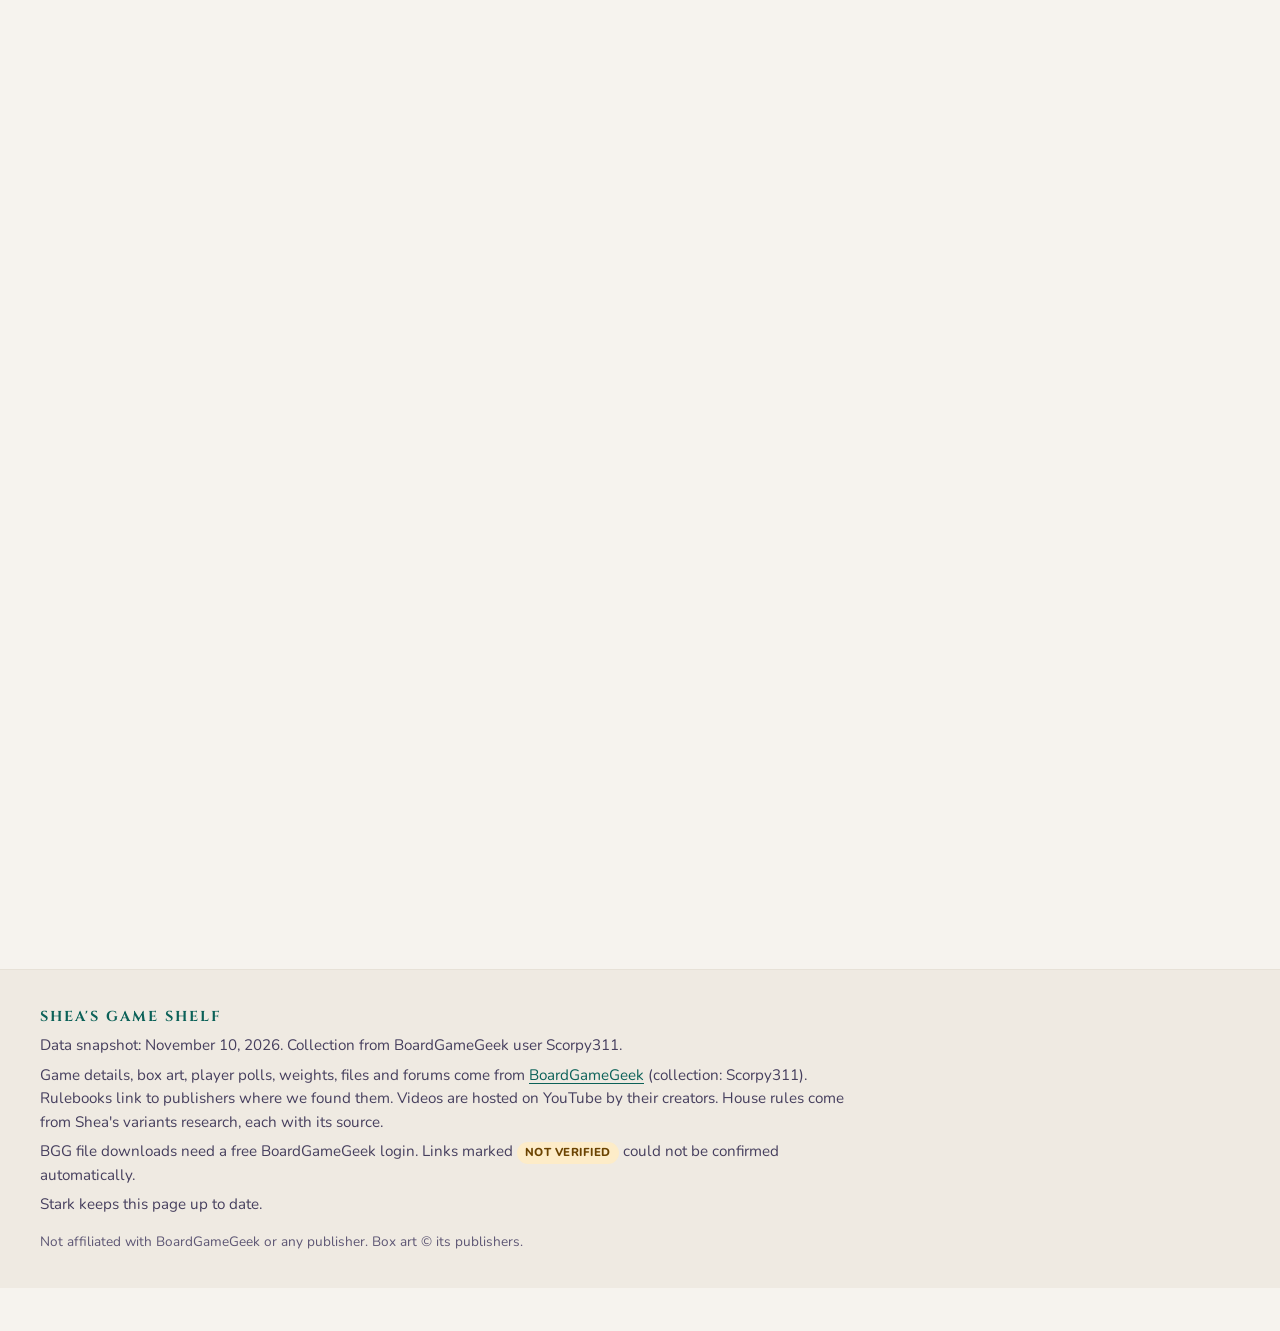
==== commit 36e275d3: "Bring the game shelf in line with current web guidance. Sync the existing light and dark choice with" ====
--- a/index.html
+++ b/index.html
@@ -6,6 +6,8 @@
 <title>Shea's Game Shelf · The Nelson family game library</title>
 <meta name="description" content="The Nelson family's game library: board games with box art, rulebooks, and how-to-play videos, plus Shea's Steam library on PC. Filterable and sortable.">
 <meta name="theme-color" content="#2a1d5c">
+<meta name="color-scheme" content="light">
+<link rel="canonical" href="https://shea-nelson.github.io/game-library/">
 <link rel="icon" href="data:image/svg+xml,<svg xmlns='http://www.w3.org/2000/svg' viewBox='0 0 64 64'><rect width='64' height='64' rx='14' fill='%232a1d5c'/><circle cx='22' cy='22' r='6' fill='%23f6c56b'/><circle cx='42' cy='42' r='6' fill='%23f6c56b'/><circle cx='42' cy='22' r='6' fill='%2370e0cf'/><circle cx='22' cy='42' r='6' fill='%2370e0cf'/></svg>">
 <link rel="preconnect" href="https://fonts.googleapis.com">
 <link rel="preconnect" href="https://fonts.gstatic.com" crossorigin>
@@ -14,7 +16,14 @@
 <link rel="stylesheet" href="css/style.css">
 <script>
   (function(){try{
-    var t=localStorage.getItem('gs-theme');if(t)document.documentElement.setAttribute('data-theme',t);
+    var t=localStorage.getItem('gs-theme');
+    if(t==='light'||t==='dark'){
+      document.documentElement.setAttribute('data-theme',t);
+      var m=document.querySelector('meta[name="color-scheme"]');
+      if(m)m.setAttribute('content',t);
+      var c=document.querySelector('meta[name="theme-color"]');
+      if(c)c.setAttribute('content',t==='dark'?'#1a1240':'#2a1d5c');
+    }
     var s=location.hash;
     if(/^#video(\/|$)/.test(s))document.documentElement.setAttribute('data-shelf','video');
     else if(/^#game\//.test(s)||s==='#board')document.documentElement.setAttribute('data-shelf','board');
@@ -24,6 +33,7 @@
 </head>
 <body>
 <a class="skip" href="#grid">Skip to games</a>
+<noscript><p class="noscript">This page needs JavaScript to show the game library.</p></noscript>
 
 <header class="hero" id="top">
   <div class="hero__glow" aria-hidden="true"></div>
@@ -47,11 +57,11 @@
       <button type="button" role="radio" aria-checked="false" data-shelf="video" id="shelfVideo">Video games</button>
     </div>
     <div class="toolbar__row">
-      <label class="search">
-        <span class="sr-only">Search games</span>
+      <search class="search">
+        <label class="sr-only" for="q">Search board games</label>
         <svg aria-hidden="true" viewBox="0 0 24 24" width="18" height="18"><circle cx="11" cy="11" r="7" fill="none" stroke="currentColor" stroke-width="2"/><path d="M20 20l-4-4" stroke="currentColor" stroke-width="2" stroke-linecap="round"/></svg>
         <input id="q" type="search" placeholder="Search games, designers, mechanics…" autocomplete="off" enterkeyhint="search">
-      </label>
+      </search>
       <div class="sort">
         <label for="sortBy" class="sr-only">Sort by</label>
         <select id="sortBy">
@@ -148,7 +158,7 @@
   </div>
 </footer>
 
-<dialog class="detail" id="detail" aria-labelledby="dTitle">
+<dialog class="detail" id="detail" aria-labelledby="dTitle" closedby="any">
   <div class="detail__inner" id="detailBody"></div>
 </dialog>
 
--- a/css/style.css
+++ b/css/style.css
@@ -27,16 +27,16 @@
   color-scheme:dark;
 }
 *,*::before,*::after{box-sizing:border-box}
-html{-webkit-text-size-adjust:100%;scroll-padding-top:150px}
+html{-webkit-text-size-adjust:100%;text-size-adjust:100%;scroll-padding-top:150px}
 body{margin:0;background:var(--bg);color:var(--ink);font-family:var(--font-body);font-size:1.0625rem;line-height:1.55;
-  -webkit-font-smoothing:antialiased;transition:background-color .3s ease,color .3s ease}
+  -webkit-font-smoothing:antialiased;font-size-adjust:from-font;transition:background-color .3s ease,color .3s ease}
 img{max-width:100%;display:block}
 a{color:var(--accent);text-underline-offset:3px;text-decoration-thickness:1px}
 a:hover{text-decoration-thickness:2px}
 button,input,select{font:inherit;color:inherit}
 :focus-visible{outline:3px solid var(--gold);outline-offset:2px;border-radius:8px}
 [hidden]{display:none!important}
-.sr-only{position:absolute;width:1px;height:1px;padding:0;margin:-1px;overflow:hidden;clip:rect(0,0,0,0);white-space:nowrap;border:0}
+.sr-only{position:absolute;width:1px;height:1px;padding:0;margin:-1px;overflow:hidden;clip:rect(0,0,0,0);clip-path:inset(50%);white-space:nowrap;border:0}
 .skip{position:absolute;left:12px;top:-60px;background:var(--card);color:var(--ink);padding:10px 14px;border-radius:10px;z-index:100;box-shadow:var(--shadow)}
 .skip:focus{top:12px}
 .wrap{max-width:1280px;margin:0 auto;padding-left:var(--pad);padding-right:var(--pad)}
@@ -51,14 +51,14 @@
   animation:float 18s ease-in-out infinite alternate;pointer-events:none}
 .hero__inner{position:relative;padding-top:20px;padding-bottom:clamp(36px,6vw,64px)}
 .hero__bar{display:flex;align-items:center;justify-content:space-between;gap:12px;margin-bottom:clamp(28px,6vw,56px)}
-.wordmark{font-family:var(--font-mark);font-weight:700;letter-spacing:.14em;text-transform:uppercase;font-size:1rem;color:var(--gold)}
+.wordmark{font-family:var(--font-mark);font-weight:700;letter-spacing:.14em;text-transform:uppercase;font-size:1rem;color:var(--gold);font-size-adjust:cap-height from-font}
 .wordmark--small{font-size:.9rem;color:var(--accent)}
-.hero__title{font-family:var(--font-head);font-weight:800;font-size:clamp(2.1rem,5.6vw,4rem);line-height:1.05;margin:0 0 16px;max-width:16ch;letter-spacing:-.01em}
+.hero__title{font-family:var(--font-head);font-weight:800;font-size:clamp(2.1rem,5.6vw,4rem);line-height:1.05;margin:0 0 16px;max-width:16ch;letter-spacing:-.01em;font-size-adjust:from-font}
 .hero__lede{font-size:clamp(1.02rem,1.6vw,1.2rem);max-width:58ch;margin:0 0 28px;color:rgba(255,255,255,.92)}
 .hero__stats{display:flex;flex-wrap:wrap;gap:12px 36px;margin:0}
 .hero__stats div{display:flex;flex-direction:column}
 .hero__stats dt{order:2;font-size:.78rem;letter-spacing:.08em;text-transform:uppercase;color:rgba(255,255,255,.85)}
-.hero__stats dd{order:1;margin:0;font-family:var(--font-head);font-size:clamp(1.6rem,3vw,2.2rem);font-weight:700;line-height:1.1}
+.hero__stats dd{order:1;margin:0;font-family:var(--font-head);font-size:clamp(1.6rem,3vw,2.2rem);font-weight:700;line-height:1.1;font-size-adjust:from-font}
 .theme-toggle{display:inline-flex;align-items:center;gap:8px;border:1px solid rgba(255,255,255,.35);background:rgba(255,255,255,.12);
   color:#fff;border-radius:999px;padding:8px 14px;cursor:pointer;font-weight:700;font-size:.9rem;backdrop-filter:blur(6px);transition:background .2s}
 .theme-toggle:hover{background:rgba(255,255,255,.22)}
@@ -89,7 +89,7 @@
 .players{display:flex;align-items:center;gap:12px;margin-top:10px;min-width:0}
 .players__label{font-size:.78rem;font-weight:800;letter-spacing:.08em;text-transform:uppercase;color:var(--muted);white-space:nowrap}
 .chips{display:flex;flex-wrap:wrap;gap:8px}
-.chips--scroll{flex-wrap:nowrap;overflow-x:auto;scrollbar-width:none;padding:2px;margin:-2px;-webkit-overflow-scrolling:touch;mask-image:linear-gradient(90deg,#000 92%,transparent)}
+.chips--scroll{flex-wrap:nowrap;overflow-x:auto;scrollbar-width:none;padding:2px;margin:-2px;mask-image:linear-gradient(90deg,#000 92%,transparent)}
 .chips--scroll::-webkit-scrollbar{display:none}
 .chip{flex:0 0 auto;min-width:44px;height:38px;padding:0 14px;border-radius:999px;border:1px solid var(--line-2);background:var(--card);font-weight:700;font-size:.92rem;cursor:pointer;
   transition:background .18s,color .18s,border-color .18s,transform .18s}
@@ -114,6 +114,9 @@
 .result-line strong{color:var(--ink)}
 .grid{list-style:none;margin:0;padding:0;display:grid;grid-template-columns:repeat(auto-fill,minmax(220px,1fr));gap:clamp(18px,2.4vw,32px)}
 .card{position:relative;opacity:0;transform:translateY(12px);animation:rise .5s ease forwards;animation-delay:calc(var(--i,0) * 25ms)}
+/* Below-fold cards only. The first rows stay in normal flow so the opening animation is unchanged. */
+.card--defer{content-visibility:auto;contain-intrinsic-size:auto none auto 450px;animation:none;opacity:1;transform:none}
+.card--video.card--defer{contain-intrinsic-size:auto none auto 590px}
 @keyframes rise{to{opacity:1;transform:none}}
 .card__btn{display:flex;flex-direction:column;width:100%;height:100%;text-align:left;border:0;padding:0;background:var(--card);border-radius:var(--radius);
   box-shadow:var(--shadow);cursor:pointer;overflow:hidden;transition:transform .25s ease,box-shadow .25s ease;color:inherit;text-decoration:none}
@@ -127,17 +130,18 @@
 .card__flags{position:absolute;top:12px;right:12px;display:flex;gap:6px}
 .flag{width:30px;height:30px;border-radius:50%;background:rgba(255,255,255,.92);color:#1d1636;display:grid;place-items:center;box-shadow:0 2px 6px rgba(0,0,0,.12)}
 .card__body{padding:16px 18px 18px;display:flex;flex-direction:column;gap:6px;flex:1}
-.card__title{font-family:var(--font-head);font-weight:700;font-size:1.22rem;line-height:1.2;margin:0}
+.card__title{font-family:var(--font-head);font-weight:700;font-size:1.22rem;line-height:1.2;margin:0;font-size-adjust:from-font}
 .card__year{font-size:.85rem;color:var(--muted);font-weight:600}
 .card__players{display:flex;align-items:baseline;gap:8px;margin-top:4px}
-.card__players .num{font-family:var(--font-head);font-size:1.6rem;font-weight:700;line-height:1}
+.card__players .num{font-family:var(--font-head);font-size:1.6rem;font-weight:700;line-height:1;font-size-adjust:from-font}
 .card__players .lbl{font-size:.82rem;color:var(--muted);font-weight:700}
 .best{font-size:.78rem;font-weight:800;color:var(--accent);background:var(--accent-soft);border-radius:999px;padding:2px 9px;margin-left:auto;white-space:nowrap}
 .meta{display:flex;flex-wrap:wrap;gap:4px 14px;font-size:.88rem;color:var(--ink-soft);margin-top:auto;padding-top:8px;border-top:1px solid var(--line)}
 .meta span{display:inline-flex;align-items:center;gap:5px}
 .meta svg{color:var(--muted)}
 .empty{text-align:center;padding:60px 0}
-.empty__title{font-family:var(--font-head);font-size:1.5rem;margin:0 0 16px}
+.empty__title{font-family:var(--font-head);font-size:1.5rem;margin:0 0 16px;font-size-adjust:from-font}
+.noscript{margin:16px var(--pad);padding:14px 16px;border-radius:var(--radius-sm);background:var(--warn-bg);color:var(--warn-ink)}
 .load-error{background:var(--warn-bg);color:var(--warn-ink);padding:18px 20px;border-radius:var(--radius-sm)}
 
 /* Badges */
@@ -150,7 +154,8 @@
 
 /* Detail dialog */
 .detail{border:0;padding:0;margin:auto;width:min(920px,calc(100vw - 32px));max-height:calc(100dvh - 48px);border-radius:24px;background:var(--bg);color:var(--ink);box-shadow:var(--shadow-lg);overflow:hidden}
-.detail::backdrop{background:rgba(16,10,34,.55);backdrop-filter:blur(4px)}
+.detail:modal{overscroll-behavior:contain}
+.detail::backdrop{background:rgba(16,10,34,.55);backdrop-filter:blur(4px);overflow:hidden;overscroll-behavior:contain}
 .detail[open]{animation:pop .3s ease}
 @keyframes pop{from{opacity:0;transform:translateY(16px) scale(.98)}to{opacity:1;transform:none}}
 .detail__inner{max-height:calc(100dvh - 48px);overflow-y:auto;overscroll-behavior:contain}
@@ -159,17 +164,17 @@
 .d-head img{width:100%;height:auto;border-radius:10px;box-shadow:0 18px 36px rgba(0,0,0,.4)}
 .d-close{position:absolute;top:14px;right:14px;width:44px;height:44px;border-radius:50%;border:0;background:rgba(255,255,255,.18);color:#fff;cursor:pointer;display:grid;place-items:center;backdrop-filter:blur(6px)}
 .d-close:hover{background:rgba(255,255,255,.3)}
-.d-kicker{font-family:var(--font-mark);letter-spacing:.14em;text-transform:uppercase;font-size:.78rem;color:var(--gold);margin:0 0 8px}
-.d-title{font-family:var(--font-head);font-size:clamp(1.8rem,4vw,2.6rem);line-height:1.1;margin:0 0 8px}
+.d-kicker{font-family:var(--font-mark);letter-spacing:.14em;text-transform:uppercase;font-size:.78rem;color:var(--gold);margin:0 0 8px;font-size-adjust:cap-height from-font}
+.d-title{font-family:var(--font-head);font-size:clamp(1.8rem,4vw,2.6rem);line-height:1.1;margin:0 0 8px;font-size-adjust:from-font}
 .d-sub{margin:0 0 16px;color:rgba(255,255,255,.88)}
 .d-stats{display:grid;grid-template-columns:repeat(auto-fit,minmax(96px,1fr));gap:14px;margin:0}
 .d-stats div{display:flex;flex-direction:column}
 .d-stats dt{order:2;font-size:.72rem;letter-spacing:.08em;text-transform:uppercase;color:rgba(255,255,255,.82)}
-.d-stats dd{order:1;margin:0;font-family:var(--font-head);font-weight:700;font-size:1.35rem}
+.d-stats dd{order:1;margin:0;font-family:var(--font-head);font-weight:700;font-size:1.35rem;font-size-adjust:from-font}
 .d-body{padding:8px 32px 36px}
 .d-sec{padding:24px 0;border-bottom:1px solid var(--line)}
 .d-sec:last-child{border-bottom:0}
-.d-sec h3{font-family:var(--font-head);font-size:1.3rem;margin:0 0 12px}
+.d-sec h3{font-family:var(--font-head);font-size:1.3rem;margin:0 0 12px;font-size-adjust:from-font}
 .d-desc{font-size:1.08rem;color:var(--ink-soft);margin:0 0 10px;max-width:65ch}
 .chipline{display:flex;flex-wrap:wrap;gap:6px}
 .links{list-style:none;margin:0;padding:0;display:grid;gap:10px}
@@ -211,7 +216,7 @@
   .hero__stats{display:grid;grid-template-columns:repeat(4,auto);justify-content:start;gap:12px 22px}
   .hero__stats dd{font-size:1.5rem}
   .hero__stats dt{font-size:.68rem;letter-spacing:.06em}
-  .theme-toggle__label{position:absolute;width:1px;height:1px;overflow:hidden;clip:rect(0,0,0,0)}
+  .theme-toggle__label{position:absolute;width:1px;height:1px;overflow:hidden;clip:rect(0,0,0,0);clip-path:inset(50%)}
   .theme-toggle{width:44px;height:44px;justify-content:center;padding:0}
   .toolbar__row{grid-template-columns:1fr auto;grid-template-areas:"search search" "sort filters"}
   .search{grid-area:search}.sort{grid-area:sort}.filters-btn{grid-area:filters}
@@ -267,10 +272,14 @@
   filter:none;border-radius:0}
 .card--video .card__art--wide img{object-fit:cover;object-position:center}
 .card__monogram{display:none;font-family:var(--font-head);font-weight:800;font-size:4.5rem;color:rgba(29,22,54,.28);line-height:1;
-  user-select:none}
+  user-select:none;font-size-adjust:from-font}
 [data-theme="dark"] .card__monogram{color:rgba(242,238,250,.28)}
 .card__art--missing .card__monogram{display:grid;place-items:center;width:100%;height:100%}
 .card__art--missing img{display:none}
+.card__art-credit{position:absolute;left:0;right:0;bottom:0;z-index:1;font-size:.62rem;font-weight:700;
+  letter-spacing:.05em;text-transform:uppercase;color:#fff;text-align:center;pointer-events:none;
+  padding:16px 8px 6px;background:linear-gradient(transparent,rgba(0,0,0,.62))}
+.d-credit{margin:6px 0 0;font-size:.82rem;color:var(--muted)}
 .empty__lede{margin:0 auto 20px;max-width:42ch;color:var(--ink-soft)}
 .card__platform{font-size:.72rem;font-weight:800;letter-spacing:.06em;text-transform:uppercase;color:var(--accent);
   background:var(--accent-soft);border-radius:999px;padding:2px 8px;margin-left:auto;white-space:nowrap}
@@ -285,6 +294,8 @@
 @media (max-width:720px){
   .shelf-switch{max-width:none;margin-bottom:10px}
   .shelf-switch button{height:44px;font-size:.95rem}
+  .card--defer{contain-intrinsic-size:auto none auto 380px}
+  .card--video.card--defer{contain-intrinsic-size:auto none auto 430px}
   .card--video .card__art{aspect-ratio:2/3}
   .d-head--video{grid-template-columns:100px 1fr}
   .d-head--video img{max-height:160px}
@@ -301,3 +312,12 @@
   .video-toolbar-chips{flex-wrap:wrap;gap:8px 16px}
   .video-toolbar-chips .players{flex:1 1 100%}
 }
+
+/* Switch Digital / Physical / Both badge in place of hours */
+.card__format{display:inline-flex;align-items:center;height:28px;padding:0 10px;border-radius:999px;
+  font-size:.78rem;font-weight:800;letter-spacing:.04em;text-transform:uppercase;line-height:1}
+.card__format--digital{background:var(--accent-soft);color:var(--accent)}
+.card__format--physical{background:var(--gold-soft, rgba(196,149,46,.22));color:var(--gold, #8a5a00)}
+.card__format--both{background:var(--accent-soft);color:var(--accent);box-shadow:inset 0 0 0 2px var(--gold, #c4952e)}
+[data-theme="dark"] .card__format--physical{color:#f0c56e;background:rgba(196,149,46,.2)}
+[data-theme="dark"] .card__format--both{box-shadow:inset 0 0 0 2px #f0c56e}
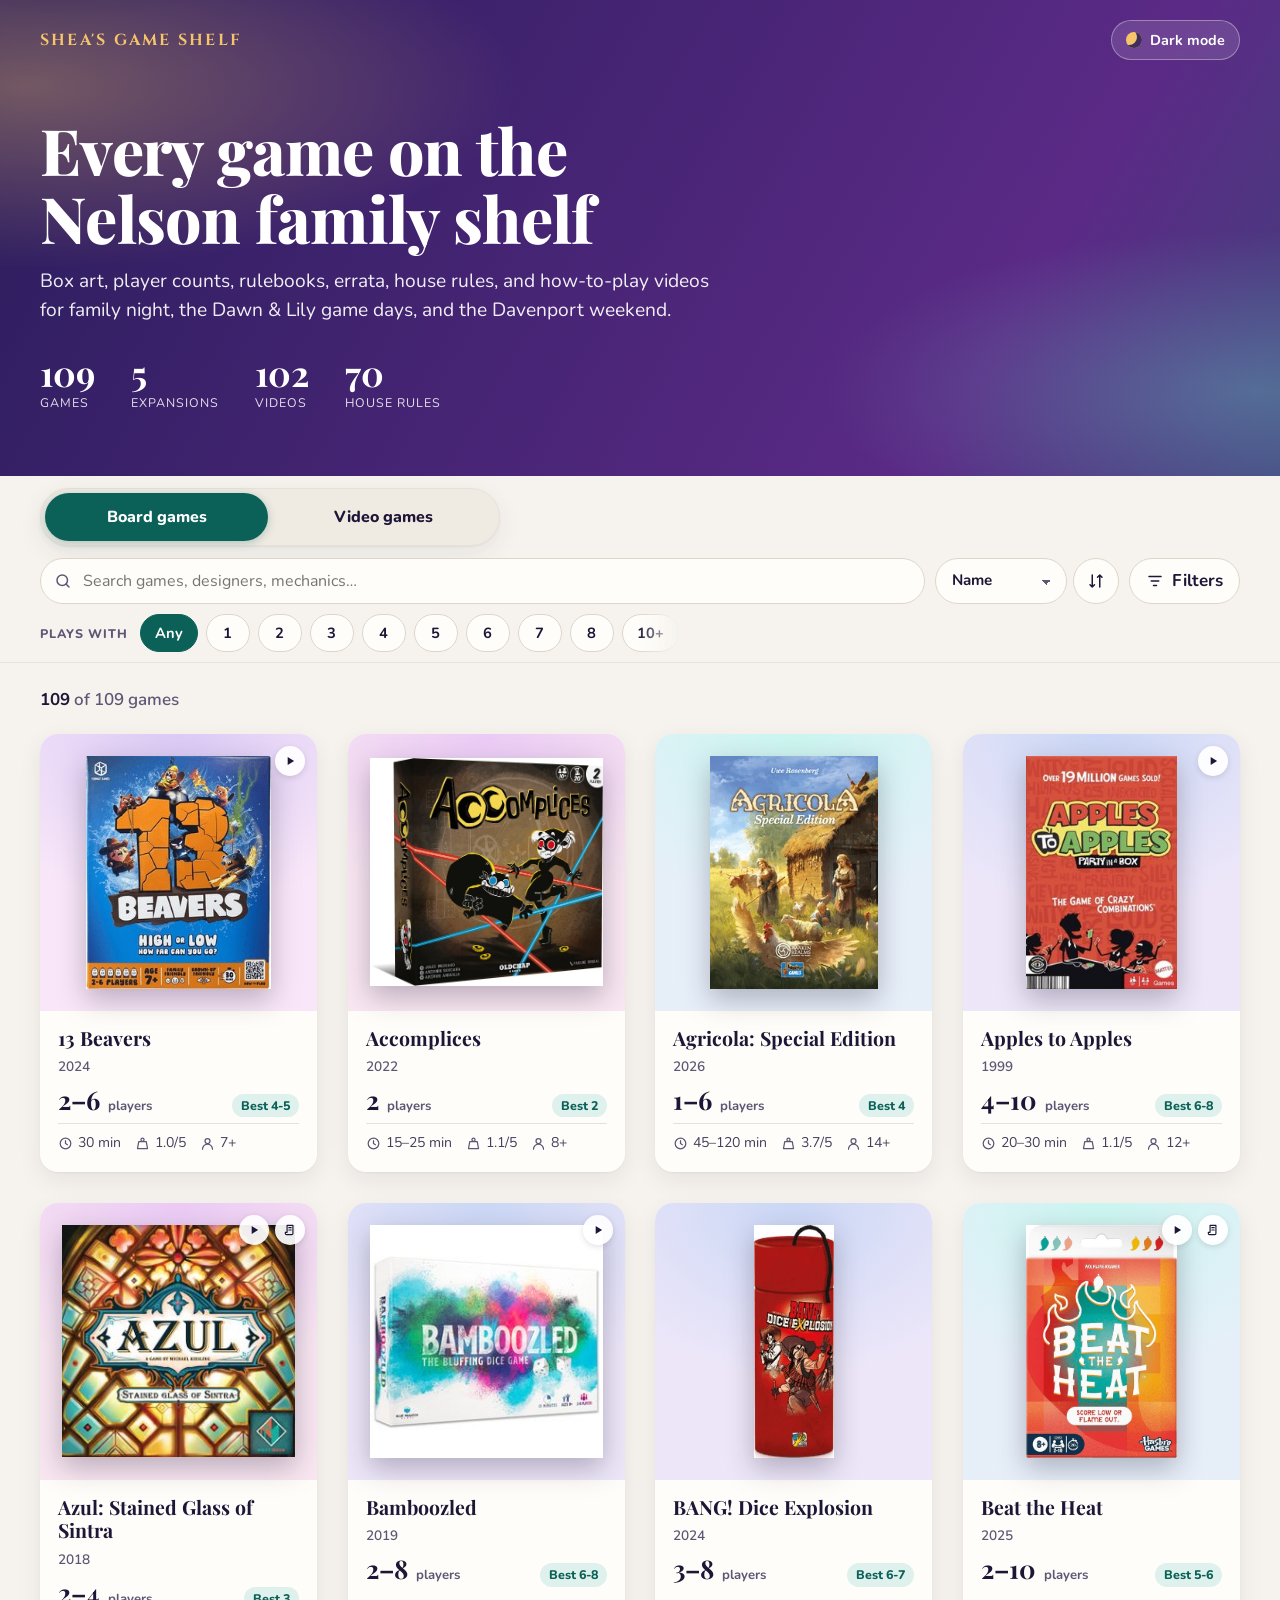
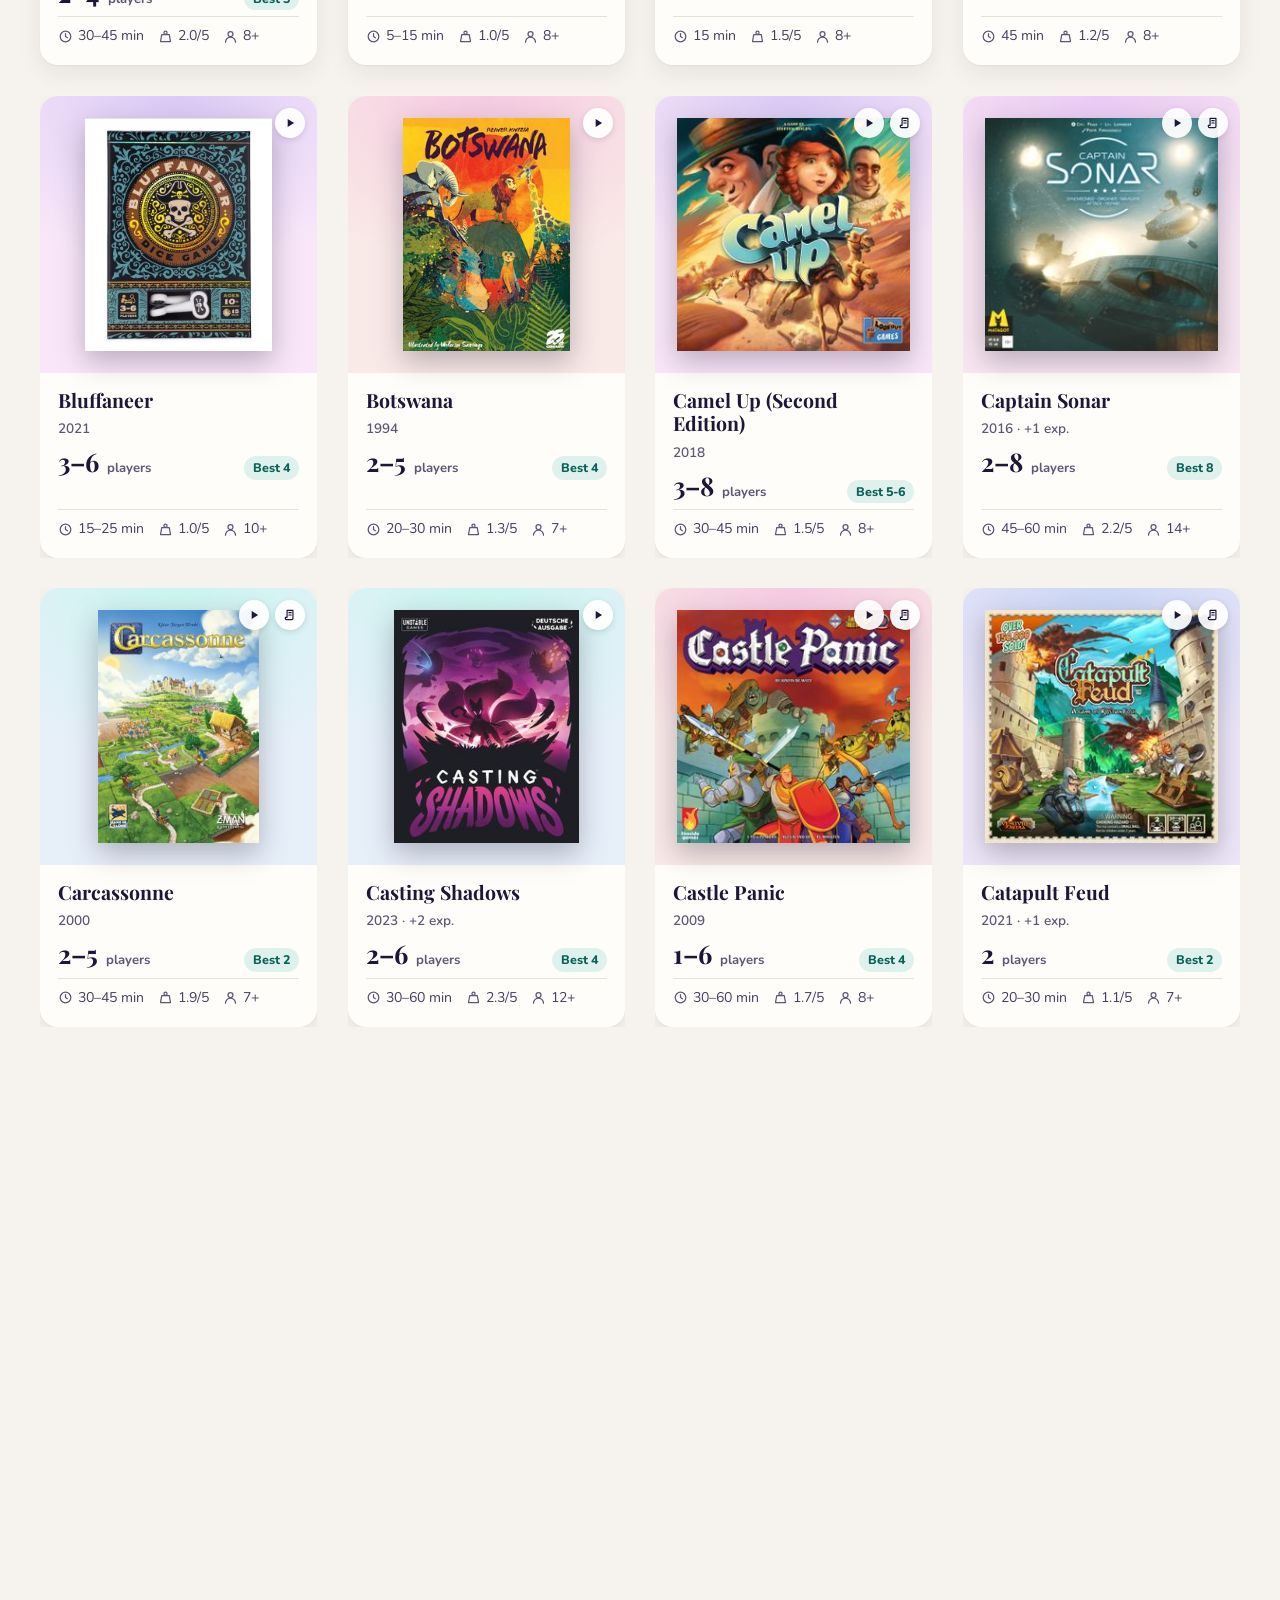
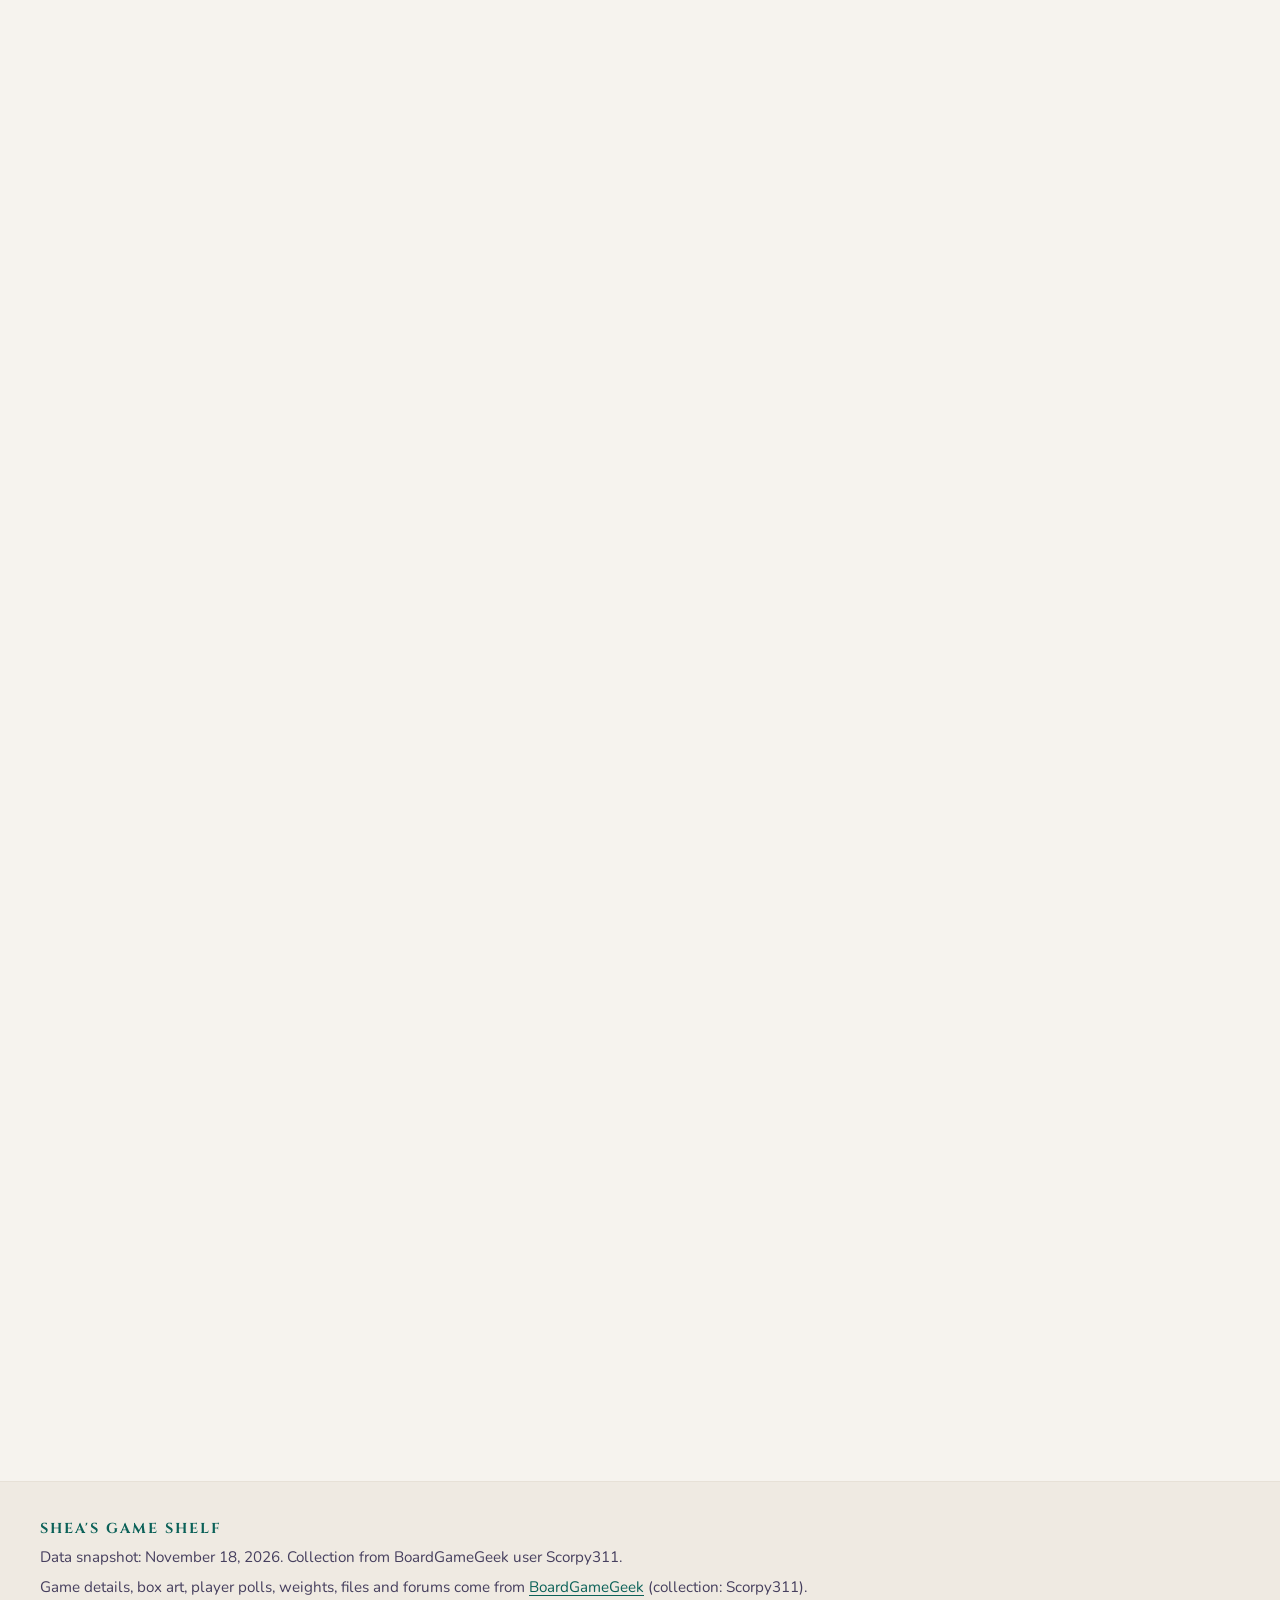
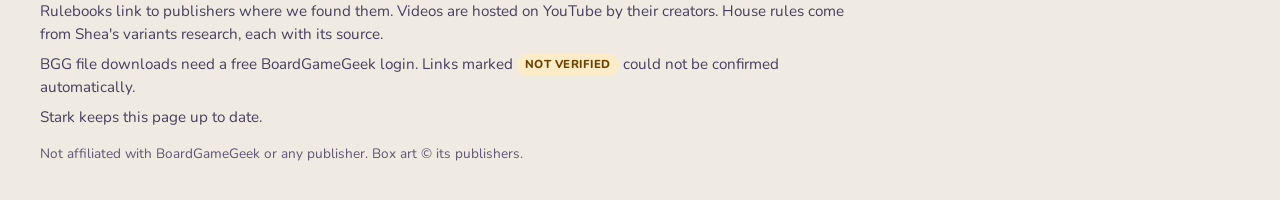
==== commit d2428e03: "Add home-screen icon and web app manifest Adds a full-bleed app icon (SVG master, 180px apple-touch-" ====
--- a/index.html
+++ b/index.html
@@ -30,6 +30,11 @@
     else {var l=localStorage.getItem('gs-shelf');if(l==='video'||l==='board')document.documentElement.setAttribute('data-shelf',l);}
   }catch(e){}})();
 </script>
+<link rel="apple-touch-icon" sizes="180x180" href="/game-library/icons/apple-touch-icon.png">
+<link rel="manifest" href="/game-library/manifest.webmanifest">
+<meta name="apple-mobile-web-app-title" content="Game Shelf">
+<meta name="apple-mobile-web-app-capable" content="yes">
+<meta name="mobile-web-app-capable" content="yes">
 </head>
 <body>
 <a class="skip" href="#grid">Skip to games</a>
